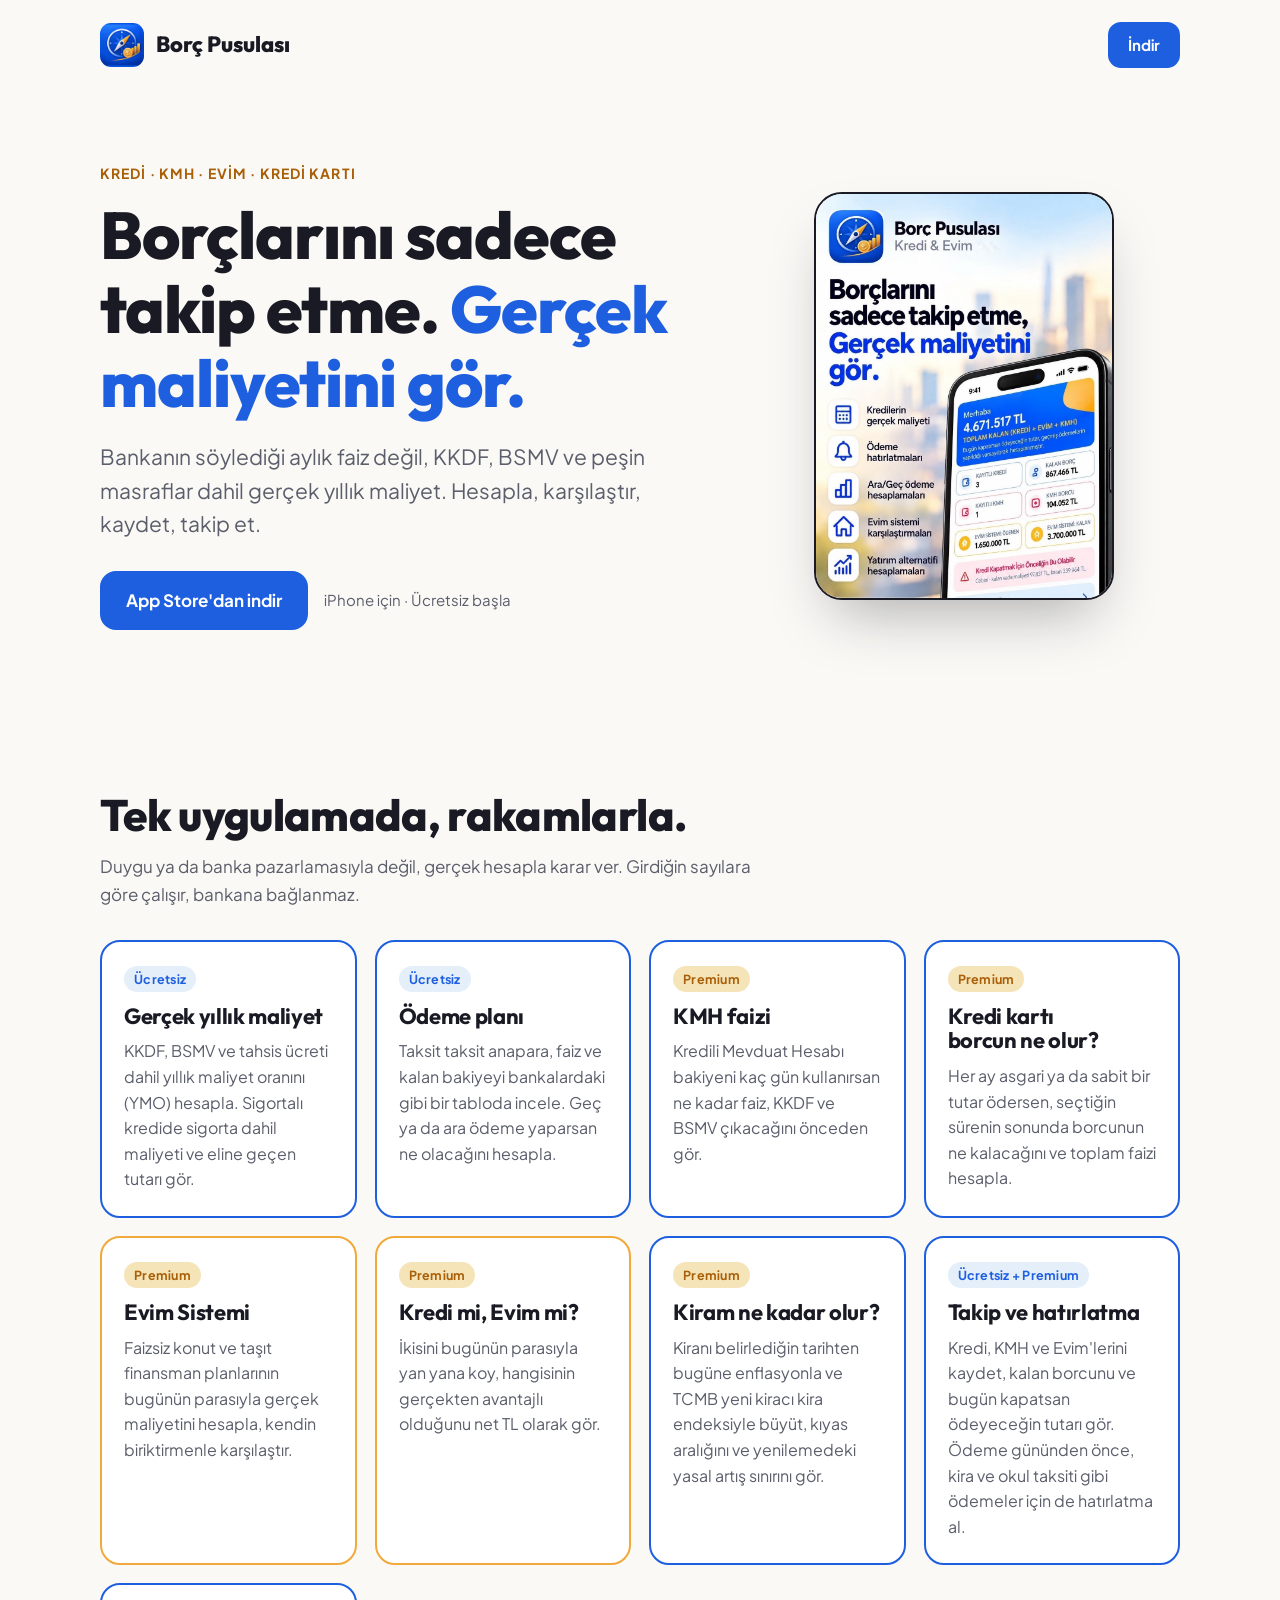
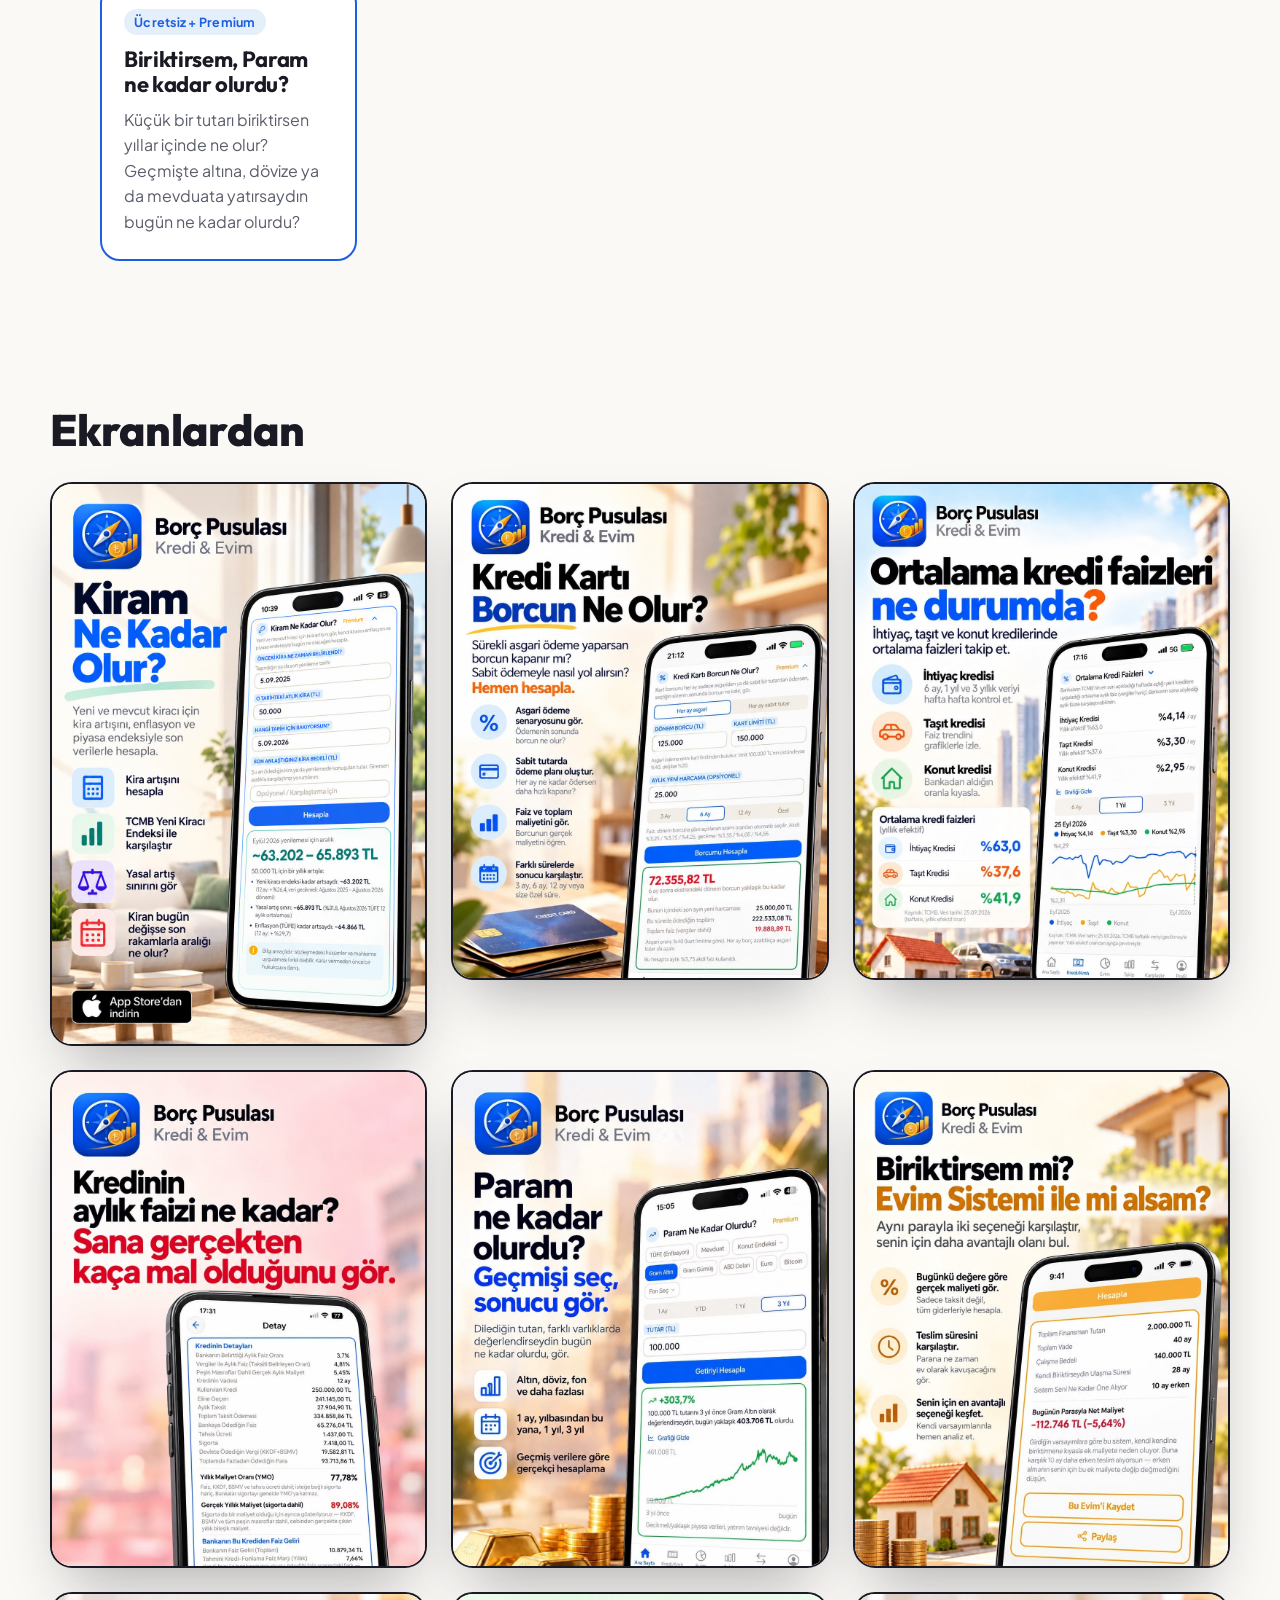
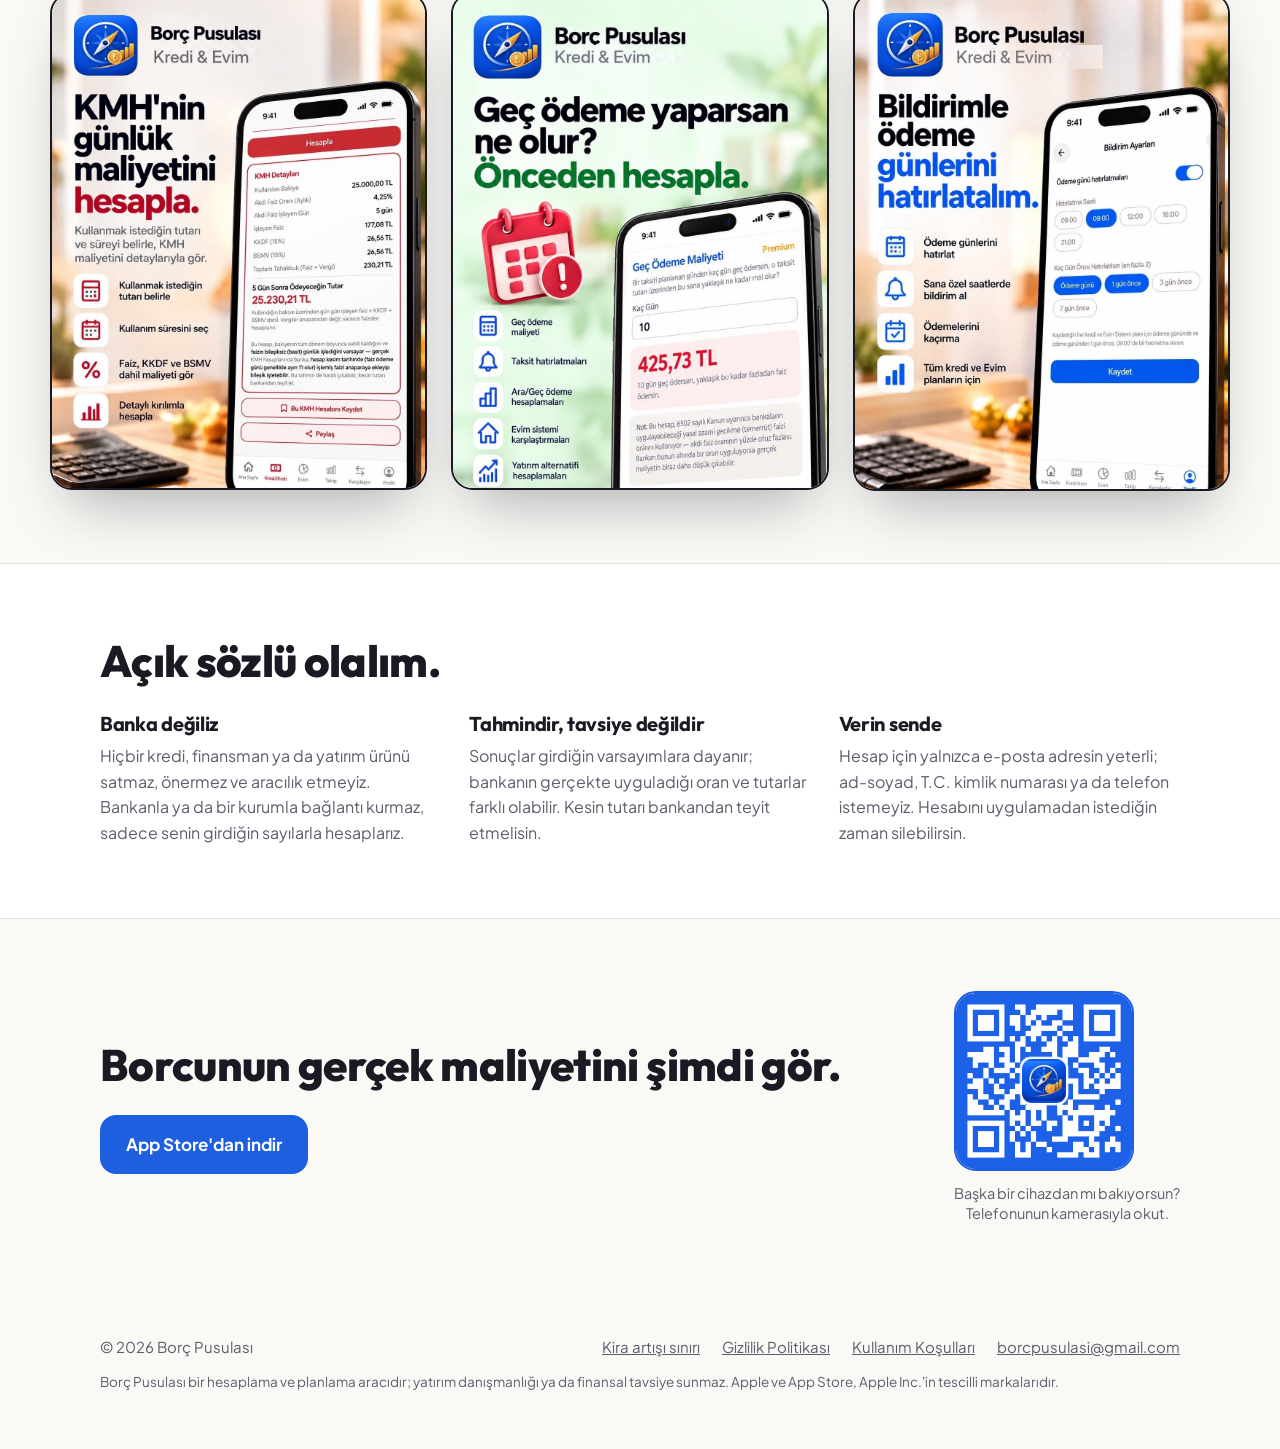
==== index.html @ 1426b672 "Use the Ana Sayfa poster as the hero image and add the Kiram Ne Kadar Olur? poster to the gallery Th" ====
<!doctype html>
<html lang="tr">
<head>
<meta charset="utf-8">
<meta name="viewport" content="width=device-width, initial-scale=1">
<title>Borç Pusulası: Kredi &amp; Evim | Borcunun gerçek maliyetini gör</title>
<meta name="description" content="Kredi, KMH, Evim Sistemi ve kredi kartı borcunun gerçek maliyetini hesapla, takip et ve karşılaştır. KKDF, BSMV ve peşin masraflar dahil.">
<link rel="canonical" href="https://borcpusulasi.com/">
<meta name="apple-itunes-app" content="app-id=6811901426">
<meta property="og:type" content="website">
<meta property="og:title" content="Borç Pusulası: Kredi &amp; Evim">
<meta property="og:description" content="Borcunun gerçek maliyetini gör. Kredi, KMH, Evim Sistemi ve kredi kartı hesaplayıcıları tek uygulamada.">
<meta property="og:image" content="https://borcpusulasi.com/img/share.jpg">
<meta property="og:image:width" content="1080">
<meta property="og:image:height" content="1080">
<meta property="og:url" content="https://borcpusulasi.com/">
<meta property="og:locale" content="tr_TR">
<meta name="twitter:card" content="summary">
<link rel="icon" type="image/png" href="/favicon.png">
<link rel="apple-touch-icon" href="/img/apple-touch-icon.png">
<meta name="theme-color" content="#1E5FE0">
<style>
  @font-face { font-family: 'Outfit'; src: url(fonts/Outfit_700Bold.ttf) format('truetype'); font-weight: 700; font-display: swap; }
  @font-face { font-family: 'Outfit'; src: url(fonts/Outfit_800ExtraBold.ttf) format('truetype'); font-weight: 800; font-display: swap; }
  @font-face { font-family: 'Jakarta'; src: url(fonts/PlusJakartaSans_400Regular.ttf) format('truetype'); font-weight: 400; font-display: swap; }
  @font-face { font-family: 'Jakarta'; src: url(fonts/PlusJakartaSans_600SemiBold.ttf) format('truetype'); font-weight: 600; font-display: swap; }
  @font-face { font-family: 'Jakarta'; src: url(fonts/PlusJakartaSans_700Bold.ttf) format('truetype'); font-weight: 700; font-display: swap; }

  :root {
    --bg: #FAF9F6;
    --surface: #FFFFFF;
    --ink: #191A23;
    --ink-soft: #5B5E6B;
    --blue: #1E5FE0;
    --blue-soft: #E4EFF9;
    --gold: #F2A93B;
    --gold-ink: #A95F08;
    --gold-soft: #F6E4B9;
    --line: #E3E1DA;
    --radius: 20px;
    --hero-text: #FFFFFF;
  }
  @media (prefers-color-scheme: dark) {
    :root:not([data-theme="light"]) {
      --bg: #121212;
      --surface: #1A1A1A;
      --ink: #FFFFFF;
      --ink-soft: #A8A8A8;
      --blue: #3F7CE8;
      --blue-soft: #1F2C45;
      --gold-ink: #F2A93B;
      --gold-soft: #3A2F18;
      --line: #2B2B2B;
    }
  }
  * { box-sizing: border-box; }
  html { scroll-behavior: smooth; }
  body {
    margin: 0;
    background: var(--bg);
    color: var(--ink);
    font-family: 'Jakarta', -apple-system, 'Segoe UI', Roboto, sans-serif;
    font-size: 17px;
    line-height: 1.6;
    -webkit-font-smoothing: antialiased;
  }
  a { color: var(--blue); }
  img { max-width: 100%; height: auto; display: block; }
  .wrap { width: min(1080px, 100% - 40px); margin-inline: auto; }
  .wrap.wide { width: min(1180px, 100% - 40px); }
  h1, h2, h3 { font-family: 'Outfit', 'Jakarta', sans-serif; line-height: 1.12; letter-spacing: -0.015em; margin: 0; text-wrap: balance; }

  header.top { padding-block: 22px; }
  header.top .wrap { display: flex; align-items: center; justify-content: space-between; gap: 16px; }
  .brand { display: flex; align-items: center; gap: 12px; text-decoration: none; color: var(--ink); font-family: 'Outfit', sans-serif; font-weight: 800; font-size: 22px; }
  .brand img { width: 44px; height: 44px; border-radius: 11px; }
  .btn {
    display: inline-flex; align-items: center; justify-content: center; gap: 10px;
    background: var(--blue); color: #fff; text-decoration: none;
    font-weight: 700; font-size: 17px; padding: 14px 24px; border-radius: 16px;
    border: 2.5px solid var(--blue);
    transition: transform .15s ease, box-shadow .15s ease;
  }
  .btn:hover { transform: translateY(-1px); box-shadow: 0 10px 24px rgba(30, 95, 224, 0.28); }
  .btn:focus-visible, a:focus-visible { outline: 3px solid var(--gold); outline-offset: 3px; }
  .btn.small { padding: 9px 18px; font-size: 15px; border-radius: 13px; }

  .hero { padding-block: clamp(28px, 6vw, 72px) clamp(40px, 7vw, 88px); }
  .hero .wrap { display: grid; grid-template-columns: 1.15fr 0.85fr; gap: clamp(28px, 5vw, 64px); align-items: center; }
  .eyebrow { font-weight: 700; font-size: 14px; letter-spacing: .08em; text-transform: uppercase; color: var(--gold-ink); margin: 0 0 14px; }
  .hero h1 { font-size: clamp(38px, 6.4vw, 66px); font-weight: 800; }
  .hero h1 em { font-style: normal; color: var(--blue); }
  .lead { font-size: clamp(18px, 2.2vw, 21px); color: var(--ink-soft); margin: 20px 0 30px; max-width: 34em; }
  .cta-row { display: flex; flex-wrap: wrap; align-items: center; gap: 16px; }
  .cta-note { color: var(--ink-soft); font-size: 15px; }
  .hero-shot { justify-self: center; width: min(100%, 300px); }
  .hero-shot .shot { aspect-ratio: 560 / 760; }
  .hero-shot .shot img { width: 100%; height: 100%; object-fit: cover; object-position: top; }
  .shots .shot img { width: 100%; height: auto; }
  .shot {
    border-radius: 28px; overflow: hidden; border: 2.5px solid var(--ink);
    box-shadow: 0 30px 60px -20px rgba(25, 26, 35, .35); background: var(--surface);
  }

  section.block { padding-block: clamp(36px, 6vw, 72px); }
  .block h2 { font-size: clamp(30px, 4.6vw, 44px); font-weight: 800; }
  .block .sub { color: var(--ink-soft); margin: 14px 0 0; max-width: 40em; }

  .grid { display: grid; grid-template-columns: repeat(auto-fill, minmax(min(100%, 235px), 1fr)); gap: 18px; margin-top: 32px; }
  .card { background: var(--surface); border: 2.5px solid var(--blue); border-radius: var(--radius); padding: 22px 22px 24px; }
  .card.gold { border-color: var(--gold); }
  .card h3 { font-size: 22px; font-weight: 700; }
  .card p { margin: 10px 0 0; color: var(--ink-soft); font-size: 16px; }
  .chip { display: inline-block; font-size: 12.5px; font-weight: 700; padding: 3px 10px; border-radius: 999px; margin-bottom: 12px; letter-spacing: .02em; }
  .chip.free { background: var(--blue-soft); color: var(--blue); }
  .chip.premium { background: var(--gold-soft); color: var(--gold-ink); }

  .shots { display: grid; grid-template-columns: repeat(3, 1fr); gap: 24px; margin-top: 28px; }
  .shots figure { margin: 0; }
  .shots .shot { display: block; border-radius: 22px; border-width: 2px; }
  @media (max-width: 900px) { .shots { grid-template-columns: repeat(2, 1fr); } }
  @media (max-width: 560px) {
    .shots { display: flex; overflow-x: auto; scroll-snap-type: x mandatory; gap: 16px; padding: 6px 2px 18px; -webkit-overflow-scrolling: touch; }
    .shots figure { flex: 0 0 76vw; scroll-snap-align: start; }
  }

  .trust { background: var(--surface); border-block: 1px solid var(--line); }
  .trust .cols { display: grid; grid-template-columns: repeat(auto-fit, minmax(min(100%, 280px), 1fr)); gap: 28px; margin-top: 28px; }
  .trust h3 { font-size: 20px; font-weight: 700; }
  .trust p { margin: 8px 0 0; color: var(--ink-soft); font-size: 16px; }

  .final { text-align: center; }
  .final .btn { margin-top: 26px; }
  .final-grid { display: grid; grid-template-columns: 1fr auto; gap: 40px; align-items: center; text-align: left; }
  .qr { margin: 0; text-align: center; }
  .qr img { width: 180px; height: 180px; border-radius: 22px; border: 2.5px solid var(--blue); }
  .qr figcaption { margin-top: 12px; font-size: 14.5px; color: var(--ink-soft); line-height: 1.4; }
  @media (max-width: 700px) {
    .final-grid { grid-template-columns: 1fr; text-align: center; gap: 28px; }
    .qr img { margin-inline: auto; }
  }

  footer { padding-block: 40px 56px; color: var(--ink-soft); font-size: 15px; }
  footer .wrap { display: flex; flex-wrap: wrap; gap: 12px 28px; align-items: center; justify-content: space-between; }
  footer nav { display: flex; flex-wrap: wrap; gap: 8px 22px; }
  footer a { color: var(--ink-soft); }
  footer a:hover { color: var(--blue); }
  .legal { width: 100%; font-size: 13.5px; margin: 0; }

  @media (max-width: 820px) {
    .hero .wrap { grid-template-columns: 1fr; }
    .hero-shot { order: -1; width: min(70%, 260px); }
  }
  @media (prefers-reduced-motion: reduce) { html { scroll-behavior: auto; } .btn { transition: none; } }
</style>
<script data-goatcounter="https://borcpusulasi.goatcounter.com/count" async src="//gc.zgo.at/count.js"></script>
</head>
<body>

<header class="top">
  <div class="wrap">
    <a class="brand" href="/" aria-label="Borç Pusulası ana sayfa"><img src="img/icon-112.png" alt="" width="44" height="44">Borç Pusulası</a>
    <a class="btn small" href="https://apps.apple.com/tr/app/bor%C3%A7-pusulas%C4%B1-kredi-evim/id6811901426?l=tr">İndir</a>
  </div>
</header>

<main>
  <section class="hero">
    <div class="wrap">
      <div>
        <p class="eyebrow">Kredi · KMH · Evim · Kredi kartı</p>
        <h1>Borçlarını sadece takip etme. <em>Gerçek maliyetini gör.</em></h1>
        <p class="lead">Bankanın söylediği aylık faiz değil, KKDF, BSMV ve peşin masraflar dahil gerçek yıllık maliyet. Hesapla, karşılaştır, kaydet, takip et.</p>
        <div class="cta-row">
          <a class="btn" href="https://apps.apple.com/tr/app/bor%C3%A7-pusulas%C4%B1-kredi-evim/id6811901426?l=tr">App Store'dan indir</a>
          <span class="cta-note">iPhone için · Ücretsiz başla</span>
        </div>
      </div>
      <div class="hero-shot">
        <div class="shot"><img src="img/ana-sayfa-poster.jpg" alt="Borç Pusulası ana sayfa: borçlarını sadece takip etme, gerçek maliyetini gör" width="1024" height="1356"></div>
      </div>
    </div>
  </section>

  <section class="block" id="ozellikler">
    <div class="wrap">
      <h2>Tek uygulamada, rakamlarla.</h2>
      <p class="sub">Duygu ya da banka pazarlamasıyla değil, gerçek hesapla karar ver. Girdiğin sayılara göre çalışır, bankana bağlanmaz.</p>
      <div class="grid">
        <article class="card">
          <span class="chip free">Ücretsiz</span>
          <h3>Gerçek yıllık maliyet</h3>
          <p>KKDF, BSMV ve tahsis ücreti dahil yıllık maliyet oranını (YMO) hesapla. Sigortalı kredide sigorta dahil maliyeti ve eline geçen tutarı gör.</p>
        </article>
        <article class="card">
          <span class="chip free">Ücretsiz</span>
          <h3>Ödeme planı</h3>
          <p>Taksit taksit anapara, faiz ve kalan bakiyeyi bankalardaki gibi bir tabloda incele. Geç ya da ara ödeme yaparsan ne olacağını hesapla.</p>
        </article>
        <article class="card">
          <span class="chip premium">Premium</span>
          <h3>KMH faizi</h3>
          <p>Kredili Mevduat Hesabı bakiyeni kaç gün kullanırsan ne kadar faiz, KKDF ve BSMV çıkacağını önceden gör.</p>
        </article>
        <article class="card">
          <span class="chip premium">Premium</span>
          <h3>Kredi kartı borcun ne olur?</h3>
          <p>Her ay asgari ya da sabit bir tutar ödersen, seçtiğin sürenin sonunda borcunun ne kalacağını ve toplam faizi hesapla.</p>
        </article>
        <article class="card gold">
          <span class="chip premium">Premium</span>
          <h3>Evim Sistemi</h3>
          <p>Faizsiz konut ve taşıt finansman planlarının bugünün parasıyla gerçek maliyetini hesapla, kendin biriktirmenle karşılaştır.</p>
        </article>
        <article class="card gold">
          <span class="chip premium">Premium</span>
          <h3>Kredi mi, Evim mi?</h3>
          <p>İkisini bugünün parasıyla yan yana koy, hangisinin gerçekten avantajlı olduğunu net TL olarak gör.</p>
        </article>
        <article class="card">
          <span class="chip premium">Premium</span>
          <h3>Kiram ne kadar olur?</h3>
          <p>Kiranı belirlediğin tarihten bugüne enflasyonla ve TCMB yeni kiracı kira endeksiyle büyüt, kıyas aralığını ve yenilemedeki yasal artış sınırını gör.</p>
        </article>
        <article class="card">
          <span class="chip free">Ücretsiz + Premium</span>
          <h3>Takip ve hatırlatma</h3>
          <p>Kredi, KMH ve Evim'lerini kaydet, kalan borcunu ve bugün kapatsan ödeyeceğin tutarı gör. Ödeme gününden önce, kira ve okul taksiti gibi ödemeler için de hatırlatma al.</p>
        </article>
        <article class="card">
          <span class="chip free">Ücretsiz + Premium</span>
          <h3>Biriktirsem, Param ne kadar olurdu?</h3>
          <p>Küçük bir tutarı biriktirsen yıllar içinde ne olur? Geçmişte altına, dövize ya da mevduata yatırsaydın bugün ne kadar olurdu?</p>
        </article>
      </div>
    </div>
  </section>

  <section class="block" aria-labelledby="ekranlar">
    <div class="wrap wide">
      <h2 id="ekranlar">Ekranlardan</h2>
      <div class="shots">
        <figure><a class="shot" href="img/kiram-ne-kadar-olur.jpg" target="_blank" rel="noopener"><img src="img/kiram-ne-kadar-olur.jpg" alt="Kiram Ne Kadar Olur?: kira artışını enflasyon, yeni kiracı endeksi ve yasal sınırla kıyasla" loading="lazy" width="1024" height="1536"></a></figure>
        <figure><a class="shot" href="img/kredi-karti.jpg" target="_blank" rel="noopener"><img src="img/kredi-karti.jpg" alt="Kredi Kartı Borcun Ne Olur? hesaplayıcısı" loading="lazy" width="1024" height="1356"></a></figure>
        <figure><a class="shot" href="img/ortalama-faiz.jpg" target="_blank" rel="noopener"><img src="img/ortalama-faiz.jpg" alt="Ortalama kredi faizleri: ihtiyaç, taşıt ve konut" loading="lazy" width="1024" height="1356"></a></figure>
        <figure><a class="shot" href="img/gercek-maliyet.jpg" target="_blank" rel="noopener"><img src="img/gercek-maliyet.jpg" alt="Kredinin gerçek yıllık maliyeti ekranı" loading="lazy" width="1024" height="1356"></a></figure>
        <figure><a class="shot" href="img/param.jpg" target="_blank" rel="noopener"><img src="img/param.jpg" alt="Param ne kadar olurdu: geçmiş getiri hesabı" loading="lazy" width="1024" height="1356"></a></figure>
        <figure><a class="shot" href="img/evim.jpg" target="_blank" rel="noopener"><img src="img/evim.jpg" alt="Biriktirsem mi, Evim Sistemi ile mi alsam: karşılaştırma" loading="lazy" width="1024" height="1356"></a></figure>
        <figure><a class="shot" href="img/kmh.jpg" target="_blank" rel="noopener"><img src="img/kmh.jpg" alt="KMH günlük maliyet hesabı" loading="lazy" width="1024" height="1356"></a></figure>
        <figure><a class="shot" href="img/gec-odeme.jpg" target="_blank" rel="noopener"><img src="img/gec-odeme.jpg" alt="Geç ödeme yaparsan ne olur: önceden hesapla" loading="lazy" width="1024" height="1356"></a></figure>
        <figure><a class="shot" href="img/bildirim.jpg" target="_blank" rel="noopener"><img src="img/bildirim.jpg" alt="Bildirimle ödeme günlerini hatırlat" loading="lazy" width="1024" height="1356"></a></figure>
      </div>
    </div>
  </section>

  <section class="block trust">
    <div class="wrap">
      <h2>Açık sözlü olalım.</h2>
      <div class="cols">
        <div>
          <h3>Banka değiliz</h3>
          <p>Hiçbir kredi, finansman ya da yatırım ürünü satmaz, önermez ve aracılık etmeyiz. Bankanla ya da bir kurumla bağlantı kurmaz, sadece senin girdiğin sayılarla hesaplarız.</p>
        </div>
        <div>
          <h3>Tahmindir, tavsiye değildir</h3>
          <p>Sonuçlar girdiğin varsayımlara dayanır; bankanın gerçekte uyguladığı oran ve tutarlar farklı olabilir. Kesin tutarı bankandan teyit etmelisin.</p>
        </div>
        <div>
          <h3>Verin sende</h3>
          <p>Hesap için yalnızca e-posta adresin yeterli; ad-soyad, T.C. kimlik numarası ya da telefon istemeyiz. Hesabını uygulamadan istediğin zaman silebilirsin.</p>
        </div>
      </div>
    </div>
  </section>

  <section class="block final">
    <div class="wrap final-grid">
      <div>
        <h2>Borcunun gerçek maliyetini şimdi gör.</h2>
        <a class="btn" href="https://apps.apple.com/tr/app/bor%C3%A7-pusulas%C4%B1-kredi-evim/id6811901426?l=tr">App Store'dan indir</a>
      </div>
      <figure class="qr">
        <img src="img/qr-app-store.jpg" alt="Borç Pusulası'nı App Store'da açan QR kodu" width="400" height="400" loading="lazy">
        <figcaption>Başka bir cihazdan mı bakıyorsun?<br>Telefonunun kamerasıyla okut.</figcaption>
      </figure>
    </div>
  </section>
</main>

<footer>
  <div class="wrap">
    <span>© 2026 Borç Pusulası</span>
    <nav aria-label="Alt menü">
      <a href="/kira-artis-siniri/">Kira artışı sınırı</a>
      <a href="/gizlilik/">Gizlilik Politikası</a>
      <a href="/kosullar/">Kullanım Koşulları</a>
      <a href="mailto:borcpusulasi@gmail.com">borcpusulasi@gmail.com</a>
    </nav>
    <p class="legal">Borç Pusulası bir hesaplama ve planlama aracıdır; yatırım danışmanlığı ya da finansal tavsiye sunmaz. Apple ve App Store, Apple Inc.'in tescilli markalarıdır.</p>
  </div>
</footer>

</body>
</html>
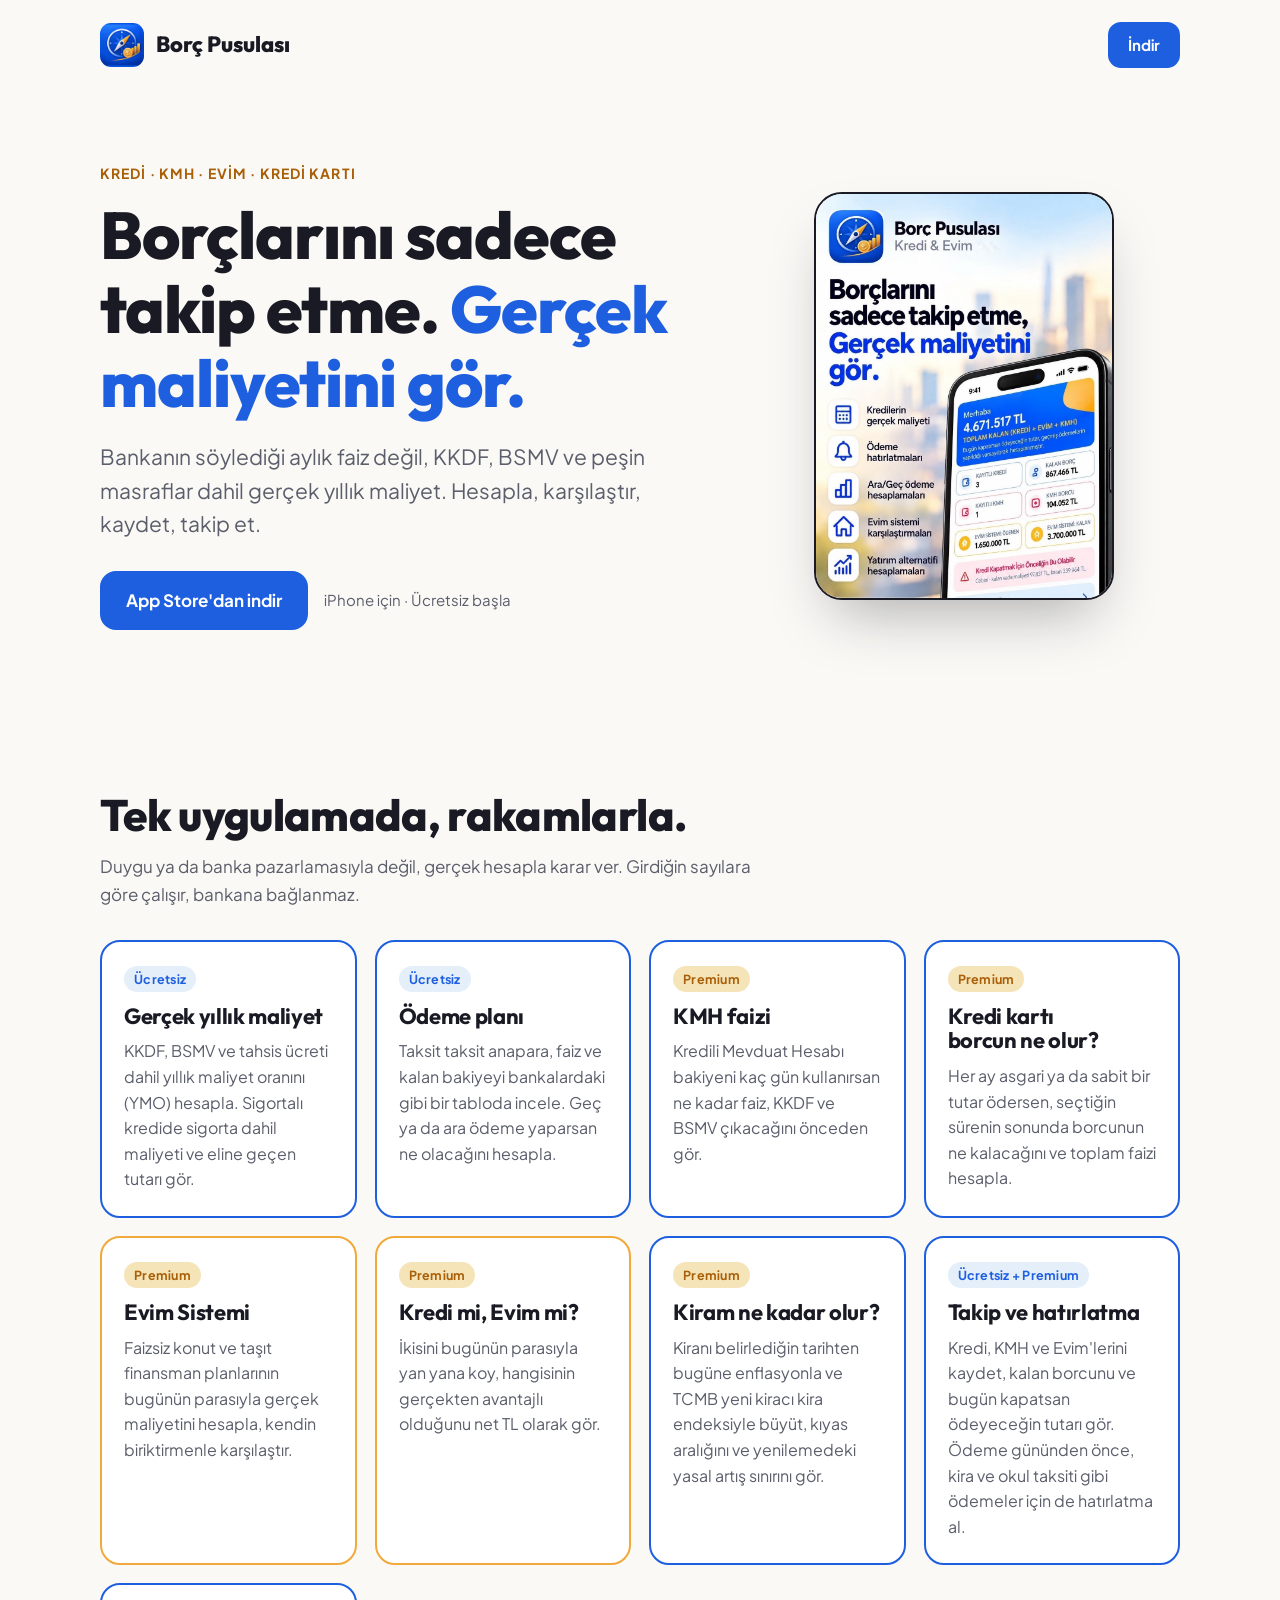
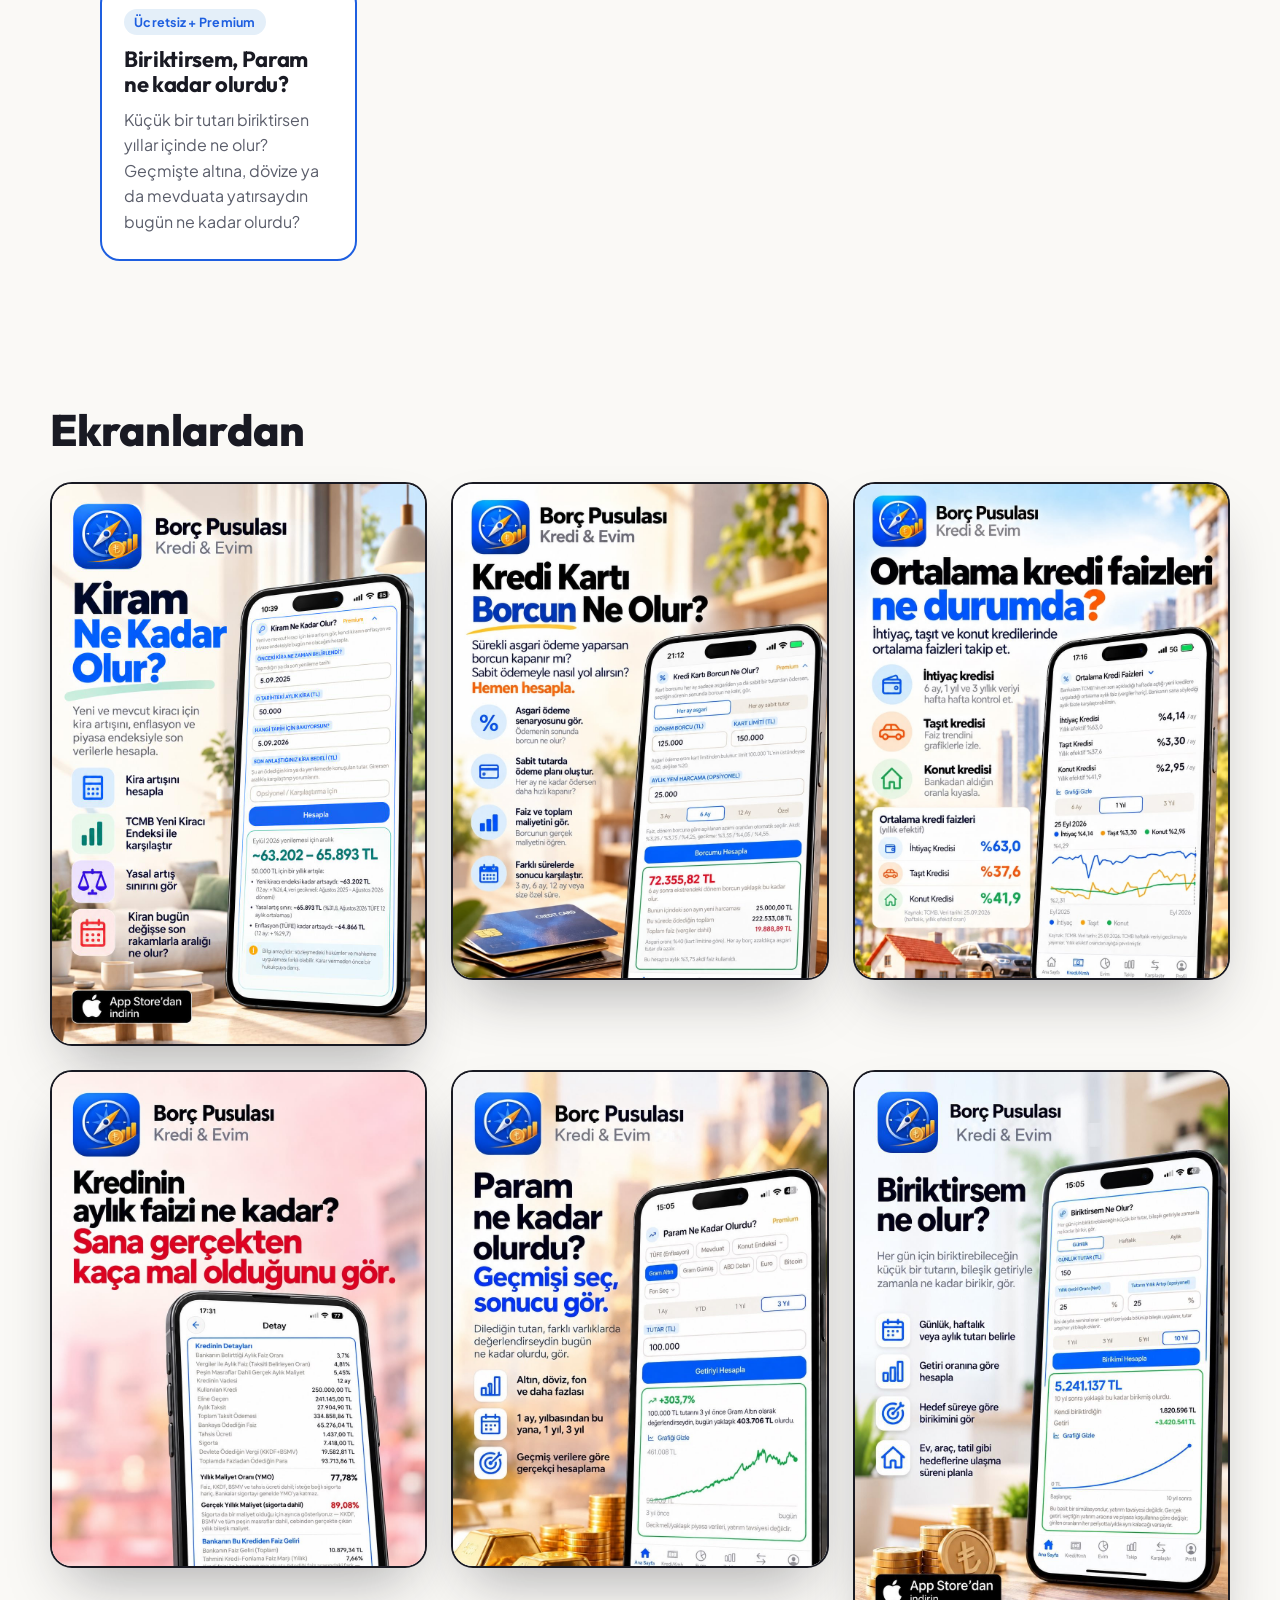
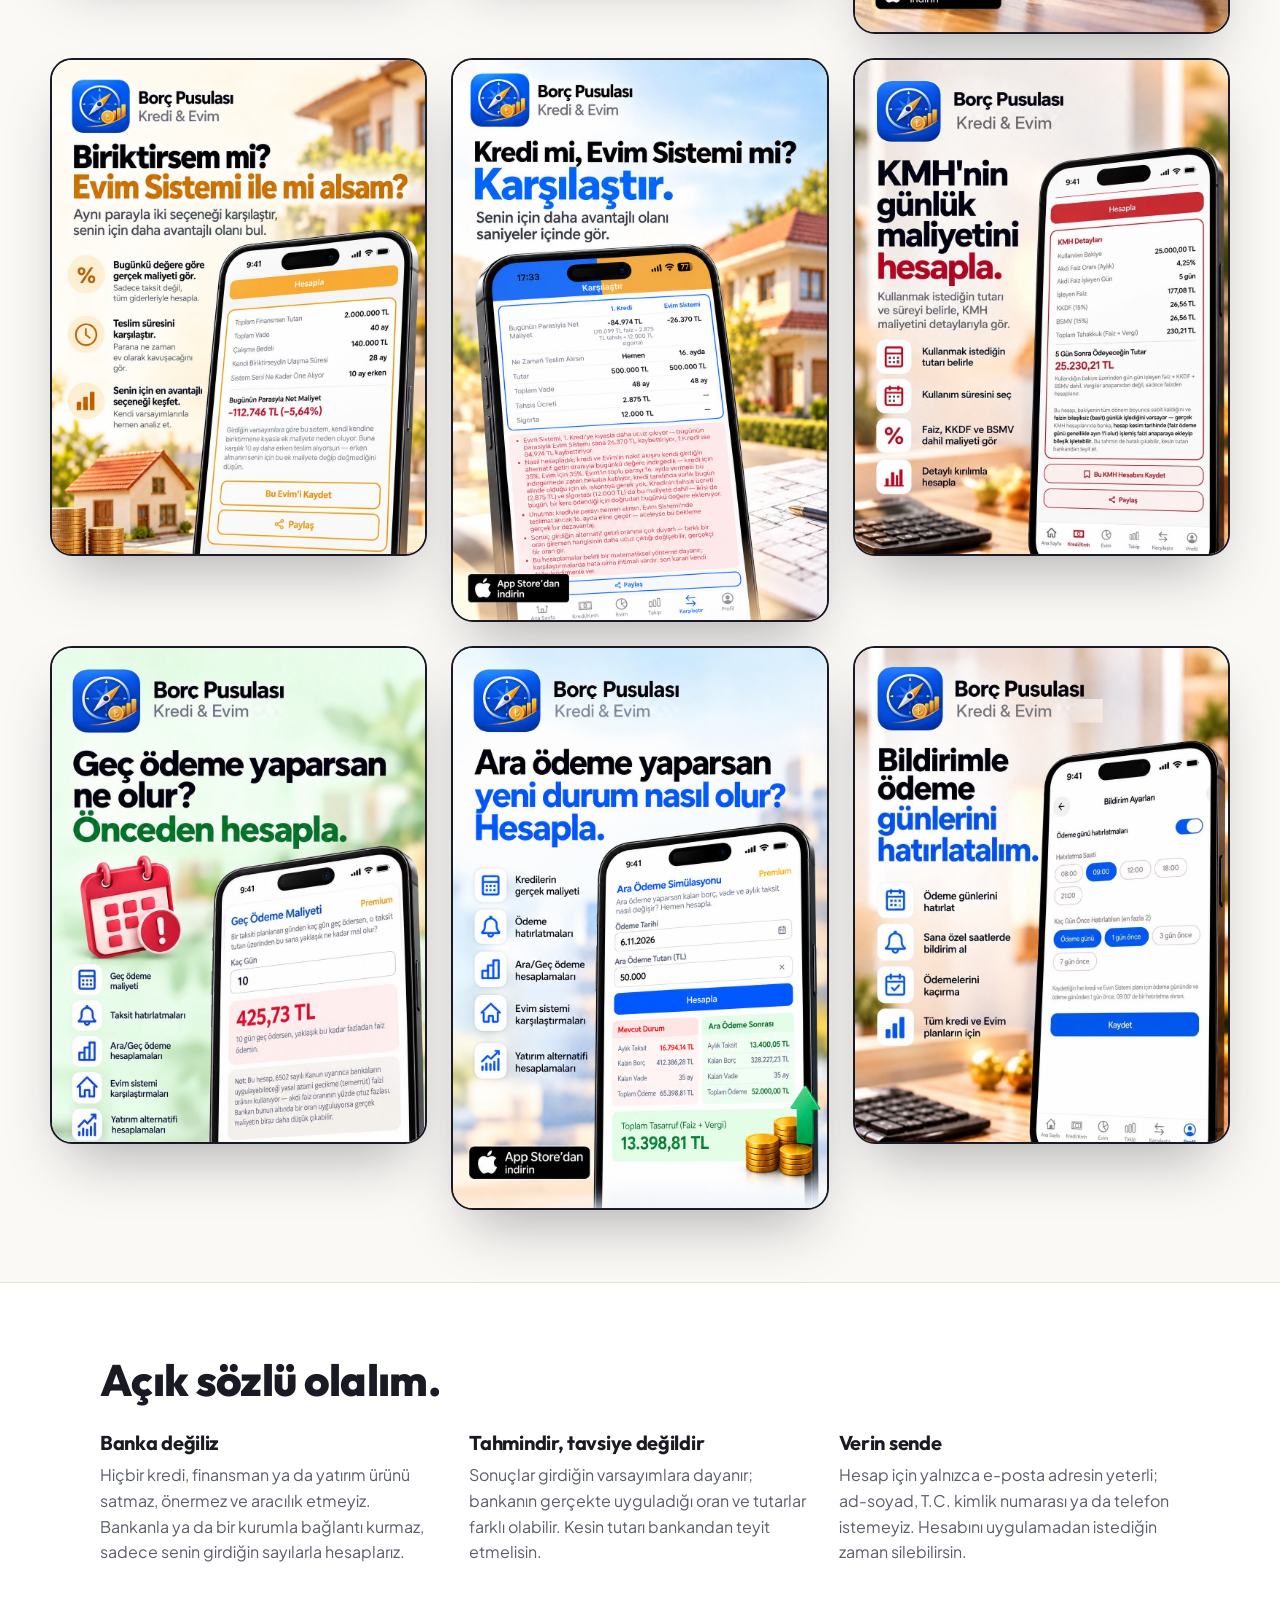
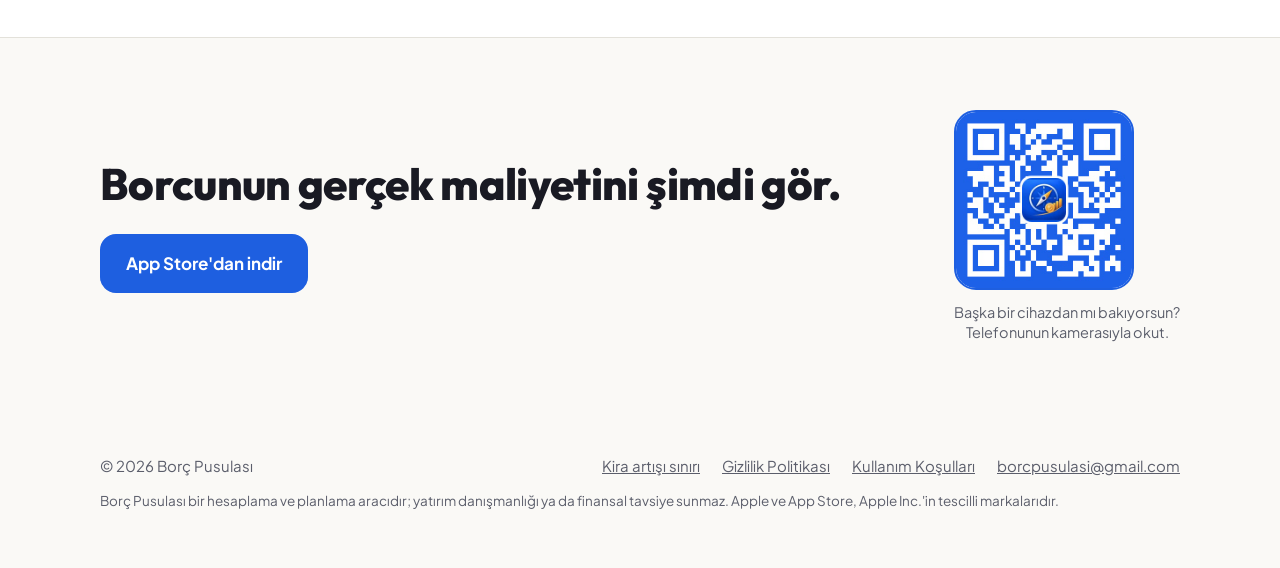
==== commit d7fb44e7: "Add the Biriktirsem, Karşılaştır and Ara ödeme posters to the gallery (12 posters) Biriktirsem ne ol" ====
--- a/index.html
+++ b/index.html
@@ -245,9 +245,12 @@
         <figure><a class="shot" href="img/ortalama-faiz.jpg" target="_blank" rel="noopener"><img src="img/ortalama-faiz.jpg" alt="Ortalama kredi faizleri: ihtiyaç, taşıt ve konut" loading="lazy" width="1024" height="1356"></a></figure>
         <figure><a class="shot" href="img/gercek-maliyet.jpg" target="_blank" rel="noopener"><img src="img/gercek-maliyet.jpg" alt="Kredinin gerçek yıllık maliyeti ekranı" loading="lazy" width="1024" height="1356"></a></figure>
         <figure><a class="shot" href="img/param.jpg" target="_blank" rel="noopener"><img src="img/param.jpg" alt="Param ne kadar olurdu: geçmiş getiri hesabı" loading="lazy" width="1024" height="1356"></a></figure>
+        <figure><a class="shot" href="img/biriktirsem.jpg" target="_blank" rel="noopener"><img src="img/biriktirsem.jpg" alt="Biriktirsem ne olur?: günlük, haftalık ya da aylık birikimin bileşik getiriyle ne kadar olur" loading="lazy" width="1024" height="1536"></a></figure>
         <figure><a class="shot" href="img/evim.jpg" target="_blank" rel="noopener"><img src="img/evim.jpg" alt="Biriktirsem mi, Evim Sistemi ile mi alsam: karşılaştırma" loading="lazy" width="1024" height="1356"></a></figure>
+        <figure><a class="shot" href="img/karsilastir.jpg" target="_blank" rel="noopener"><img src="img/karsilastir.jpg" alt="Kredi mi, Evim Sistemi mi? Karşılaştır: bugünün parasıyla net maliyet" loading="lazy" width="1024" height="1536"></a></figure>
         <figure><a class="shot" href="img/kmh.jpg" target="_blank" rel="noopener"><img src="img/kmh.jpg" alt="KMH günlük maliyet hesabı" loading="lazy" width="1024" height="1356"></a></figure>
         <figure><a class="shot" href="img/gec-odeme.jpg" target="_blank" rel="noopener"><img src="img/gec-odeme.jpg" alt="Geç ödeme yaparsan ne olur: önceden hesapla" loading="lazy" width="1024" height="1356"></a></figure>
+        <figure><a class="shot" href="img/ara-odeme.jpg" target="_blank" rel="noopener"><img src="img/ara-odeme.jpg" alt="Ara ödeme yaparsan yeni durum nasıl olur? Hesapla" loading="lazy" width="1024" height="1536"></a></figure>
         <figure><a class="shot" href="img/bildirim.jpg" target="_blank" rel="noopener"><img src="img/bildirim.jpg" alt="Bildirimle ödeme günlerini hatırlat" loading="lazy" width="1024" height="1356"></a></figure>
       </div>
     </div>
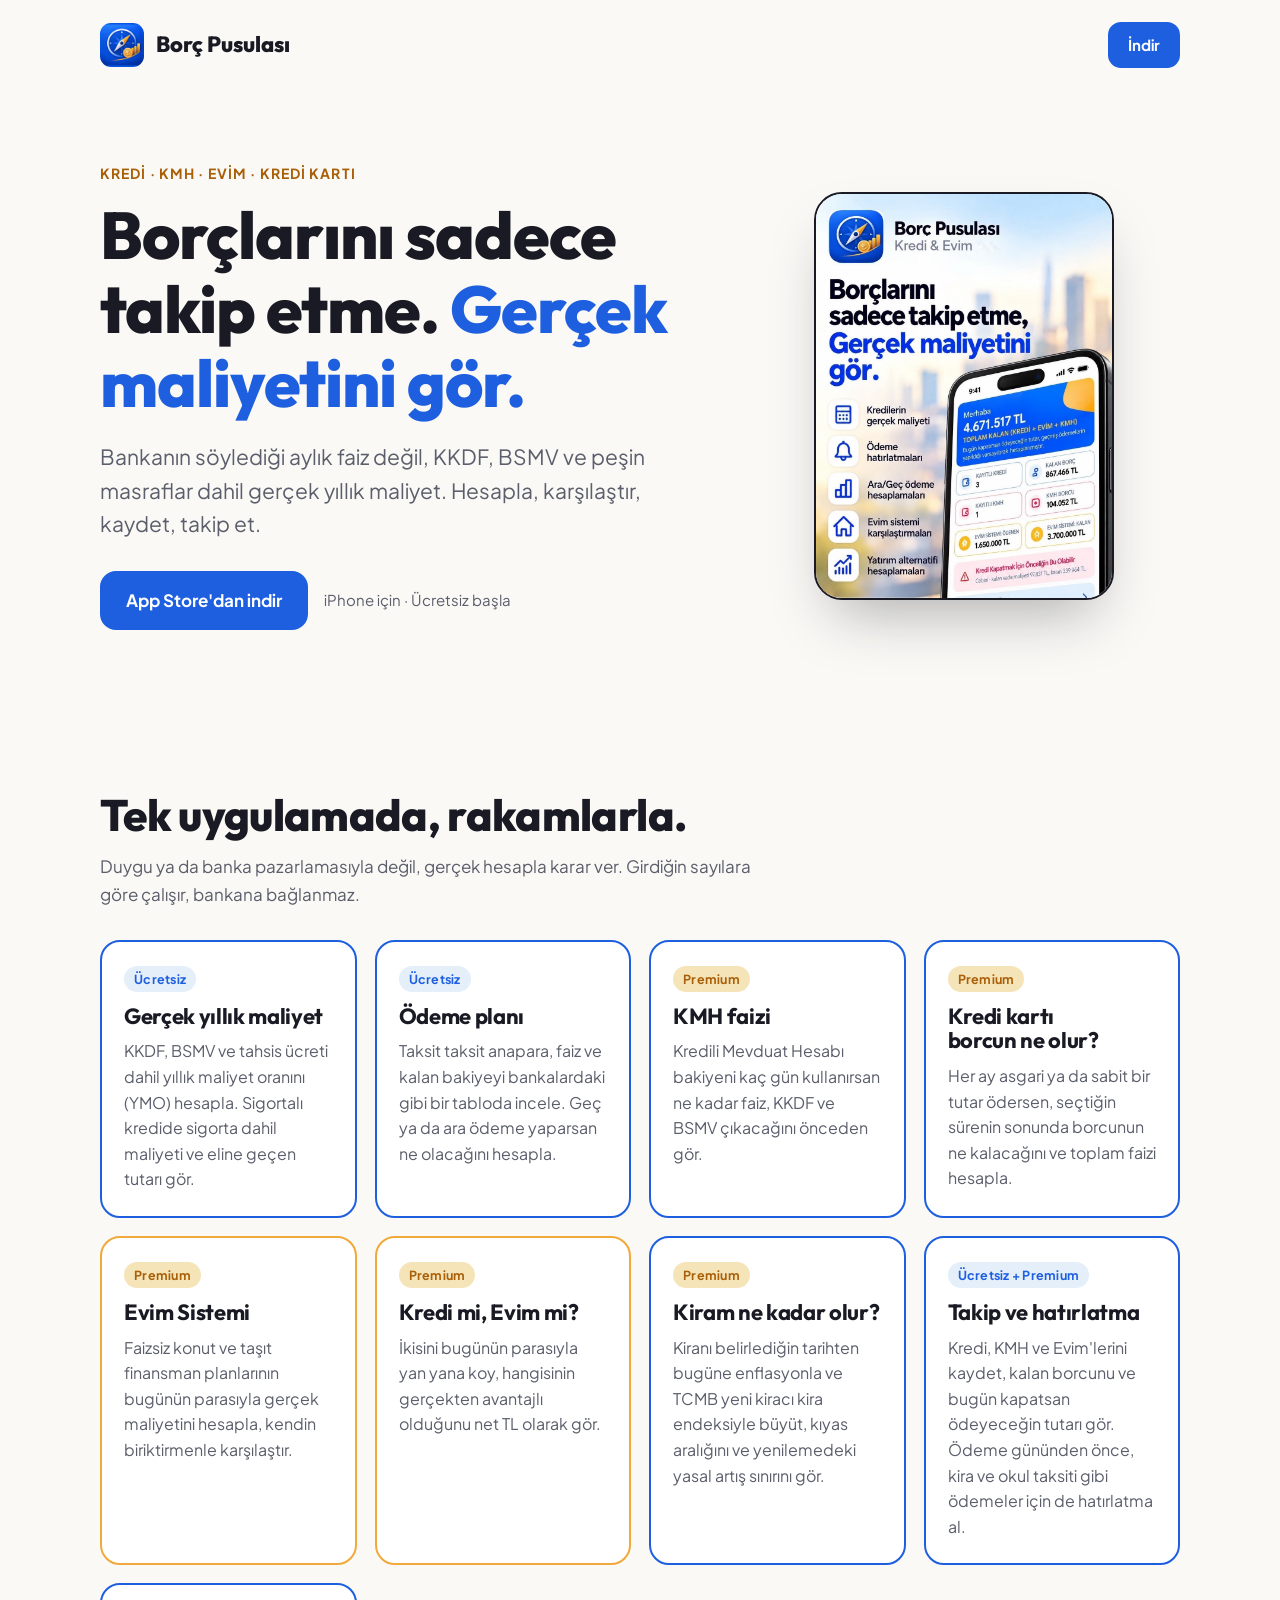
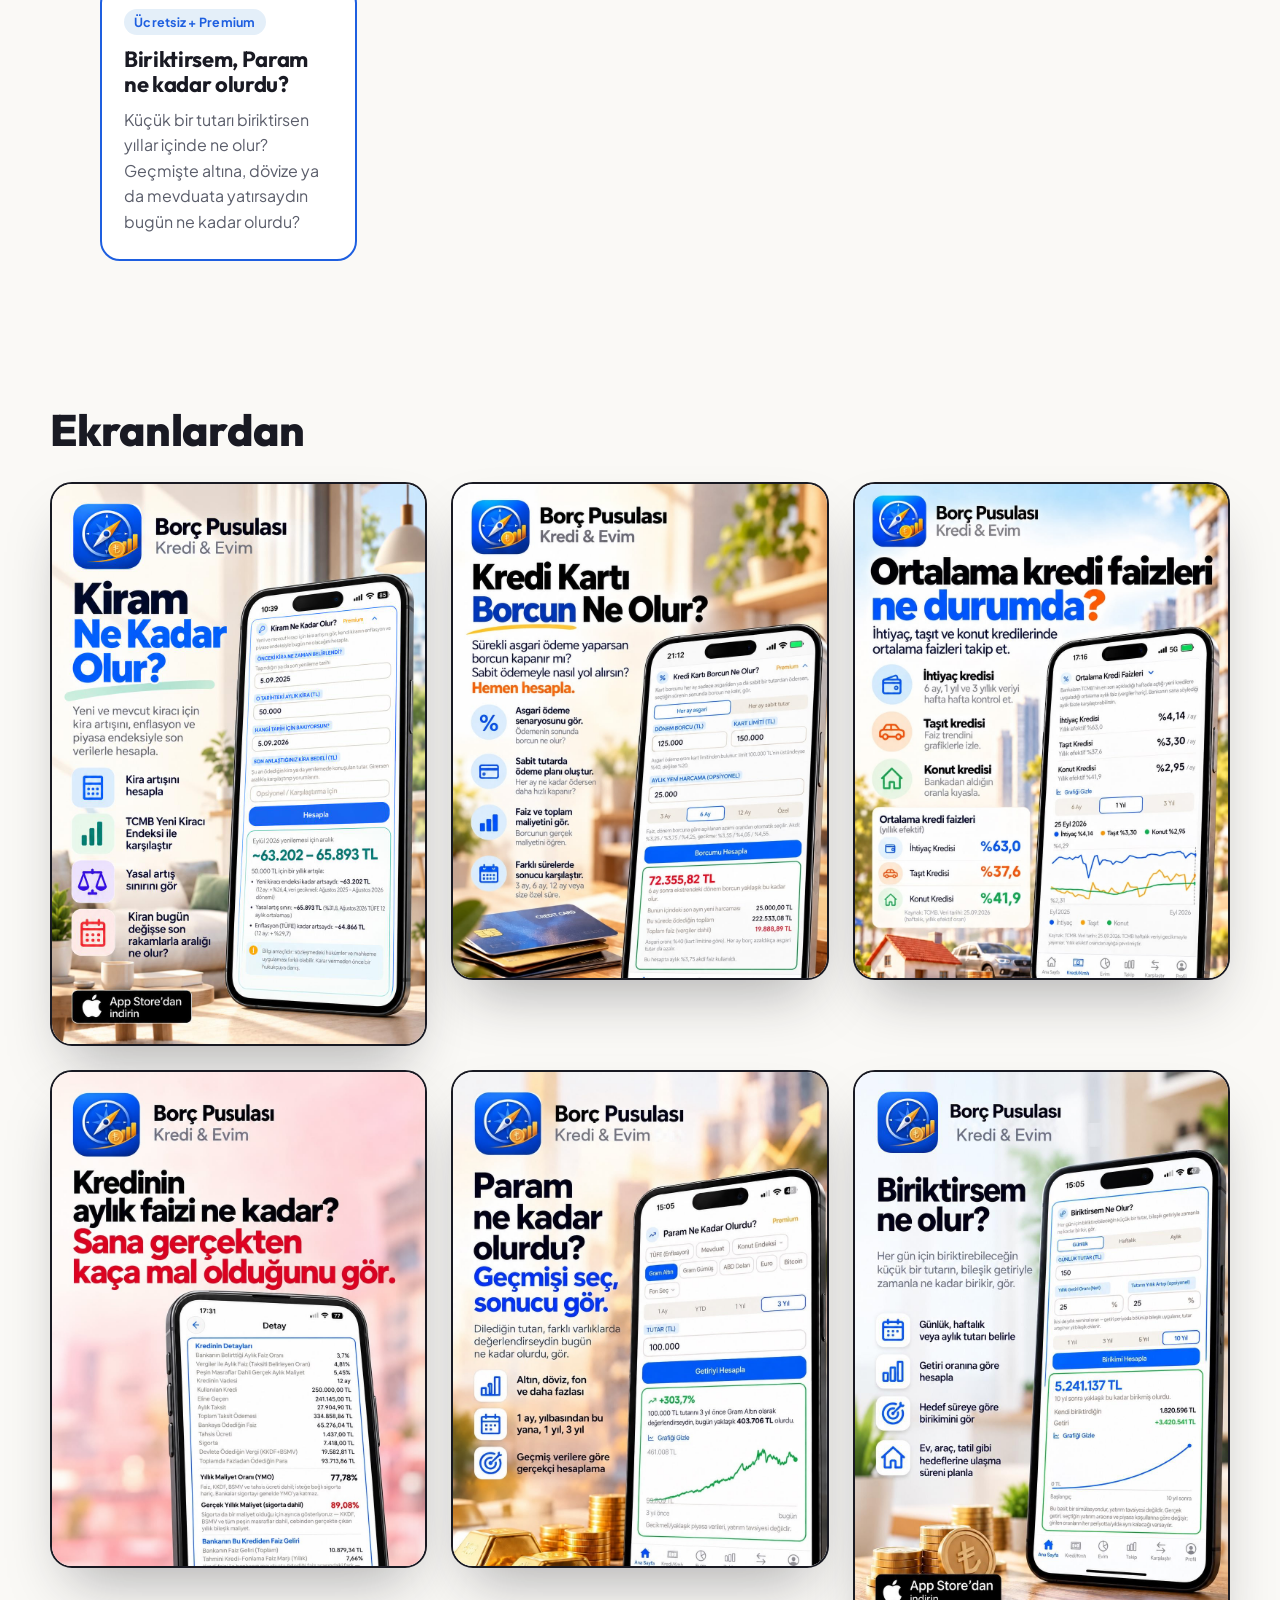
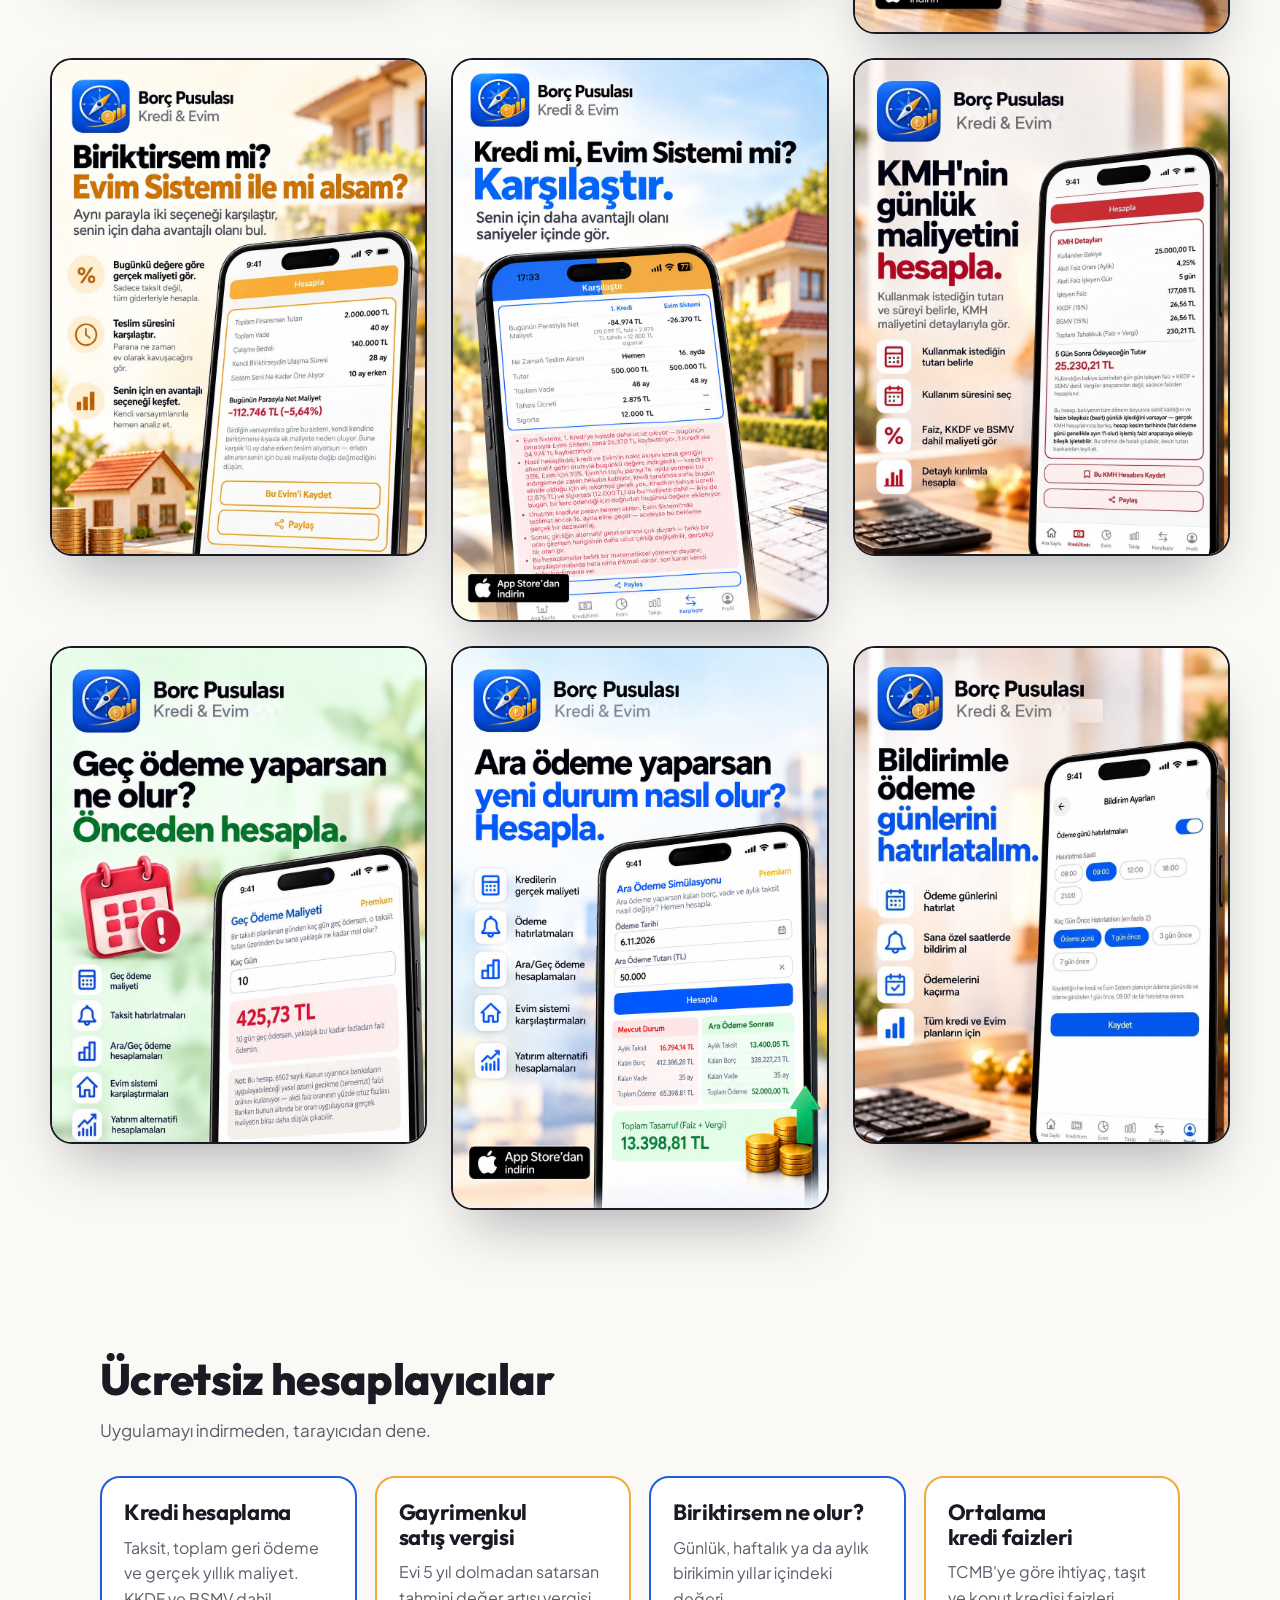
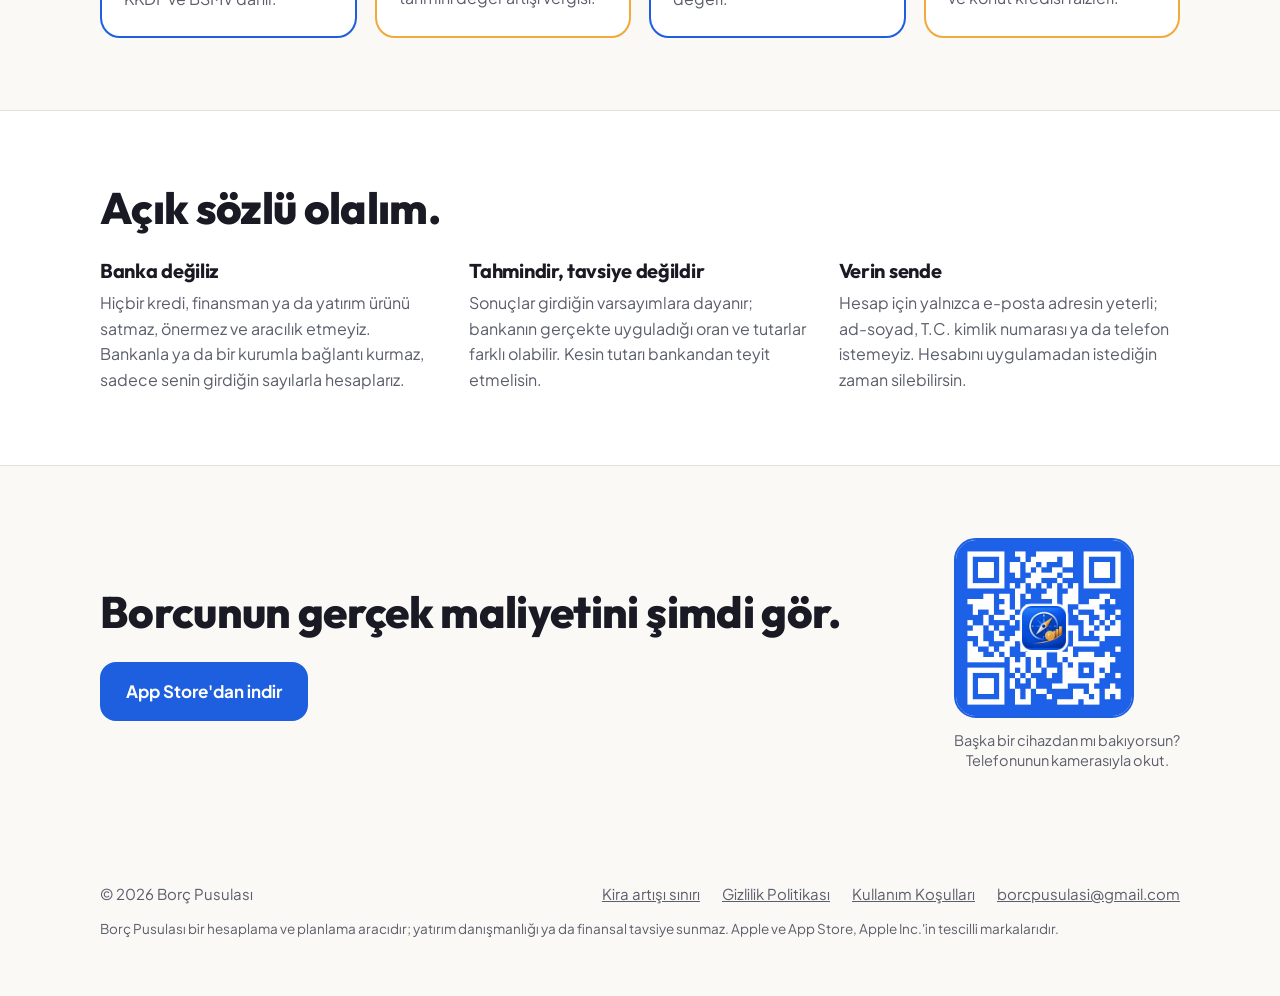
==== commit 0c84ce23: "Add free calculator pages: loan, property sale tax, savings, average credit rates Co-Authored-By: Cl" ====
--- a/index.html
+++ b/index.html
@@ -256,6 +256,19 @@
     </div>
   </section>
 
+  <section class="block" id="hesaplayicilar">
+    <div class="wrap">
+      <h2>Ücretsiz hesaplayıcılar</h2>
+      <p class="sub">Uygulamayı indirmeden, tarayıcıdan dene.</p>
+      <div class="grid">
+        <div class="card"><h3><a href="/kredi-hesaplama/" style="color:inherit;text-decoration:none">Kredi hesaplama</a></h3><p>Taksit, toplam geri ödeme ve gerçek yıllık maliyet. KKDF ve BSMV dahil.</p></div>
+        <div class="card gold"><h3><a href="/gayrimenkul-satis-vergisi/" style="color:inherit;text-decoration:none">Gayrimenkul satış vergisi</a></h3><p>Evi 5 yıl dolmadan satarsan tahmini değer artışı vergisi.</p></div>
+        <div class="card"><h3><a href="/biriktirsem-ne-olur/" style="color:inherit;text-decoration:none">Biriktirsem ne olur?</a></h3><p>Günlük, haftalık ya da aylık birikimin yıllar içindeki değeri.</p></div>
+        <div class="card gold"><h3><a href="/ortalama-kredi-faizleri/" style="color:inherit;text-decoration:none">Ortalama kredi faizleri</a></h3><p>TCMB'ye göre ihtiyaç, taşıt ve konut kredisi faizleri.</p></div>
+      </div>
+    </div>
+  </section>
+
   <section class="block trust">
     <div class="wrap">
       <h2>Açık sözlü olalım.</h2>
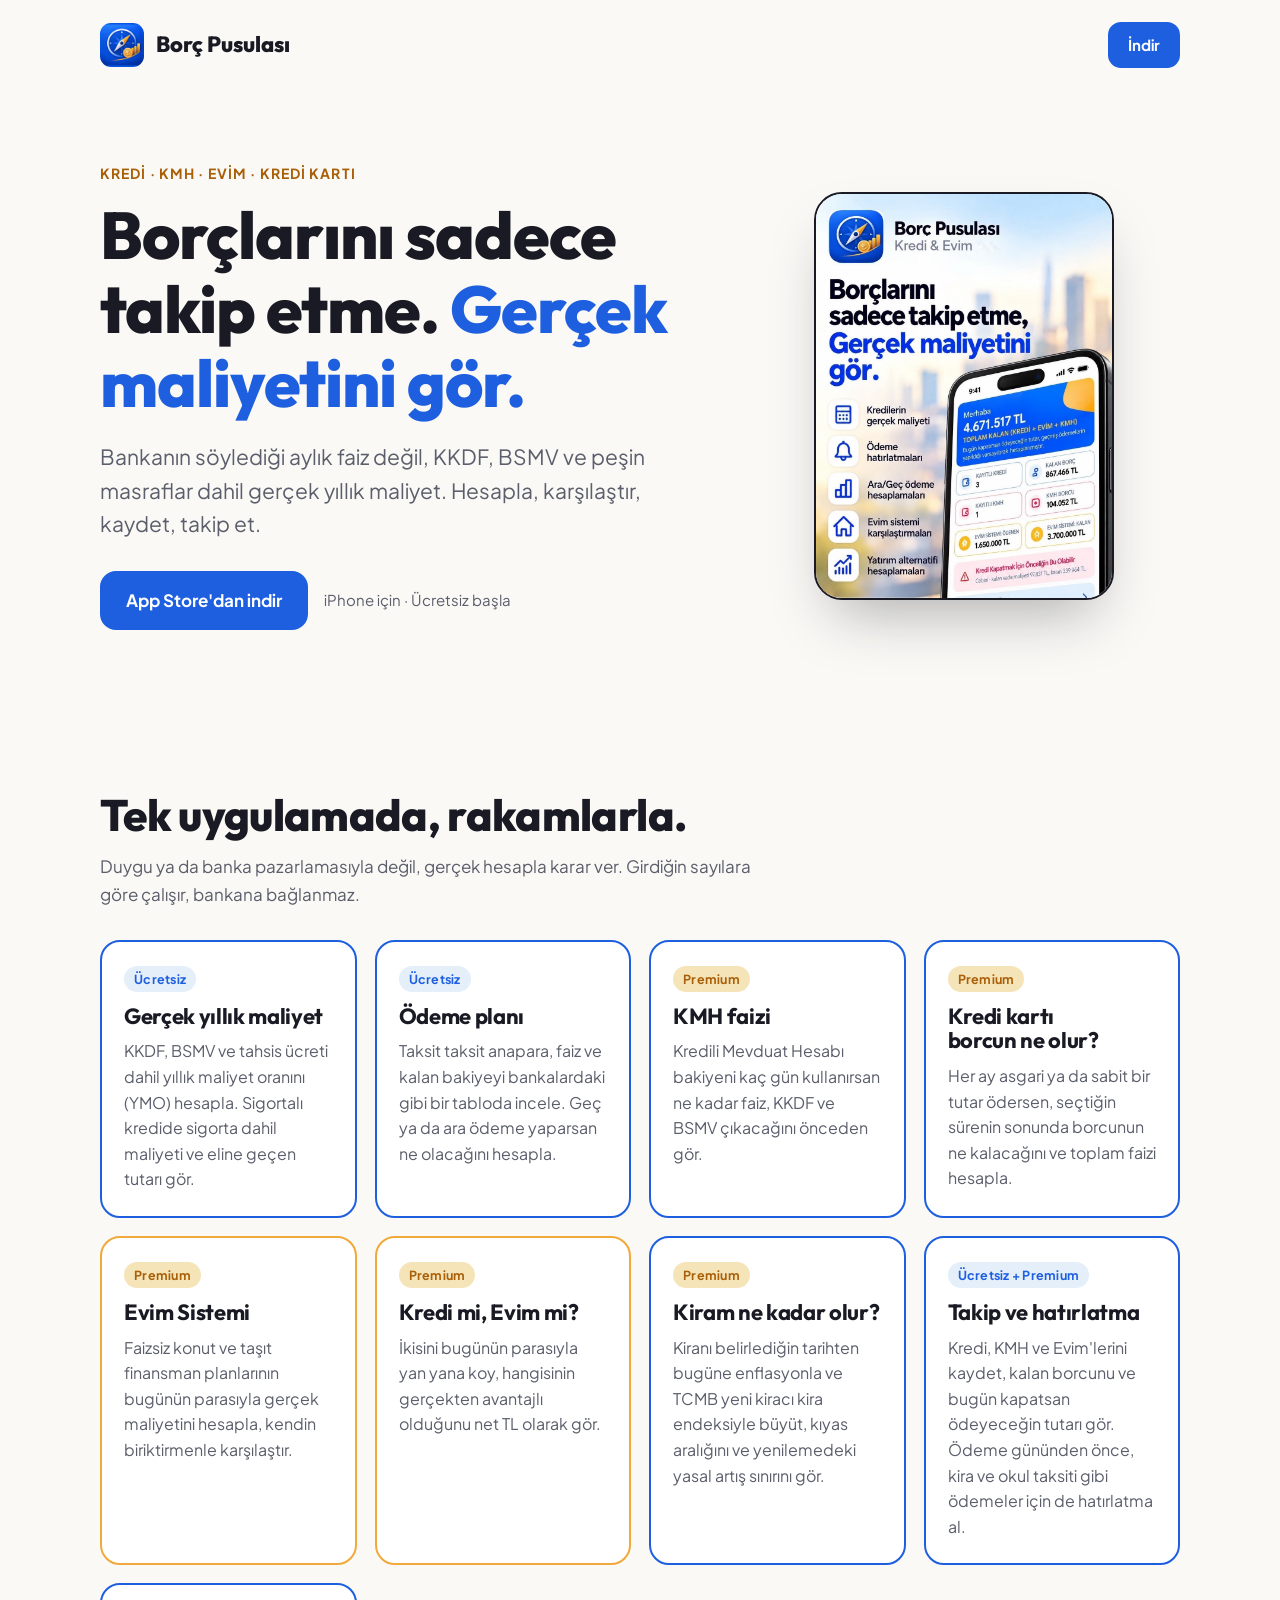
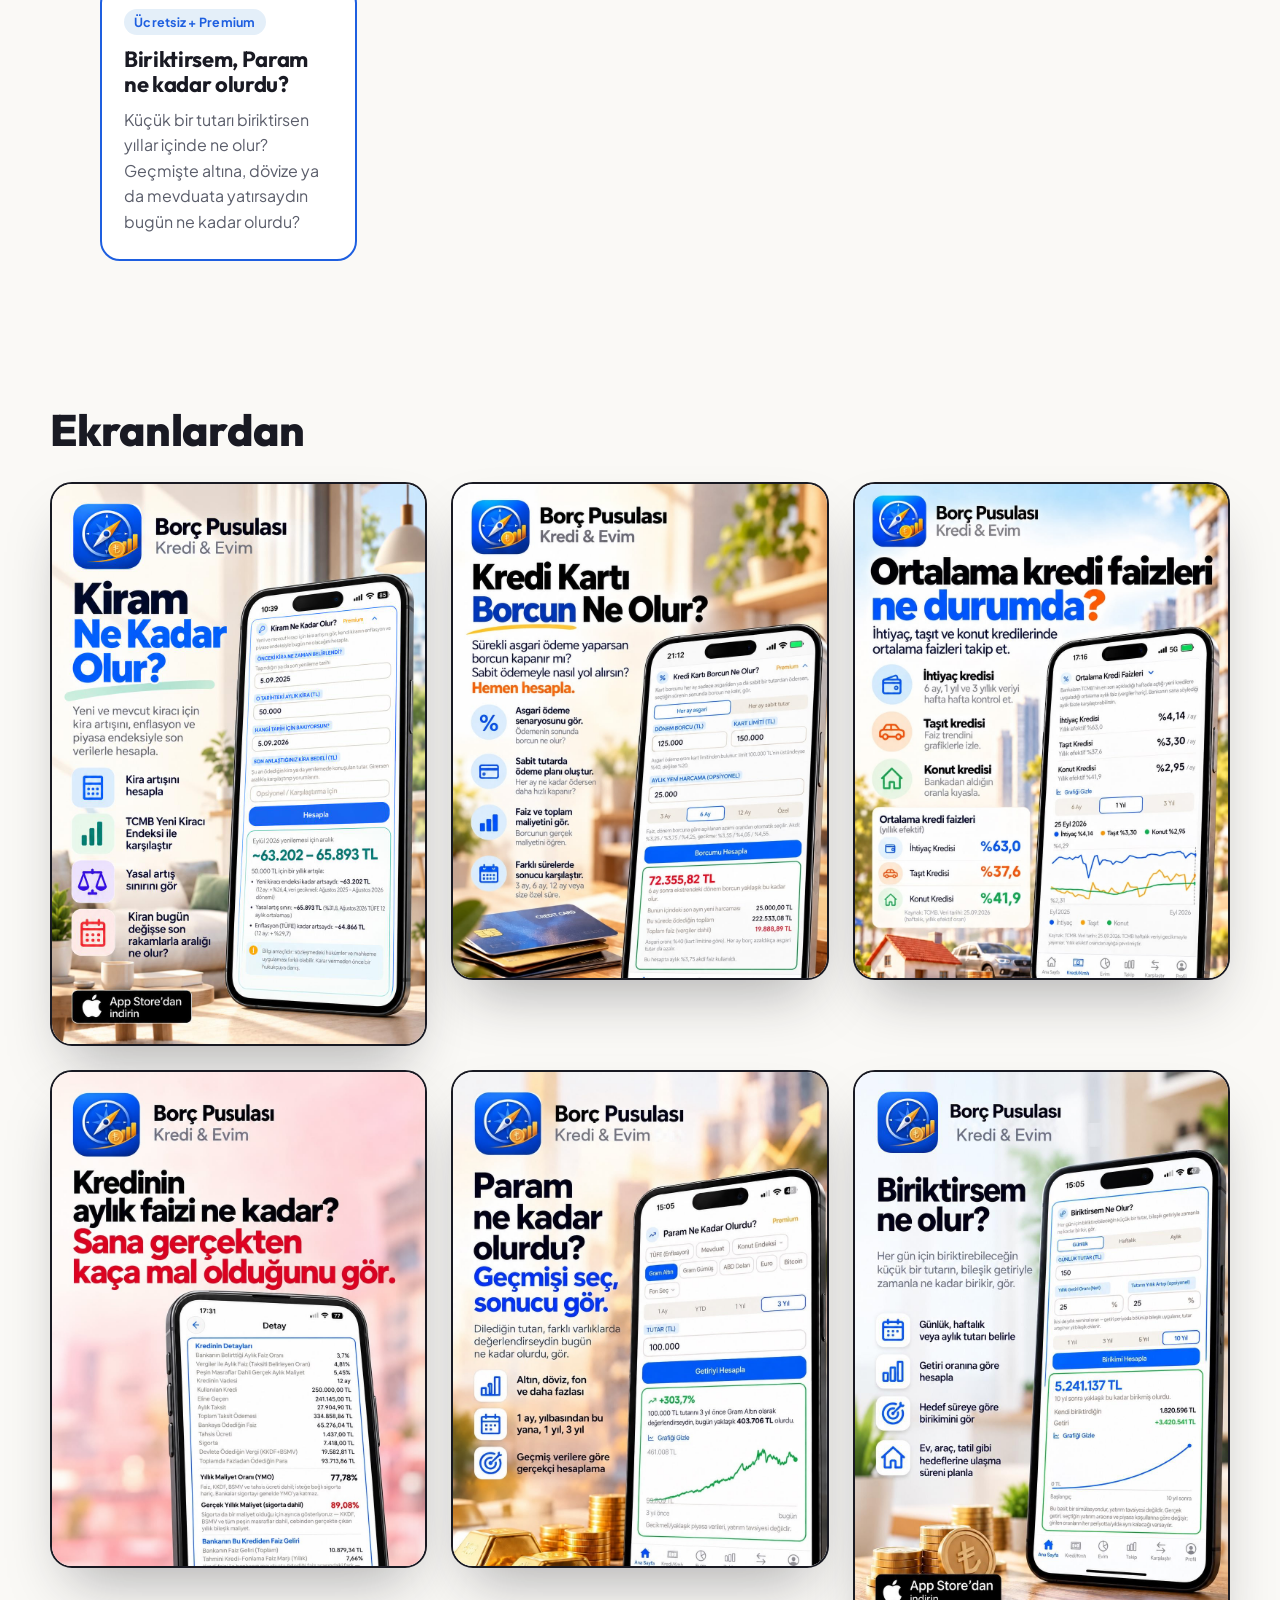
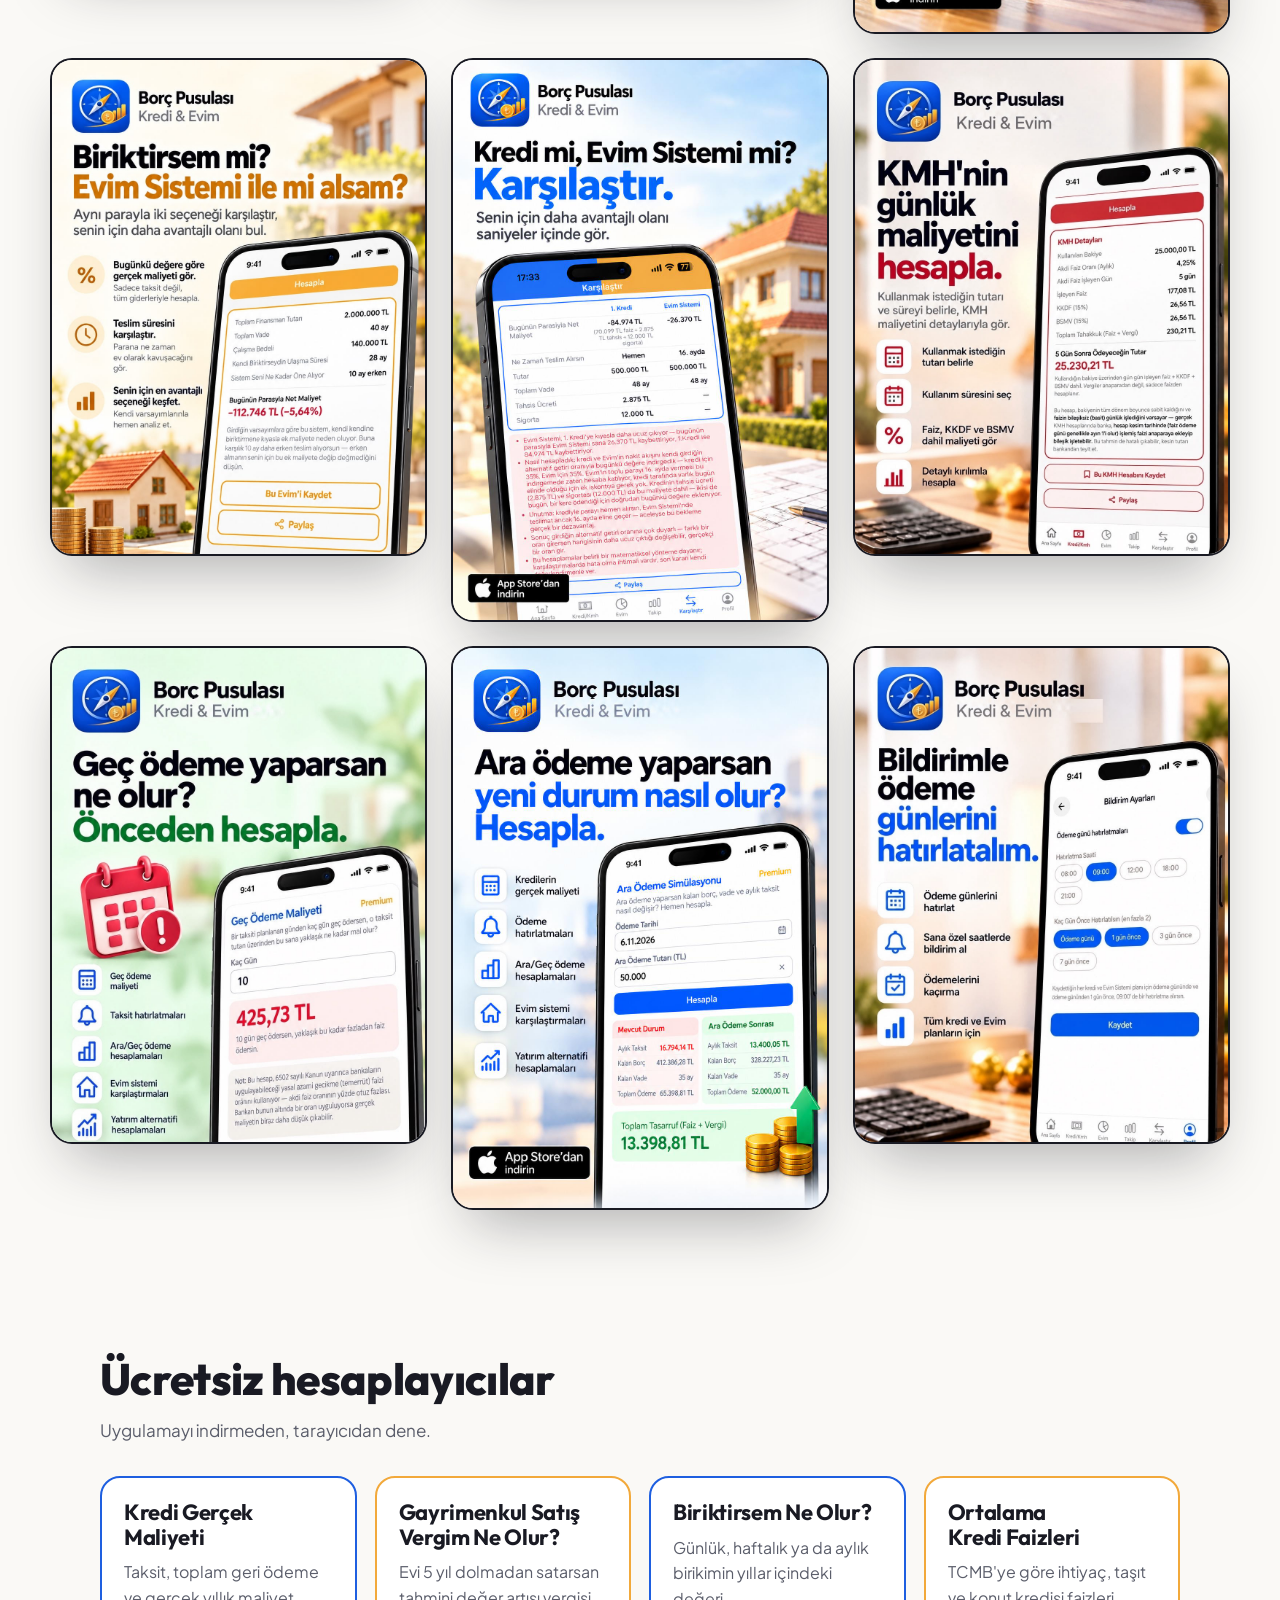
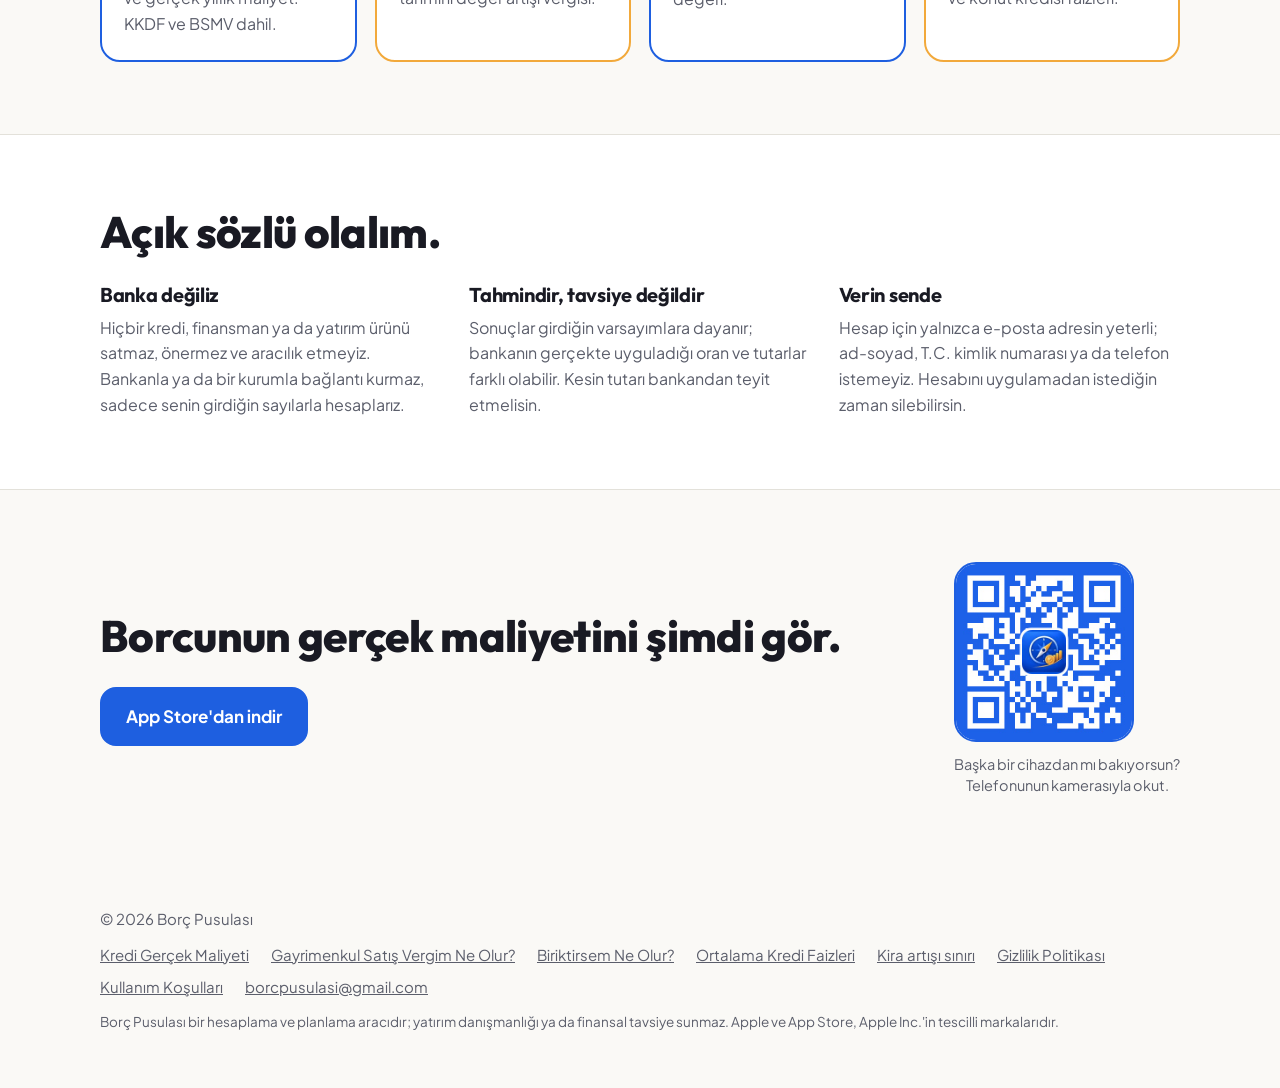
==== commit fbb725c9: "Use the app's titles for the calculator pages and add them to the home footer Co-Authored-By: Claude" ====
--- a/index.html
+++ b/index.html
@@ -261,10 +261,10 @@
       <h2>Ücretsiz hesaplayıcılar</h2>
       <p class="sub">Uygulamayı indirmeden, tarayıcıdan dene.</p>
       <div class="grid">
-        <div class="card"><h3><a href="/kredi-hesaplama/" style="color:inherit;text-decoration:none">Kredi hesaplama</a></h3><p>Taksit, toplam geri ödeme ve gerçek yıllık maliyet. KKDF ve BSMV dahil.</p></div>
-        <div class="card gold"><h3><a href="/gayrimenkul-satis-vergisi/" style="color:inherit;text-decoration:none">Gayrimenkul satış vergisi</a></h3><p>Evi 5 yıl dolmadan satarsan tahmini değer artışı vergisi.</p></div>
-        <div class="card"><h3><a href="/biriktirsem-ne-olur/" style="color:inherit;text-decoration:none">Biriktirsem ne olur?</a></h3><p>Günlük, haftalık ya da aylık birikimin yıllar içindeki değeri.</p></div>
-        <div class="card gold"><h3><a href="/ortalama-kredi-faizleri/" style="color:inherit;text-decoration:none">Ortalama kredi faizleri</a></h3><p>TCMB'ye göre ihtiyaç, taşıt ve konut kredisi faizleri.</p></div>
+        <div class="card"><h3><a href="/kredi-hesaplama/" style="color:inherit;text-decoration:none">Kredi Gerçek Maliyeti</a></h3><p>Taksit, toplam geri ödeme ve gerçek yıllık maliyet. KKDF ve BSMV dahil.</p></div>
+        <div class="card gold"><h3><a href="/gayrimenkul-satis-vergisi/" style="color:inherit;text-decoration:none">Gayrimenkul Satış Vergim Ne Olur?</a></h3><p>Evi 5 yıl dolmadan satarsan tahmini değer artışı vergisi.</p></div>
+        <div class="card"><h3><a href="/biriktirsem-ne-olur/" style="color:inherit;text-decoration:none">Biriktirsem Ne Olur?</a></h3><p>Günlük, haftalık ya da aylık birikimin yıllar içindeki değeri.</p></div>
+        <div class="card gold"><h3><a href="/ortalama-kredi-faizleri/" style="color:inherit;text-decoration:none">Ortalama Kredi Faizleri</a></h3><p>TCMB'ye göre ihtiyaç, taşıt ve konut kredisi faizleri.</p></div>
       </div>
     </div>
   </section>
@@ -307,6 +307,10 @@
   <div class="wrap">
     <span>© 2026 Borç Pusulası</span>
     <nav aria-label="Alt menü">
+      <a href="/kredi-hesaplama/">Kredi Gerçek Maliyeti</a>
+      <a href="/gayrimenkul-satis-vergisi/">Gayrimenkul Satış Vergim Ne Olur?</a>
+      <a href="/biriktirsem-ne-olur/">Biriktirsem Ne Olur?</a>
+      <a href="/ortalama-kredi-faizleri/">Ortalama Kredi Faizleri</a>
       <a href="/kira-artis-siniri/">Kira artışı sınırı</a>
       <a href="/gizlilik/">Gizlilik Politikası</a>
       <a href="/kosullar/">Kullanım Koşulları</a>
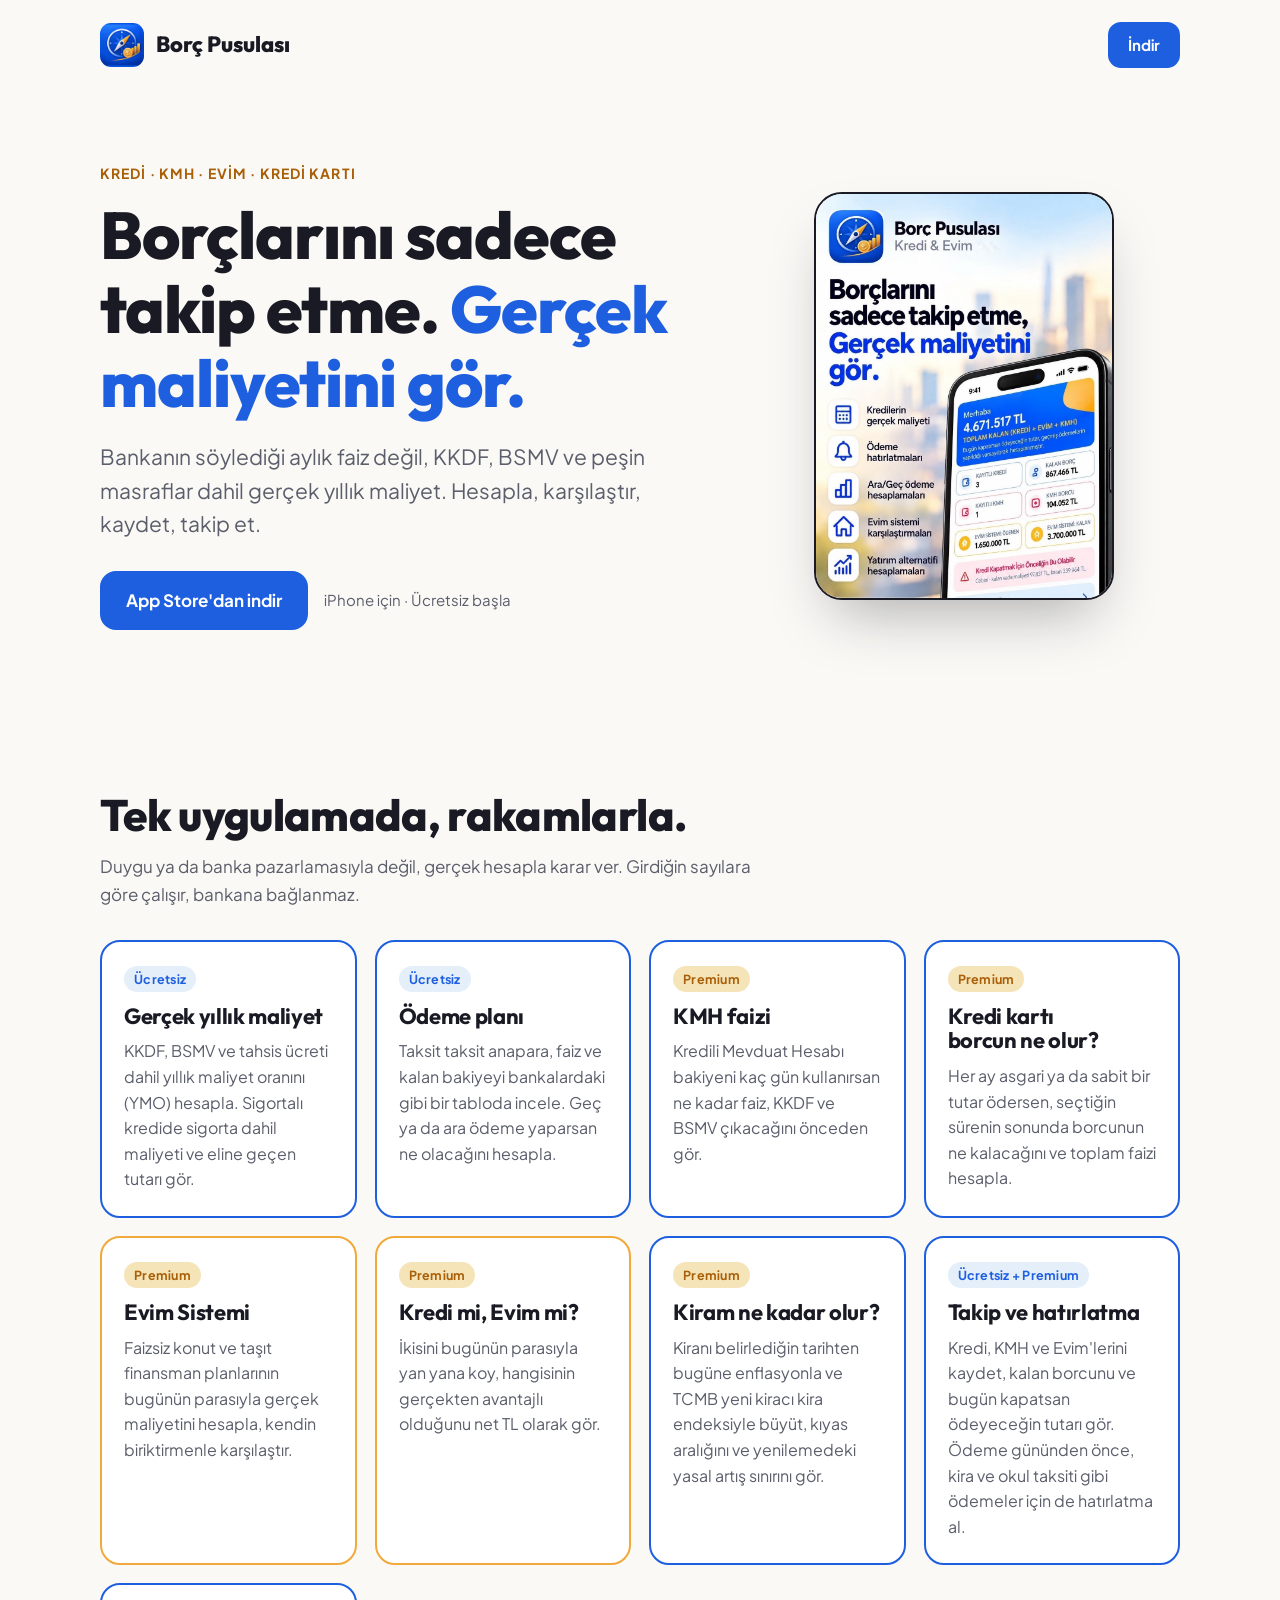
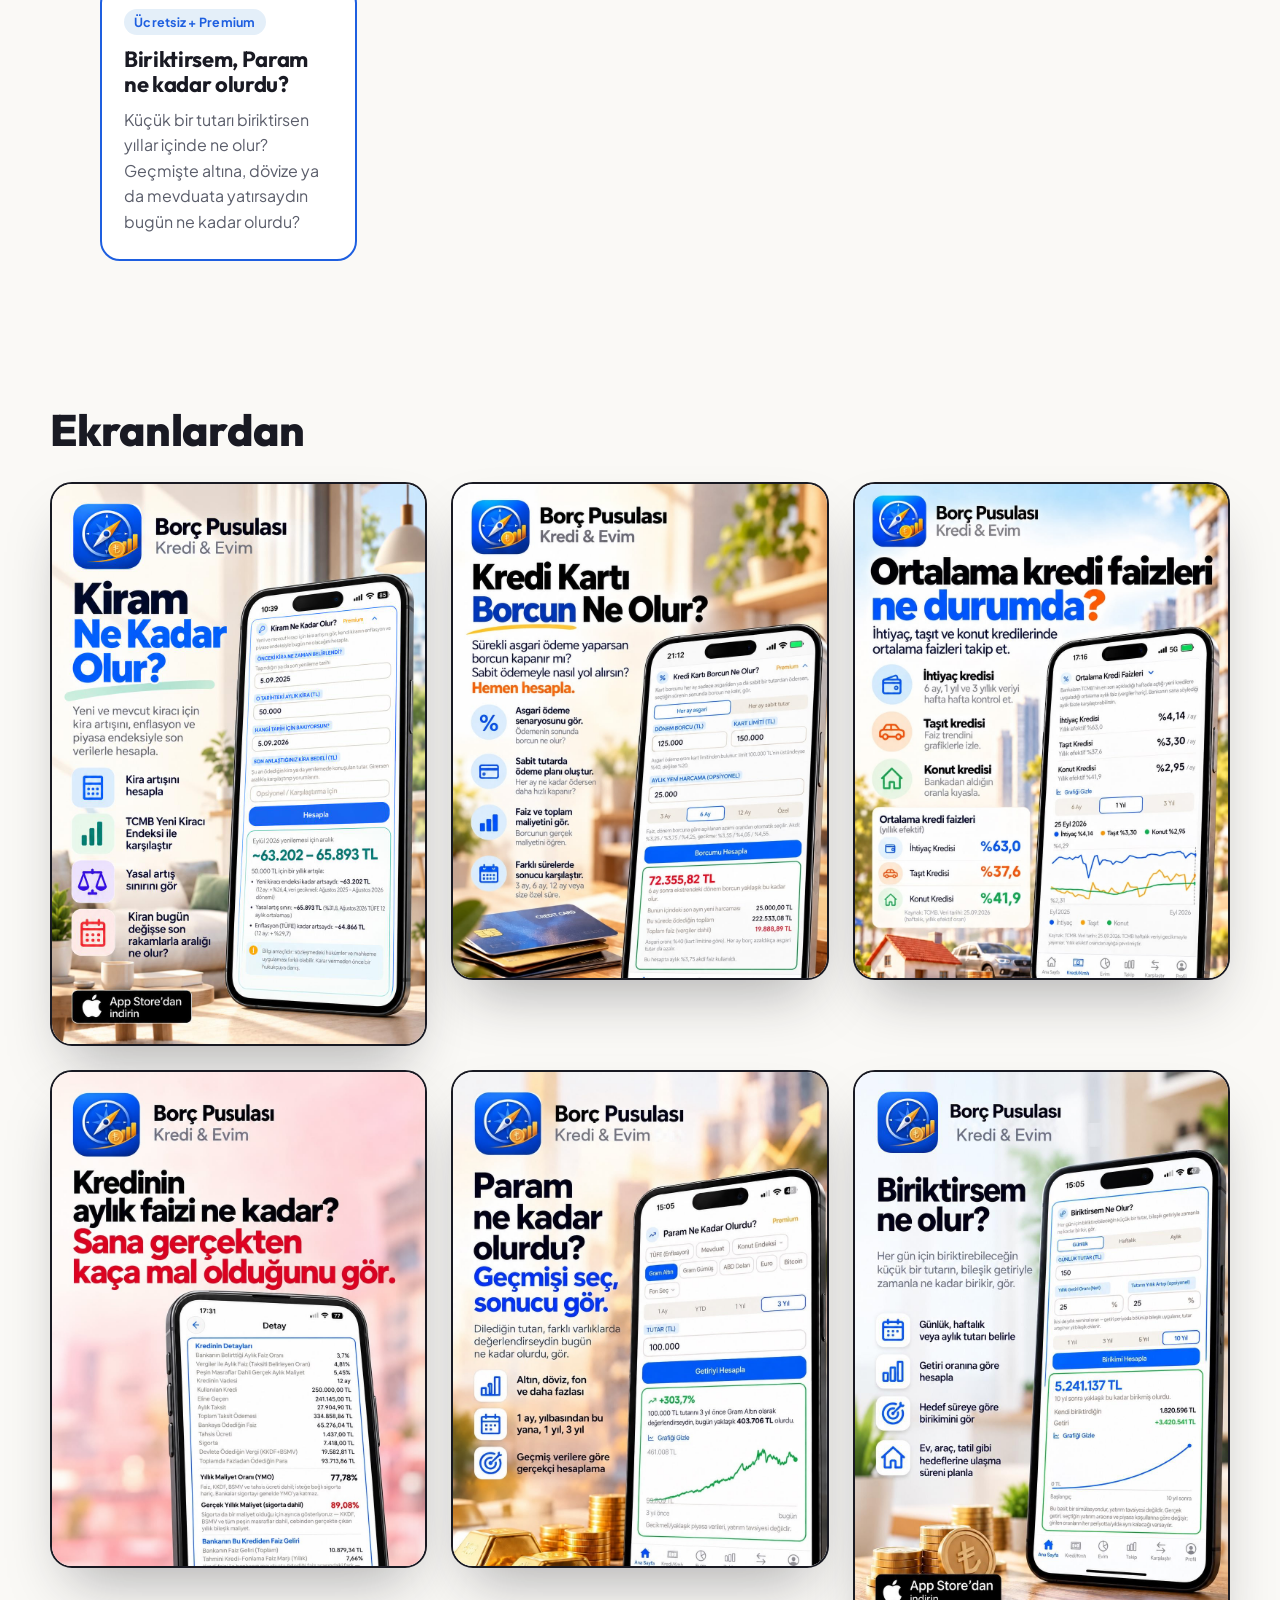
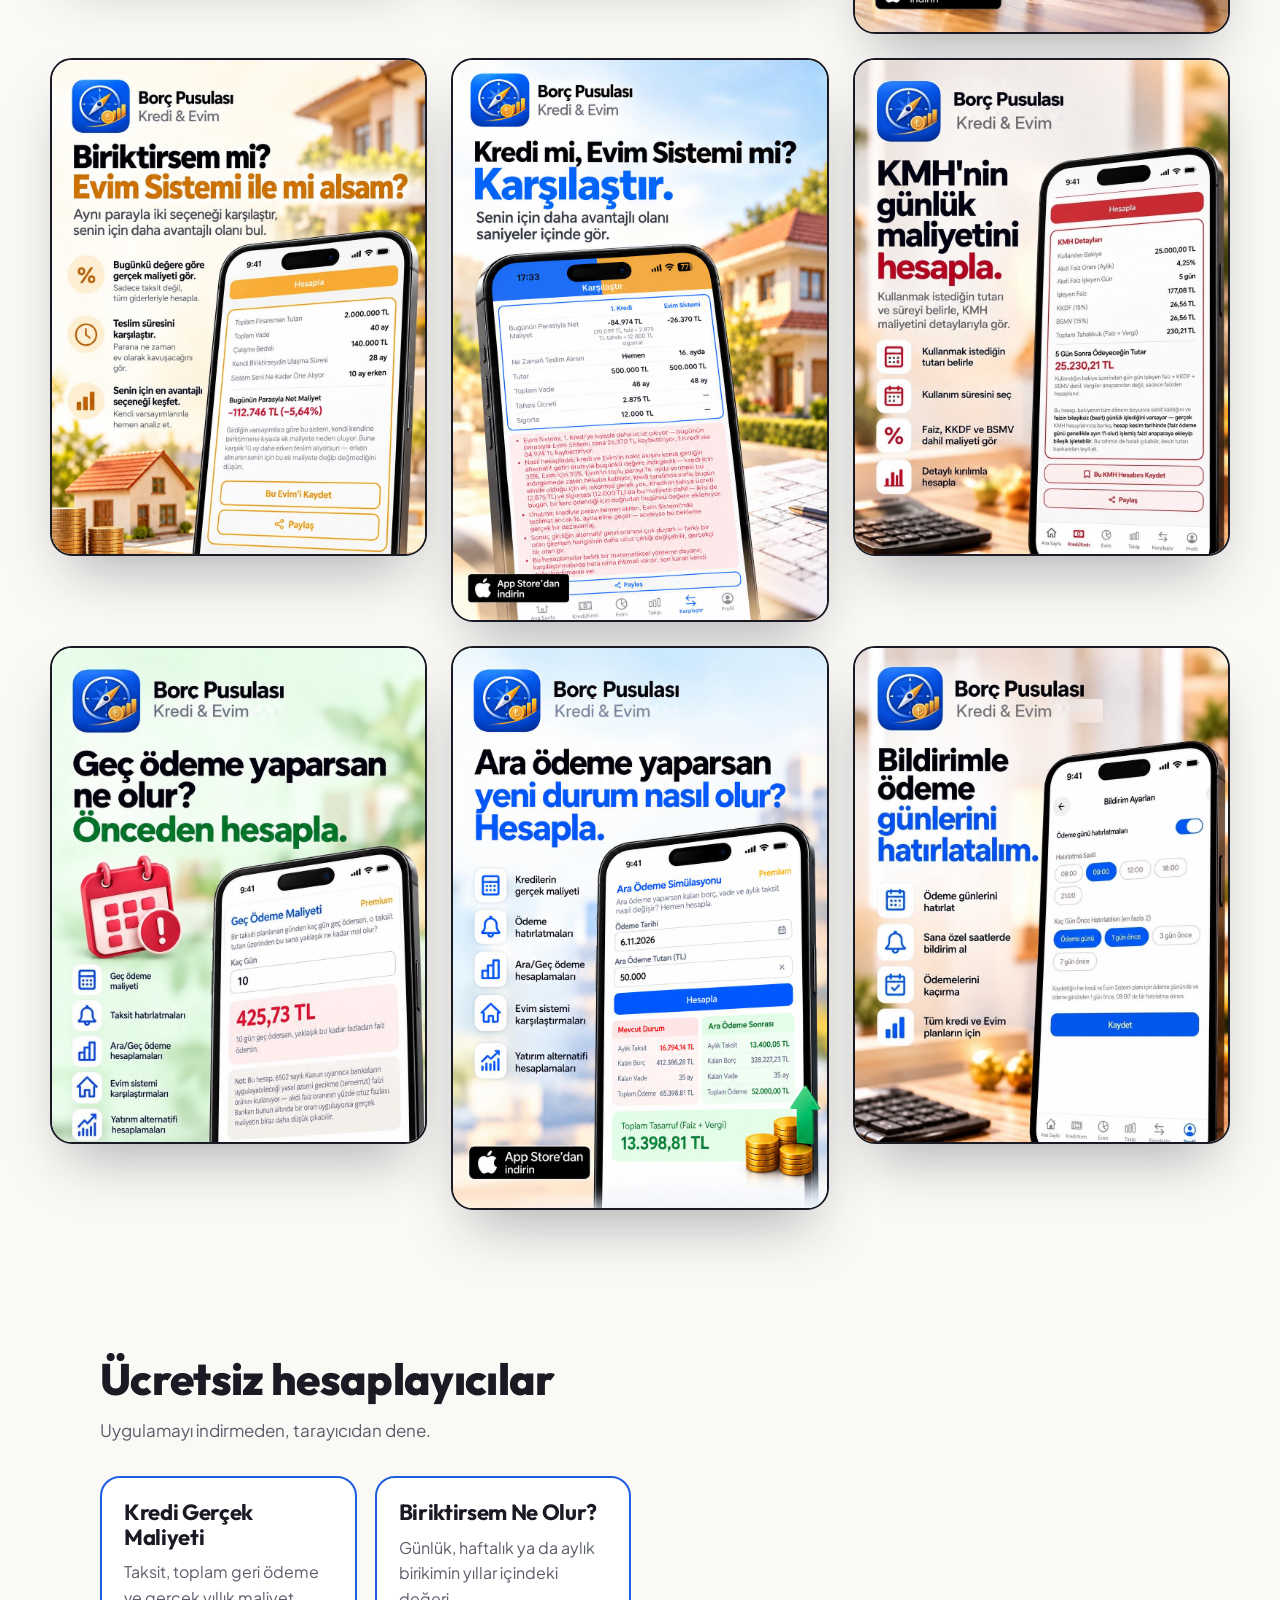
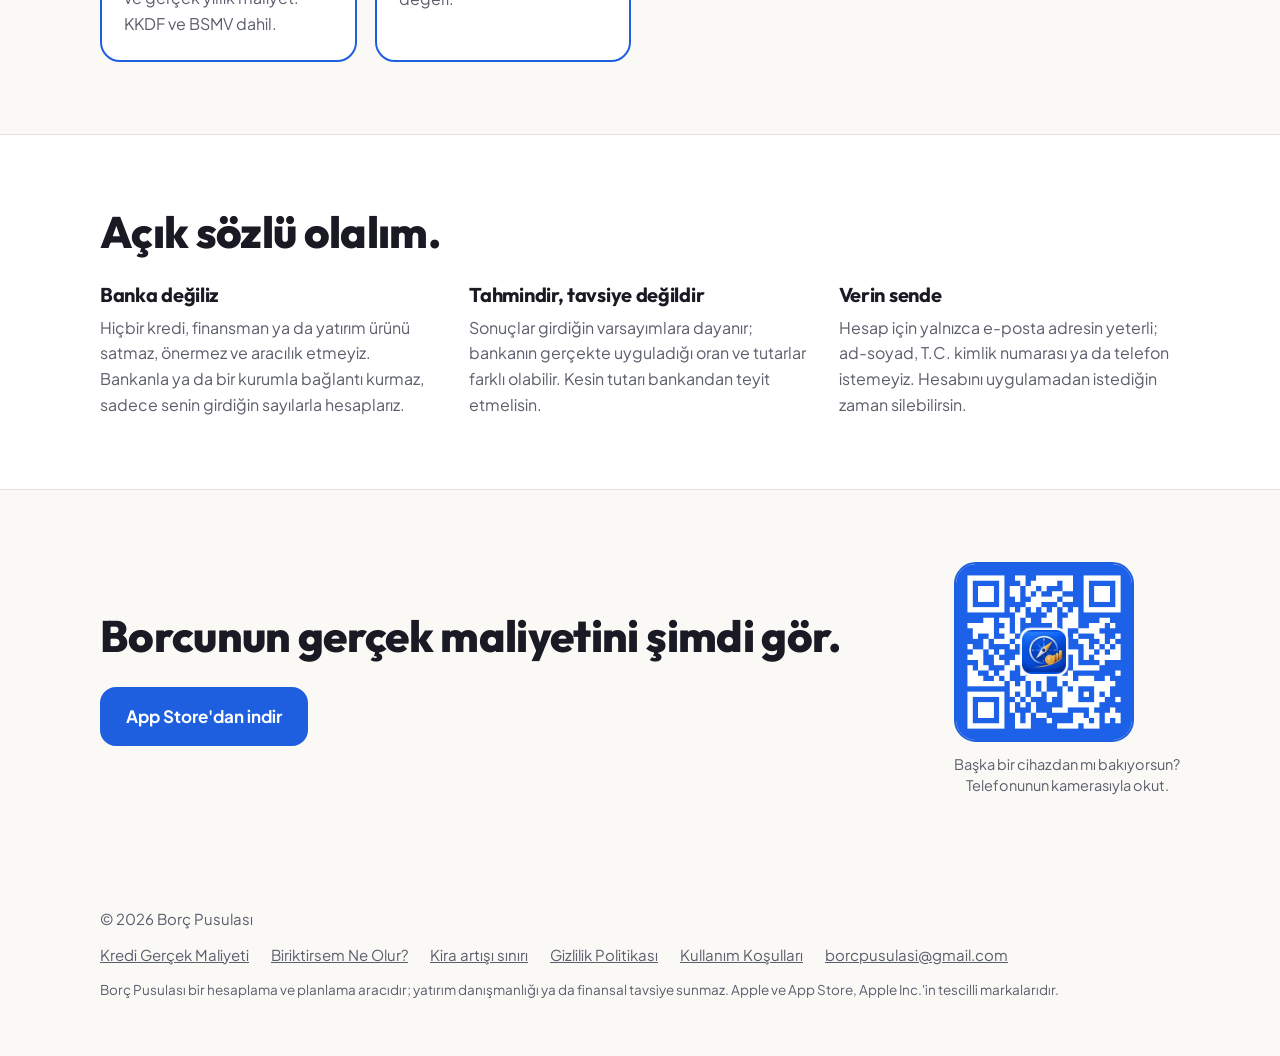
==== commit cd5c8ab3: "Remove the pages that need regularly refreshed data; keep loan and savings calculators Co-Authored-B" ====
--- a/index.html
+++ b/index.html
@@ -262,9 +262,7 @@
       <p class="sub">Uygulamayı indirmeden, tarayıcıdan dene.</p>
       <div class="grid">
         <div class="card"><h3><a href="/kredi-hesaplama/" style="color:inherit;text-decoration:none">Kredi Gerçek Maliyeti</a></h3><p>Taksit, toplam geri ödeme ve gerçek yıllık maliyet. KKDF ve BSMV dahil.</p></div>
-        <div class="card gold"><h3><a href="/gayrimenkul-satis-vergisi/" style="color:inherit;text-decoration:none">Gayrimenkul Satış Vergim Ne Olur?</a></h3><p>Evi 5 yıl dolmadan satarsan tahmini değer artışı vergisi.</p></div>
         <div class="card"><h3><a href="/biriktirsem-ne-olur/" style="color:inherit;text-decoration:none">Biriktirsem Ne Olur?</a></h3><p>Günlük, haftalık ya da aylık birikimin yıllar içindeki değeri.</p></div>
-        <div class="card gold"><h3><a href="/ortalama-kredi-faizleri/" style="color:inherit;text-decoration:none">Ortalama Kredi Faizleri</a></h3><p>TCMB'ye göre ihtiyaç, taşıt ve konut kredisi faizleri.</p></div>
       </div>
     </div>
   </section>
@@ -308,9 +306,7 @@
     <span>© 2026 Borç Pusulası</span>
     <nav aria-label="Alt menü">
       <a href="/kredi-hesaplama/">Kredi Gerçek Maliyeti</a>
-      <a href="/gayrimenkul-satis-vergisi/">Gayrimenkul Satış Vergim Ne Olur?</a>
       <a href="/biriktirsem-ne-olur/">Biriktirsem Ne Olur?</a>
-      <a href="/ortalama-kredi-faizleri/">Ortalama Kredi Faizleri</a>
       <a href="/kira-artis-siniri/">Kira artışı sınırı</a>
       <a href="/gizlilik/">Gizlilik Politikası</a>
       <a href="/kosullar/">Kullanım Koşulları</a>
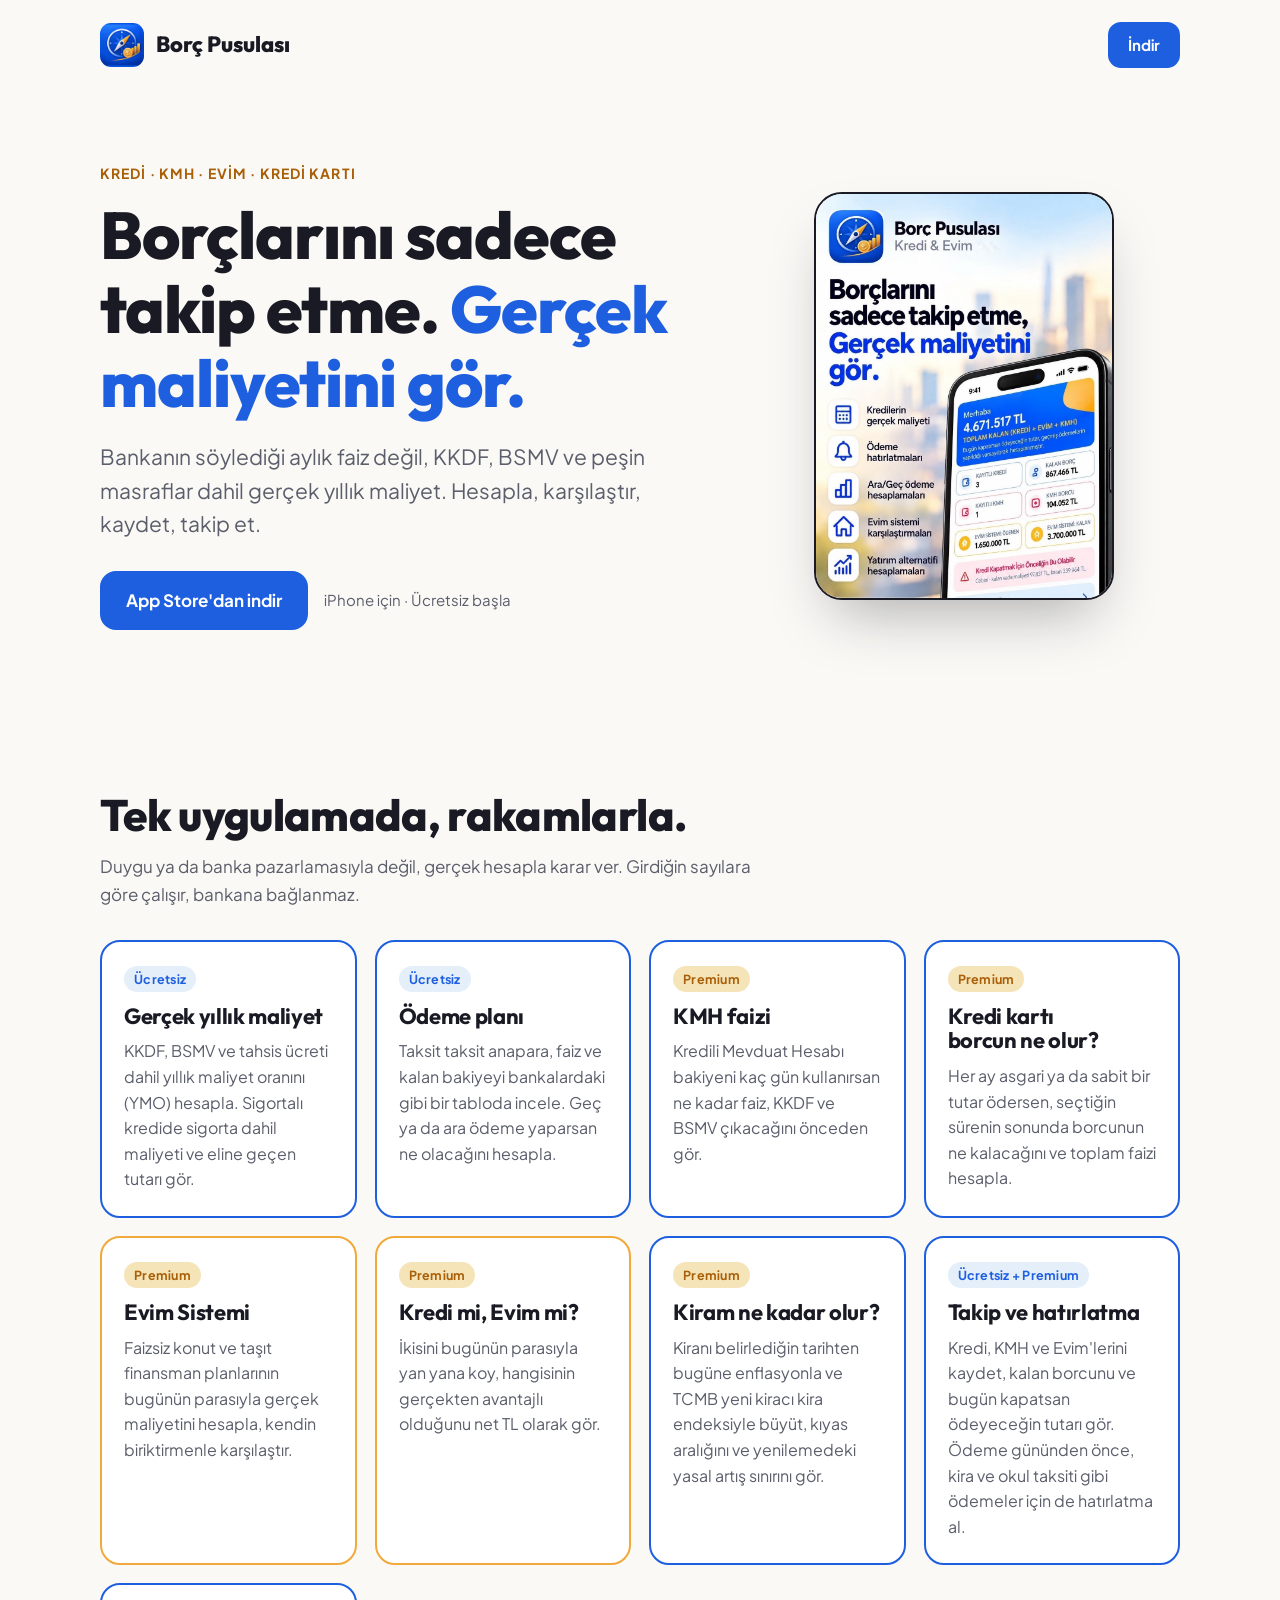
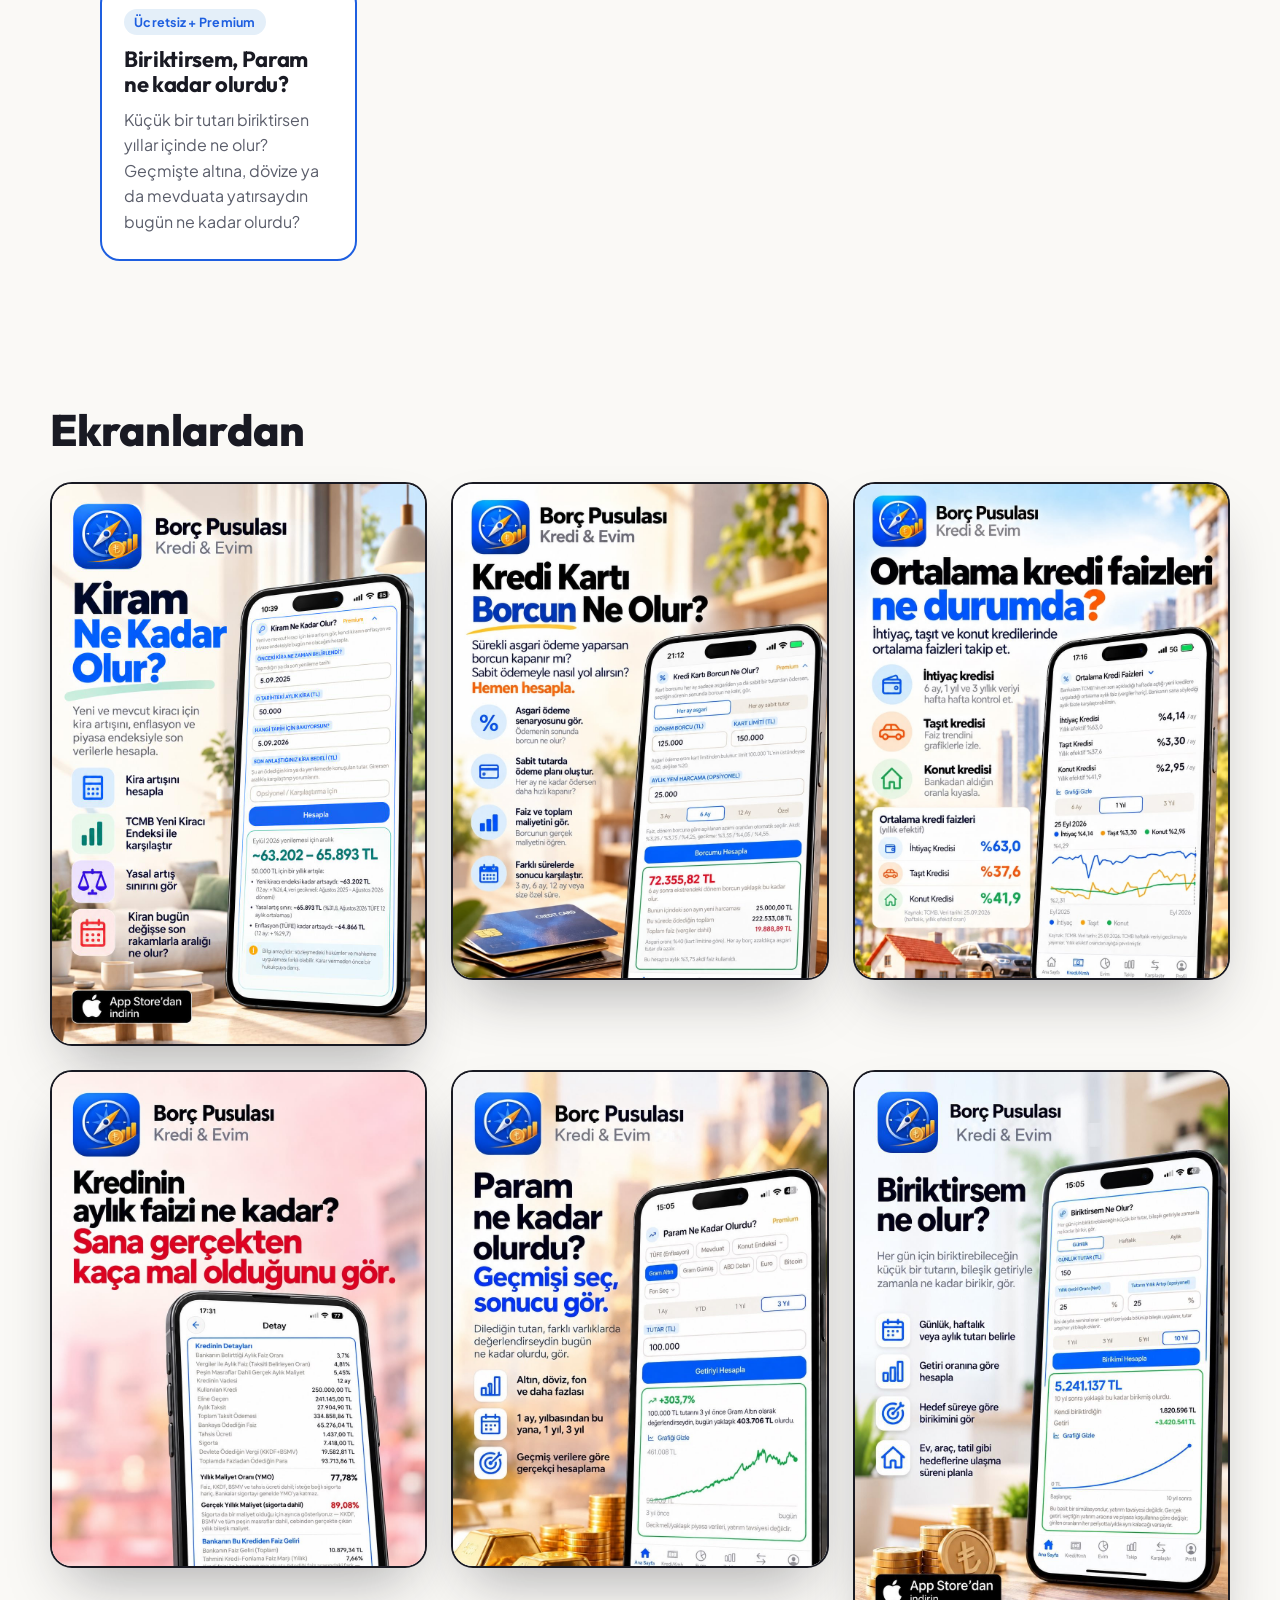
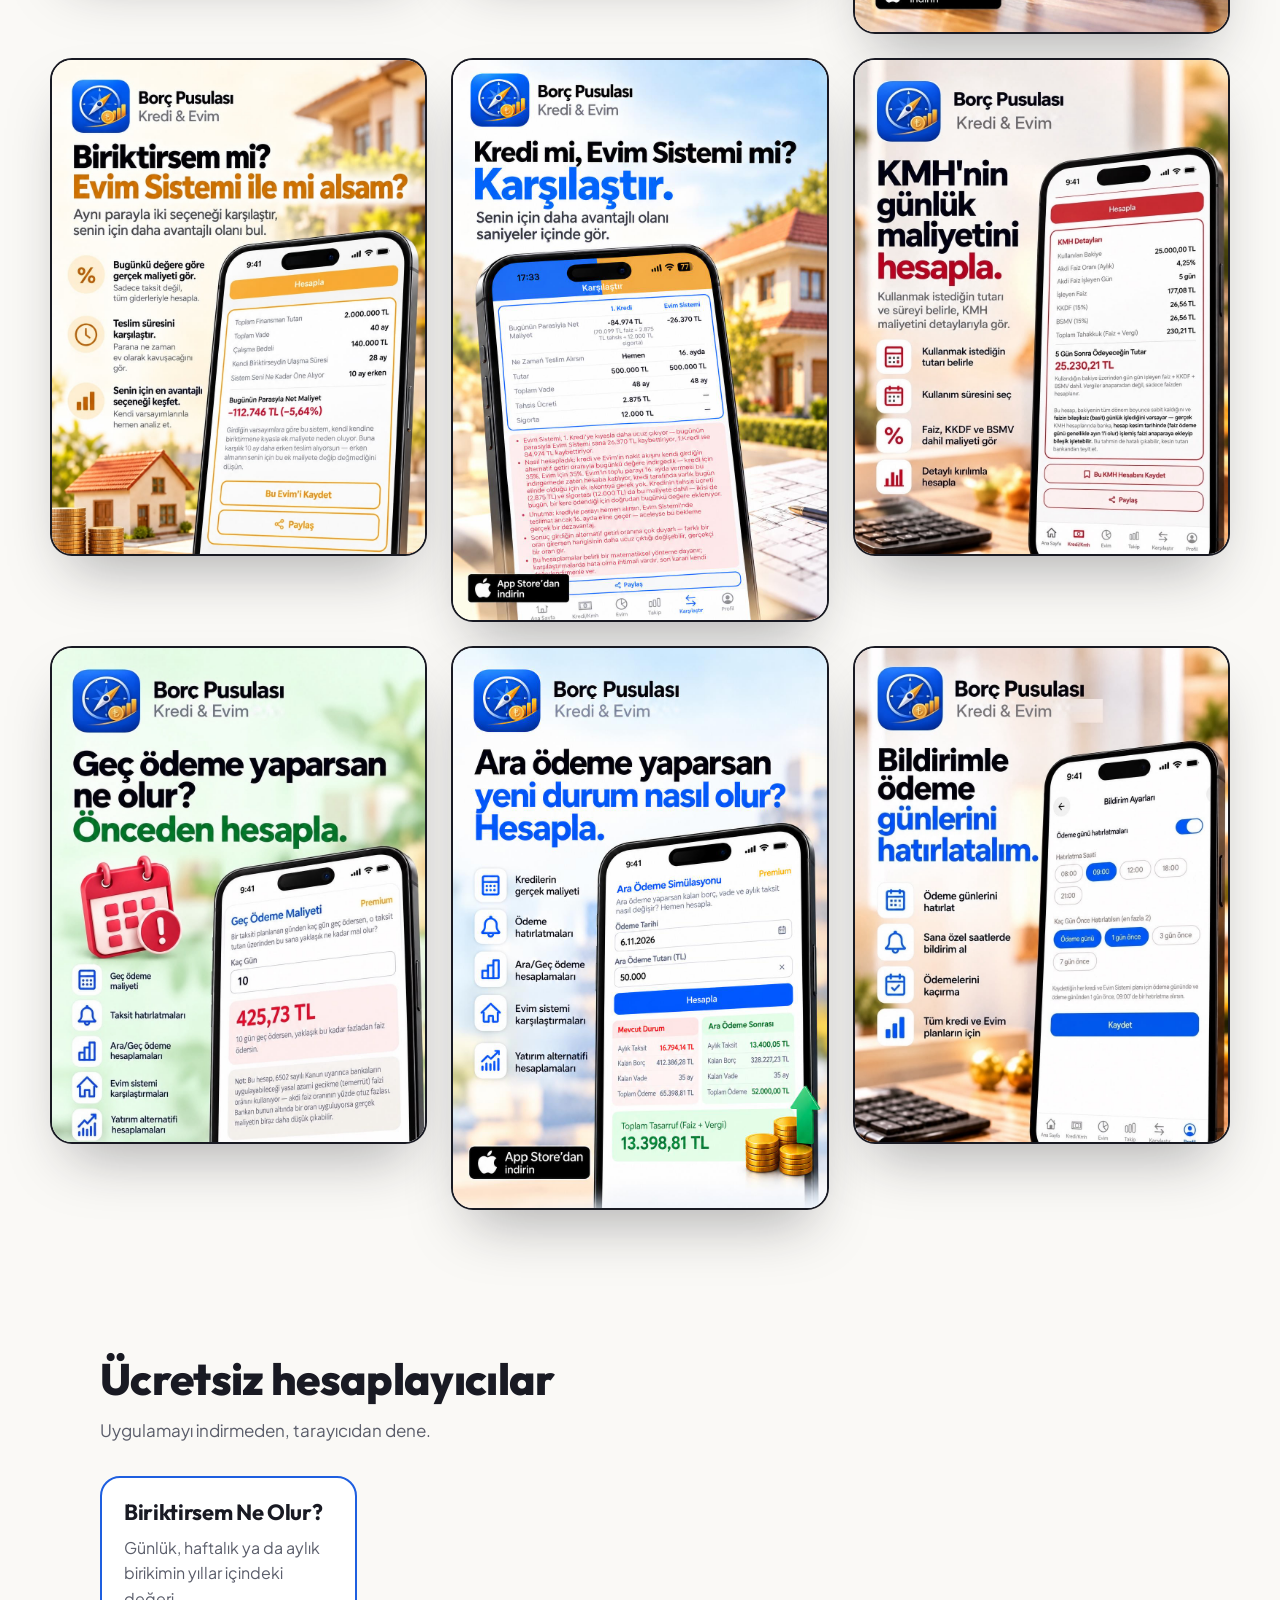
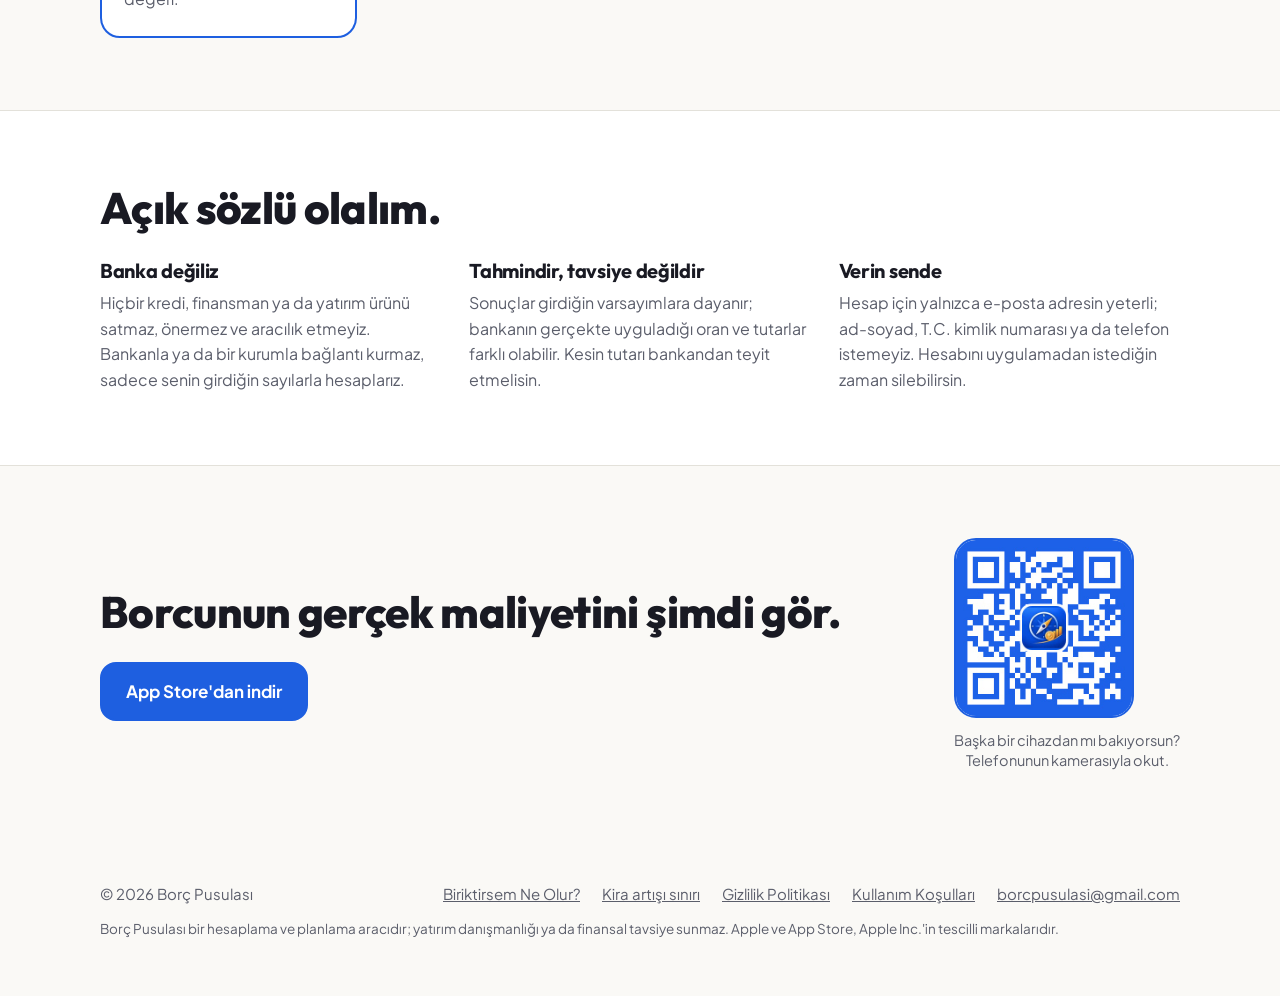
==== commit df3e3764: "Remove the loan calculator page from the site Co-Authored-By: Claude Sonnet 5.5 <noreply@anthropic.c" ====
--- a/index.html
+++ b/index.html
@@ -261,7 +261,6 @@
       <h2>Ücretsiz hesaplayıcılar</h2>
       <p class="sub">Uygulamayı indirmeden, tarayıcıdan dene.</p>
       <div class="grid">
-        <div class="card"><h3><a href="/kredi-hesaplama/" style="color:inherit;text-decoration:none">Kredi Gerçek Maliyeti</a></h3><p>Taksit, toplam geri ödeme ve gerçek yıllık maliyet. KKDF ve BSMV dahil.</p></div>
         <div class="card"><h3><a href="/biriktirsem-ne-olur/" style="color:inherit;text-decoration:none">Biriktirsem Ne Olur?</a></h3><p>Günlük, haftalık ya da aylık birikimin yıllar içindeki değeri.</p></div>
       </div>
     </div>
@@ -305,7 +304,6 @@
   <div class="wrap">
     <span>© 2026 Borç Pusulası</span>
     <nav aria-label="Alt menü">
-      <a href="/kredi-hesaplama/">Kredi Gerçek Maliyeti</a>
       <a href="/biriktirsem-ne-olur/">Biriktirsem Ne Olur?</a>
       <a href="/kira-artis-siniri/">Kira artışı sınırı</a>
       <a href="/gizlilik/">Gizlilik Politikası</a>
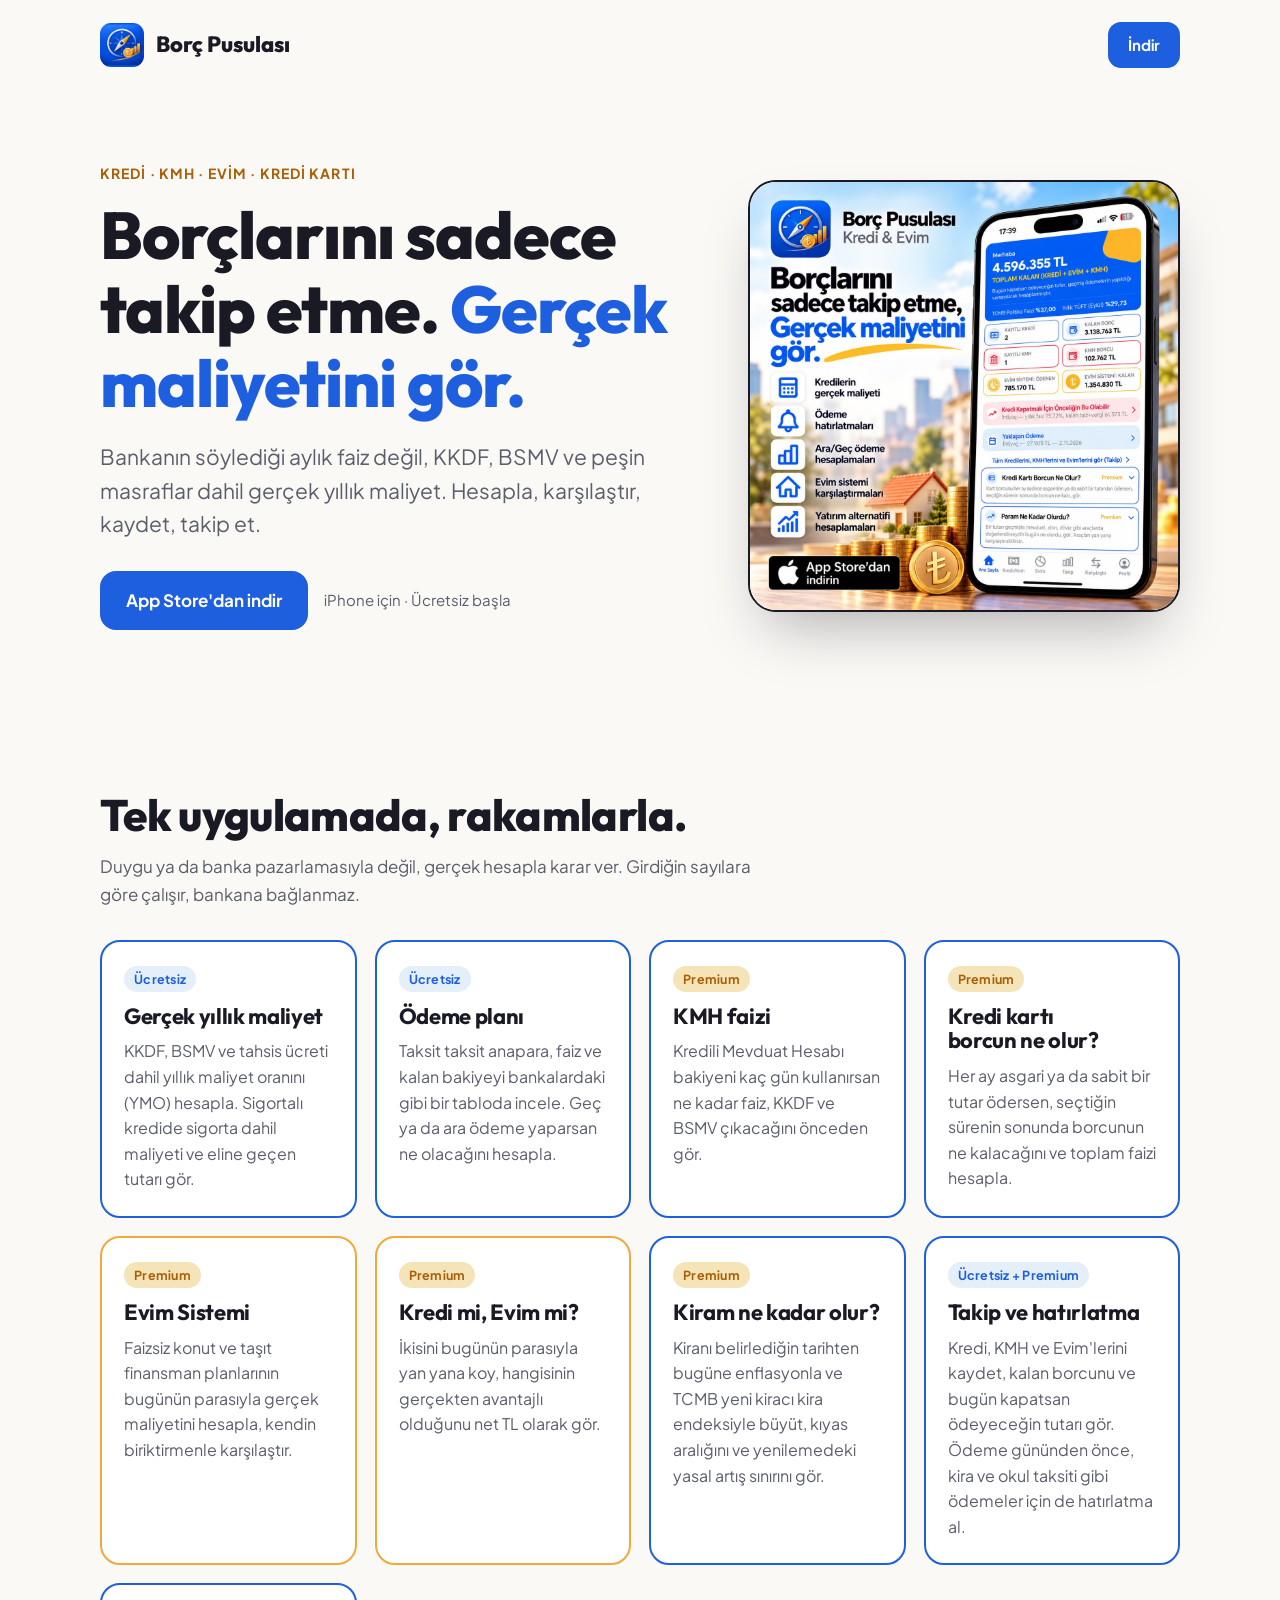
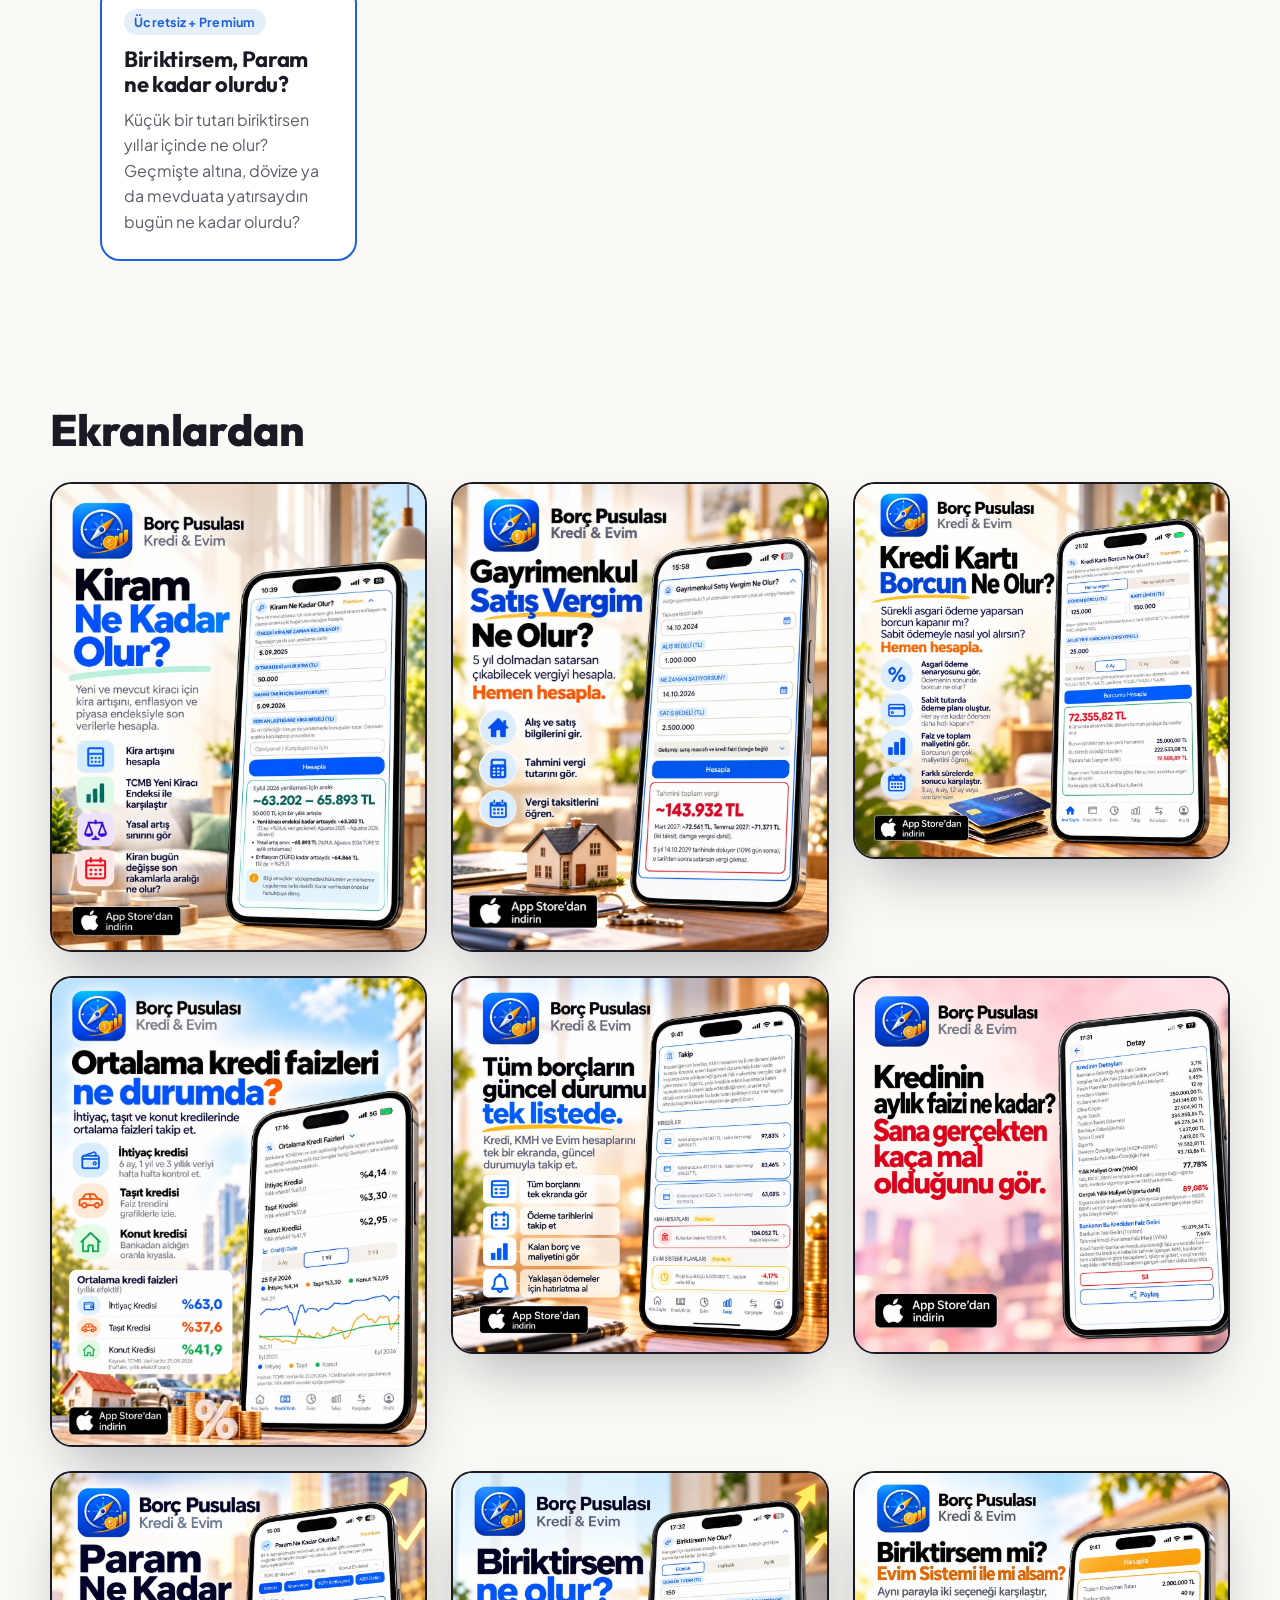
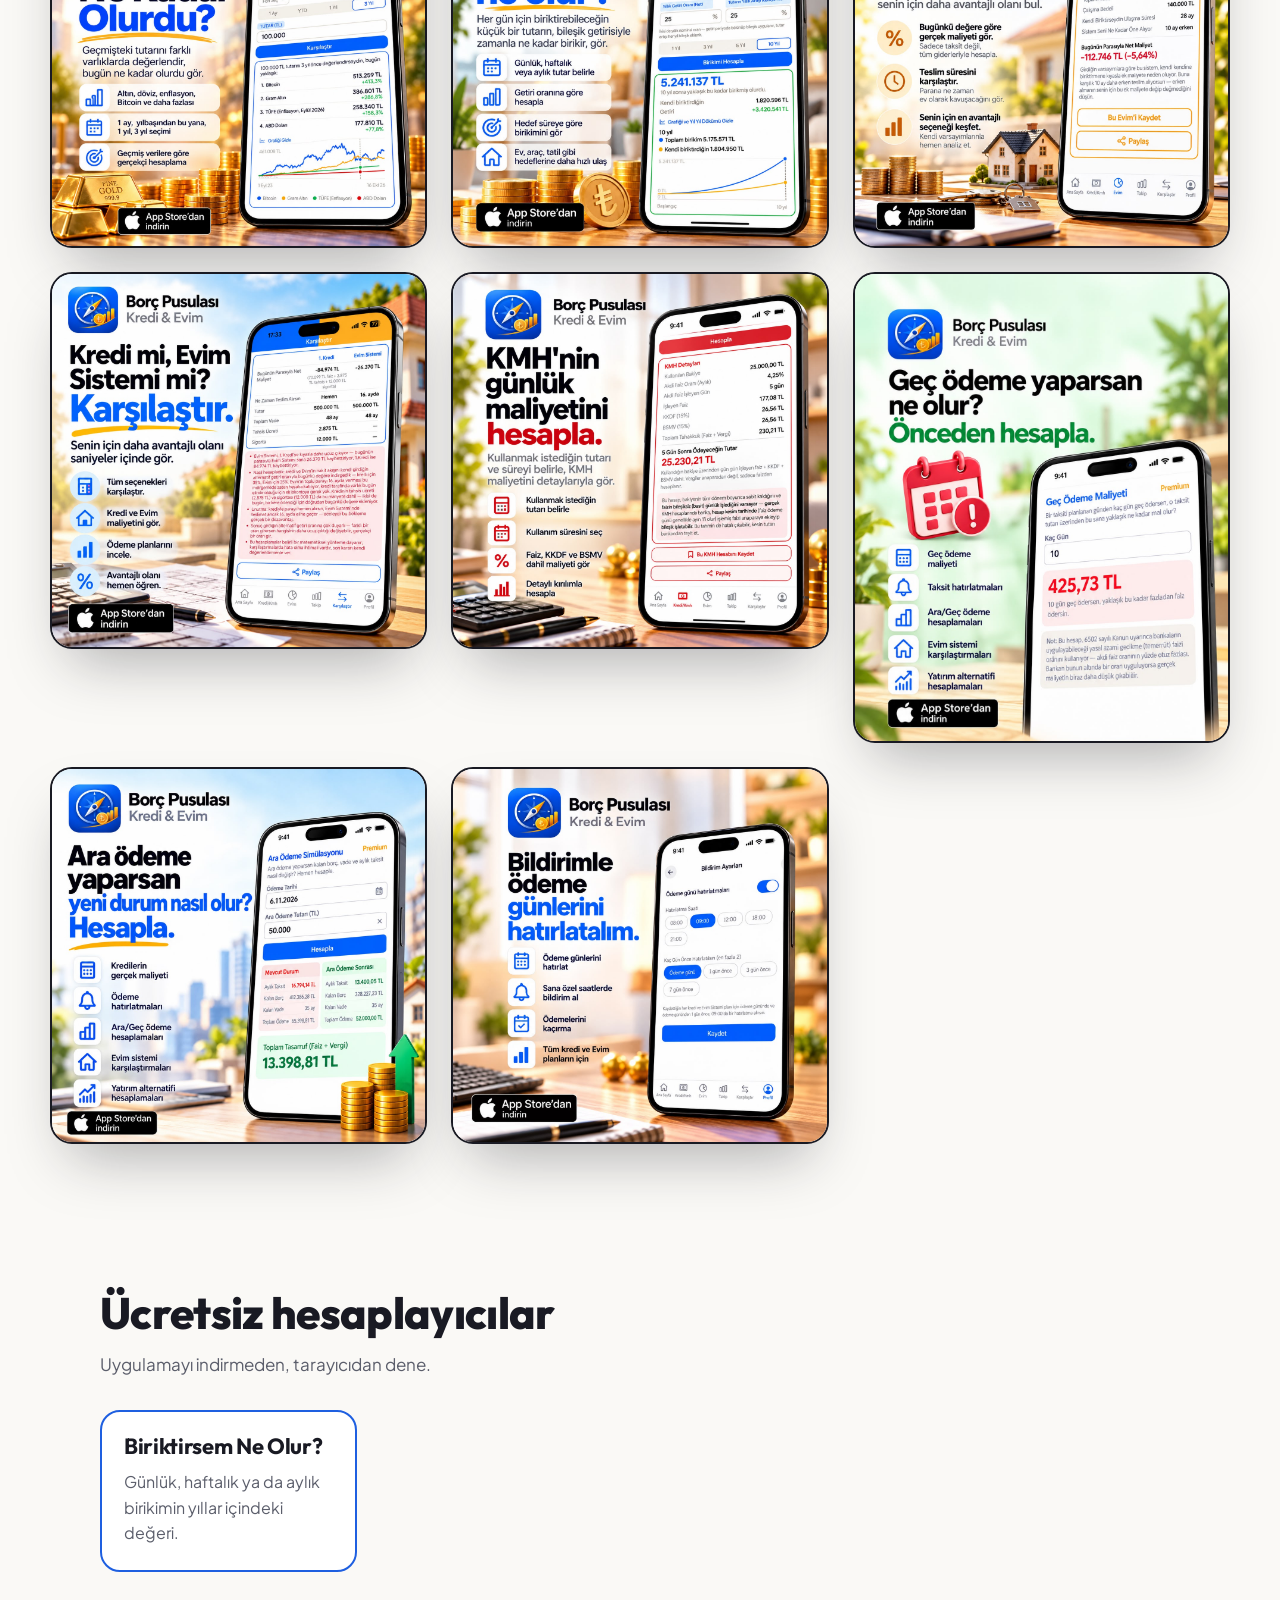
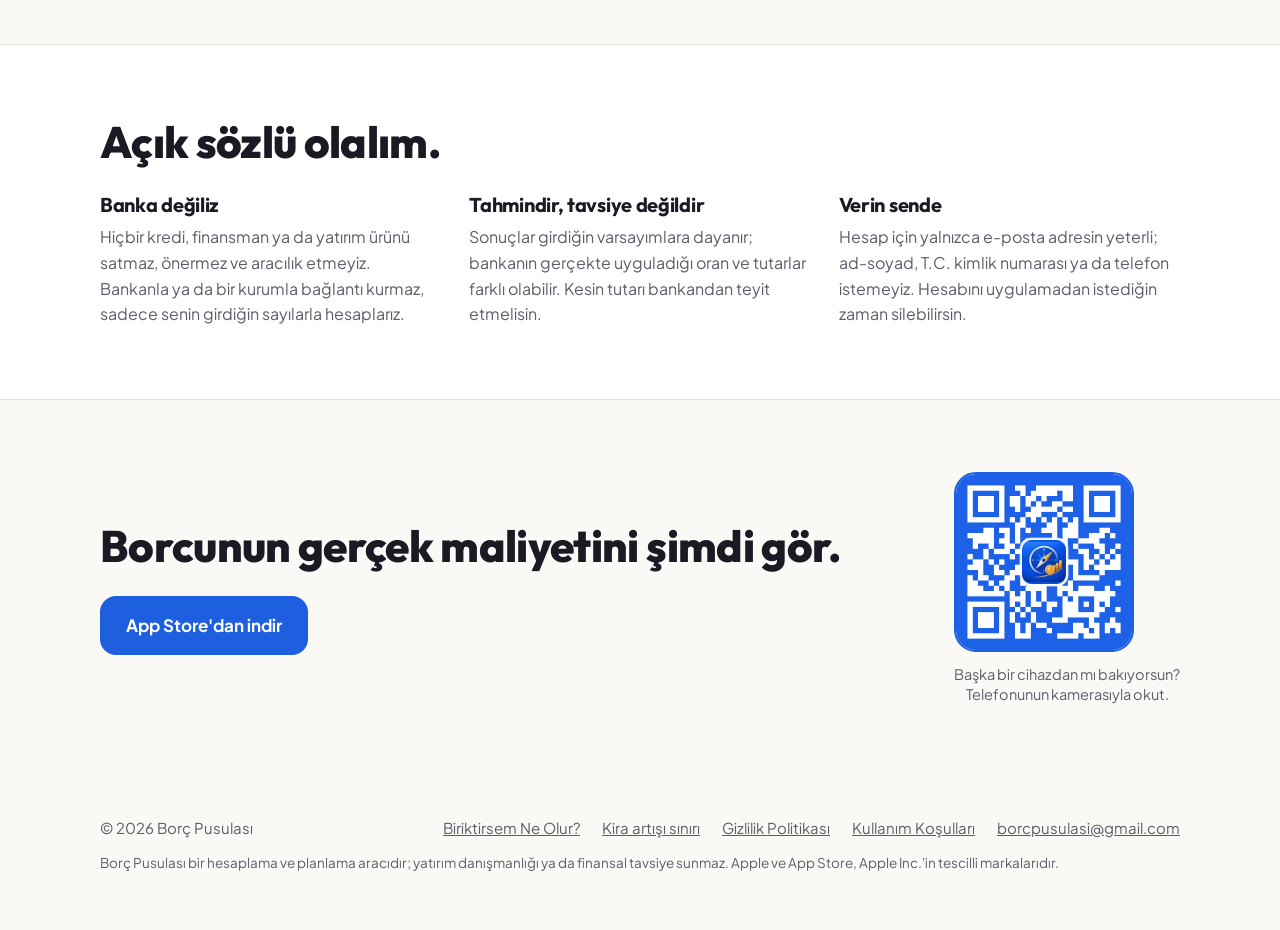
==== commit 70648144: "Refresh the poster images and add the Gayrimenkul Satış Vergim and Takip posters Co-Authored-By: Cla" ====
--- a/index.html
+++ b/index.html
@@ -93,8 +93,8 @@
   .lead { font-size: clamp(18px, 2.2vw, 21px); color: var(--ink-soft); margin: 20px 0 30px; max-width: 34em; }
   .cta-row { display: flex; flex-wrap: wrap; align-items: center; gap: 16px; }
   .cta-note { color: var(--ink-soft); font-size: 15px; }
-  .hero-shot { justify-self: center; width: min(100%, 300px); }
-  .hero-shot .shot { aspect-ratio: 560 / 760; }
+  .hero-shot { justify-self: center; width: min(100%, 440px); }
+  .hero-shot .shot { aspect-ratio: 1 / 1; }
   .hero-shot .shot img { width: 100%; height: 100%; object-fit: cover; object-position: top; }
   .shots .shot img { width: 100%; height: auto; }
   .shot {
@@ -149,7 +149,7 @@
 
   @media (max-width: 820px) {
     .hero .wrap { grid-template-columns: 1fr; }
-    .hero-shot { order: -1; width: min(70%, 260px); }
+    .hero-shot { order: -1; width: min(100%, 420px); }
   }
   @media (prefers-reduced-motion: reduce) { html { scroll-behavior: auto; } .btn { transition: none; } }
 </style>
@@ -177,7 +177,7 @@
         </div>
       </div>
       <div class="hero-shot">
-        <div class="shot"><img src="img/ana-sayfa-poster.jpg" alt="Borç Pusulası ana sayfa: borçlarını sadece takip etme, gerçek maliyetini gör" width="1024" height="1356"></div>
+        <div class="shot"><img src="img/ana-sayfa-poster.jpg" alt="Borç Pusulası ana sayfa: borçlarını sadece takip etme, gerçek maliyetini gör" width="1254" height="1254"></div>
       </div>
     </div>
   </section>
@@ -240,18 +240,20 @@
     <div class="wrap wide">
       <h2 id="ekranlar">Ekranlardan</h2>
       <div class="shots">
-        <figure><a class="shot" href="img/kiram-ne-kadar-olur.jpg" target="_blank" rel="noopener"><img src="img/kiram-ne-kadar-olur.jpg" alt="Kiram Ne Kadar Olur?: kira artışını enflasyon, yeni kiracı endeksi ve yasal sınırla kıyasla" loading="lazy" width="1024" height="1536"></a></figure>
-        <figure><a class="shot" href="img/kredi-karti.jpg" target="_blank" rel="noopener"><img src="img/kredi-karti.jpg" alt="Kredi Kartı Borcun Ne Olur? hesaplayıcısı" loading="lazy" width="1024" height="1356"></a></figure>
-        <figure><a class="shot" href="img/ortalama-faiz.jpg" target="_blank" rel="noopener"><img src="img/ortalama-faiz.jpg" alt="Ortalama kredi faizleri: ihtiyaç, taşıt ve konut" loading="lazy" width="1024" height="1356"></a></figure>
-        <figure><a class="shot" href="img/gercek-maliyet.jpg" target="_blank" rel="noopener"><img src="img/gercek-maliyet.jpg" alt="Kredinin gerçek yıllık maliyeti ekranı" loading="lazy" width="1024" height="1356"></a></figure>
-        <figure><a class="shot" href="img/param.jpg" target="_blank" rel="noopener"><img src="img/param.jpg" alt="Param ne kadar olurdu: geçmiş getiri hesabı" loading="lazy" width="1024" height="1356"></a></figure>
-        <figure><a class="shot" href="img/biriktirsem.jpg" target="_blank" rel="noopener"><img src="img/biriktirsem.jpg" alt="Biriktirsem ne olur?: günlük, haftalık ya da aylık birikimin bileşik getiriyle ne kadar olur" loading="lazy" width="1024" height="1536"></a></figure>
-        <figure><a class="shot" href="img/evim.jpg" target="_blank" rel="noopener"><img src="img/evim.jpg" alt="Biriktirsem mi, Evim Sistemi ile mi alsam: karşılaştırma" loading="lazy" width="1024" height="1356"></a></figure>
-        <figure><a class="shot" href="img/karsilastir.jpg" target="_blank" rel="noopener"><img src="img/karsilastir.jpg" alt="Kredi mi, Evim Sistemi mi? Karşılaştır: bugünün parasıyla net maliyet" loading="lazy" width="1024" height="1536"></a></figure>
-        <figure><a class="shot" href="img/kmh.jpg" target="_blank" rel="noopener"><img src="img/kmh.jpg" alt="KMH günlük maliyet hesabı" loading="lazy" width="1024" height="1356"></a></figure>
-        <figure><a class="shot" href="img/gec-odeme.jpg" target="_blank" rel="noopener"><img src="img/gec-odeme.jpg" alt="Geç ödeme yaparsan ne olur: önceden hesapla" loading="lazy" width="1024" height="1356"></a></figure>
-        <figure><a class="shot" href="img/ara-odeme.jpg" target="_blank" rel="noopener"><img src="img/ara-odeme.jpg" alt="Ara ödeme yaparsan yeni durum nasıl olur? Hesapla" loading="lazy" width="1024" height="1536"></a></figure>
-        <figure><a class="shot" href="img/bildirim.jpg" target="_blank" rel="noopener"><img src="img/bildirim.jpg" alt="Bildirimle ödeme günlerini hatırlat" loading="lazy" width="1024" height="1356"></a></figure>
+        <figure><a class="shot" href="img/kiram-ne-kadar-olur.jpg" target="_blank" rel="noopener"><img src="img/kiram-ne-kadar-olur.jpg" alt="Kiram Ne Kadar Olur?: kira artışını enflasyon, yeni kiracı endeksi ve yasal sınırla kıyasla" loading="lazy" width="1122" height="1402"></a></figure>
+        <figure><a class="shot" href="img/gayrimenkul-vergi.jpg" target="_blank" rel="noopener"><img src="img/gayrimenkul-vergi.jpg" alt="Gayrimenkul Satış Vergim Ne Olur?: 5 yıl dolmadan satarsan çıkabilecek vergiyi hesapla" loading="lazy" width="1122" height="1402"></a></figure>
+        <figure><a class="shot" href="img/kredi-karti.jpg" target="_blank" rel="noopener"><img src="img/kredi-karti.jpg" alt="Kredi Kartı Borcun Ne Olur? hesaplayıcısı" loading="lazy" width="1254" height="1254"></a></figure>
+        <figure><a class="shot" href="img/ortalama-faiz.jpg" target="_blank" rel="noopener"><img src="img/ortalama-faiz.jpg" alt="Ortalama kredi faizleri: ihtiyaç, taşıt ve konut" loading="lazy" width="1122" height="1402"></a></figure>
+        <figure><a class="shot" href="img/takip.jpg" target="_blank" rel="noopener"><img src="img/takip.jpg" alt="Takip: tüm kredi, KMH ve Evim Sistemi hesaplarının güncel durumu tek listede" loading="lazy" width="1254" height="1254"></a></figure>
+        <figure><a class="shot" href="img/gercek-maliyet.jpg" target="_blank" rel="noopener"><img src="img/gercek-maliyet.jpg" alt="Kredinin gerçek yıllık maliyeti ekranı" loading="lazy" width="1254" height="1254"></a></figure>
+        <figure><a class="shot" href="img/param.jpg" target="_blank" rel="noopener"><img src="img/param.jpg" alt="Param ne kadar olurdu: geçmiş getiri hesabı" loading="lazy" width="1254" height="1254"></a></figure>
+        <figure><a class="shot" href="img/biriktirsem.jpg" target="_blank" rel="noopener"><img src="img/biriktirsem.jpg" alt="Biriktirsem ne olur?: günlük, haftalık ya da aylık birikimin bileşik getiriyle ne kadar olur" loading="lazy" width="1254" height="1254"></a></figure>
+        <figure><a class="shot" href="img/evim.jpg" target="_blank" rel="noopener"><img src="img/evim.jpg" alt="Biriktirsem mi, Evim Sistemi ile mi alsam: karşılaştırma" loading="lazy" width="1254" height="1254"></a></figure>
+        <figure><a class="shot" href="img/karsilastir.jpg" target="_blank" rel="noopener"><img src="img/karsilastir.jpg" alt="Kredi mi, Evim Sistemi mi? Karşılaştır: bugünün parasıyla net maliyet" loading="lazy" width="1254" height="1254"></a></figure>
+        <figure><a class="shot" href="img/kmh.jpg" target="_blank" rel="noopener"><img src="img/kmh.jpg" alt="KMH günlük maliyet hesabı" loading="lazy" width="1254" height="1254"></a></figure>
+        <figure><a class="shot" href="img/gec-odeme.jpg" target="_blank" rel="noopener"><img src="img/gec-odeme.jpg" alt="Geç ödeme yaparsan ne olur: önceden hesapla" loading="lazy" width="1122" height="1402"></a></figure>
+        <figure><a class="shot" href="img/ara-odeme.jpg" target="_blank" rel="noopener"><img src="img/ara-odeme.jpg" alt="Ara ödeme yaparsan yeni durum nasıl olur? Hesapla" loading="lazy" width="1254" height="1254"></a></figure>
+        <figure><a class="shot" href="img/bildirim.jpg" target="_blank" rel="noopener"><img src="img/bildirim.jpg" alt="Bildirimle ödeme günlerini hatırlat" loading="lazy" width="1254" height="1254"></a></figure>
       </div>
     </div>
   </section>
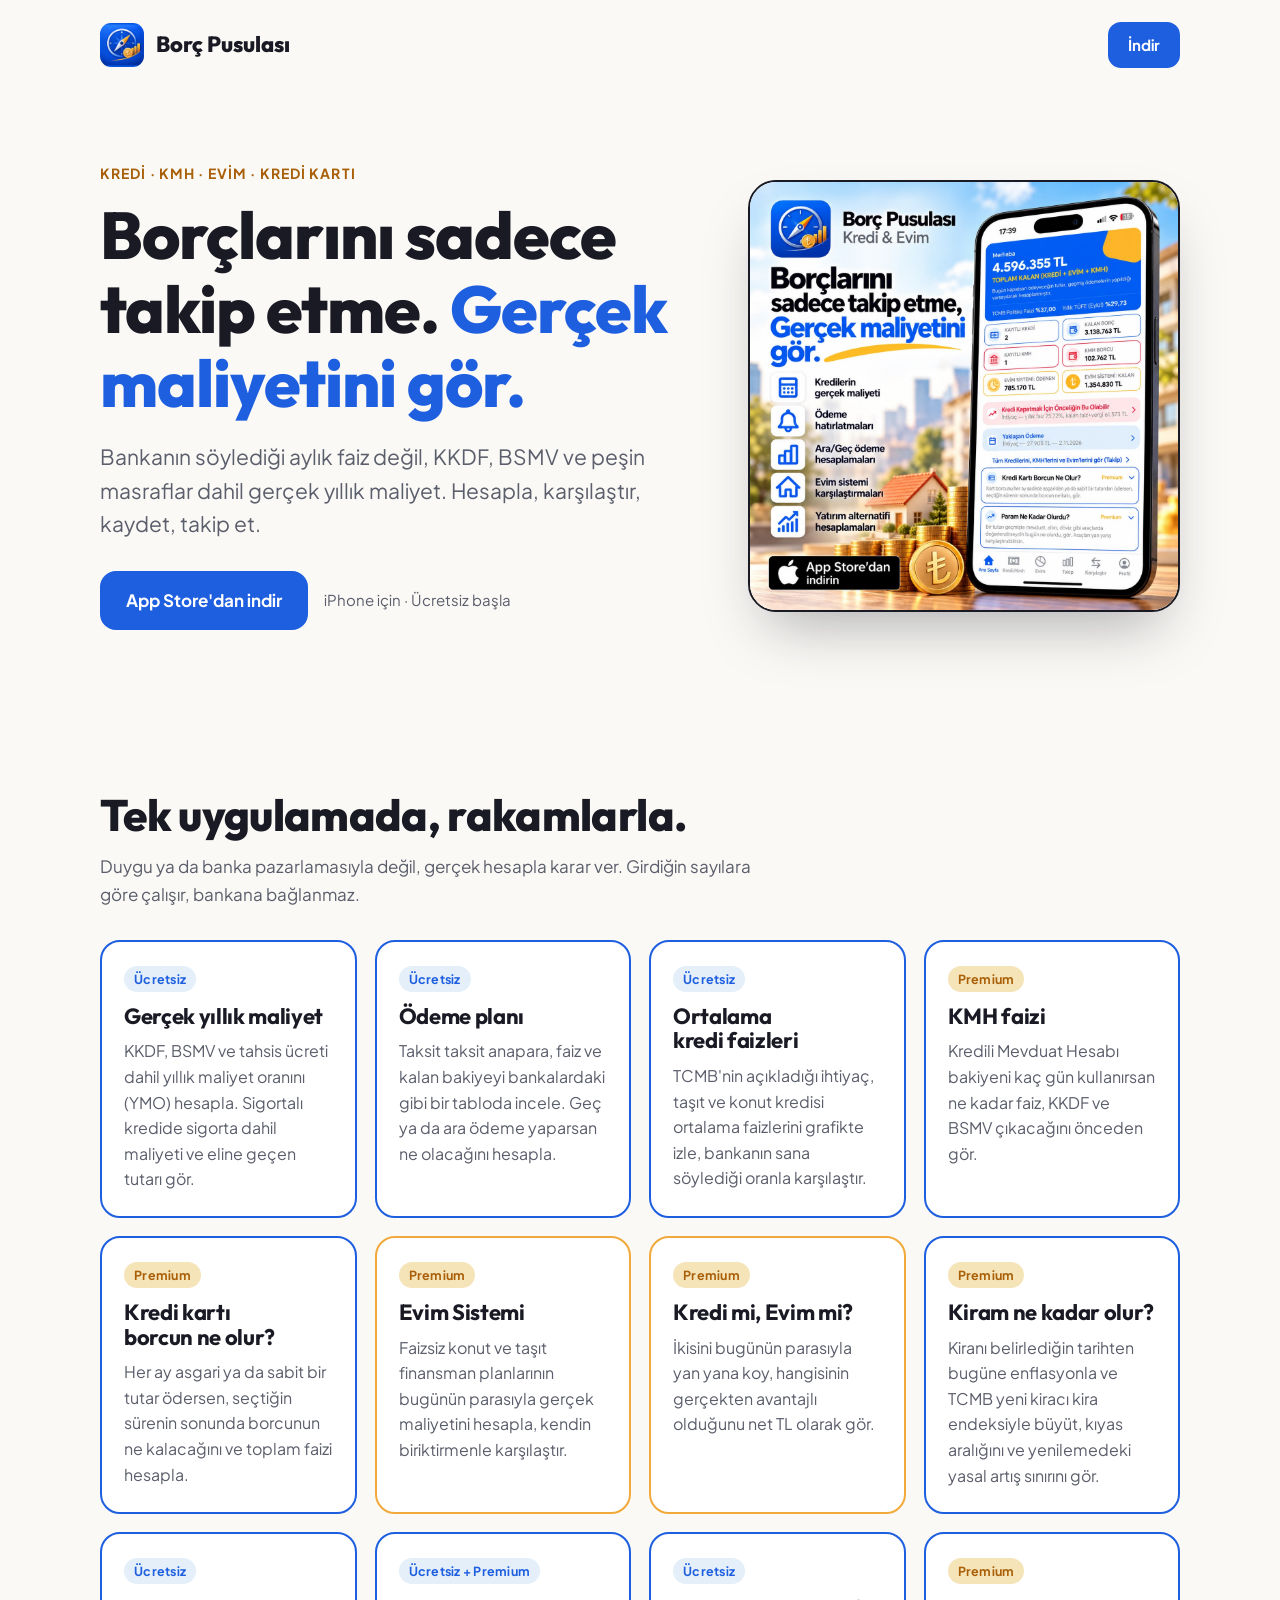
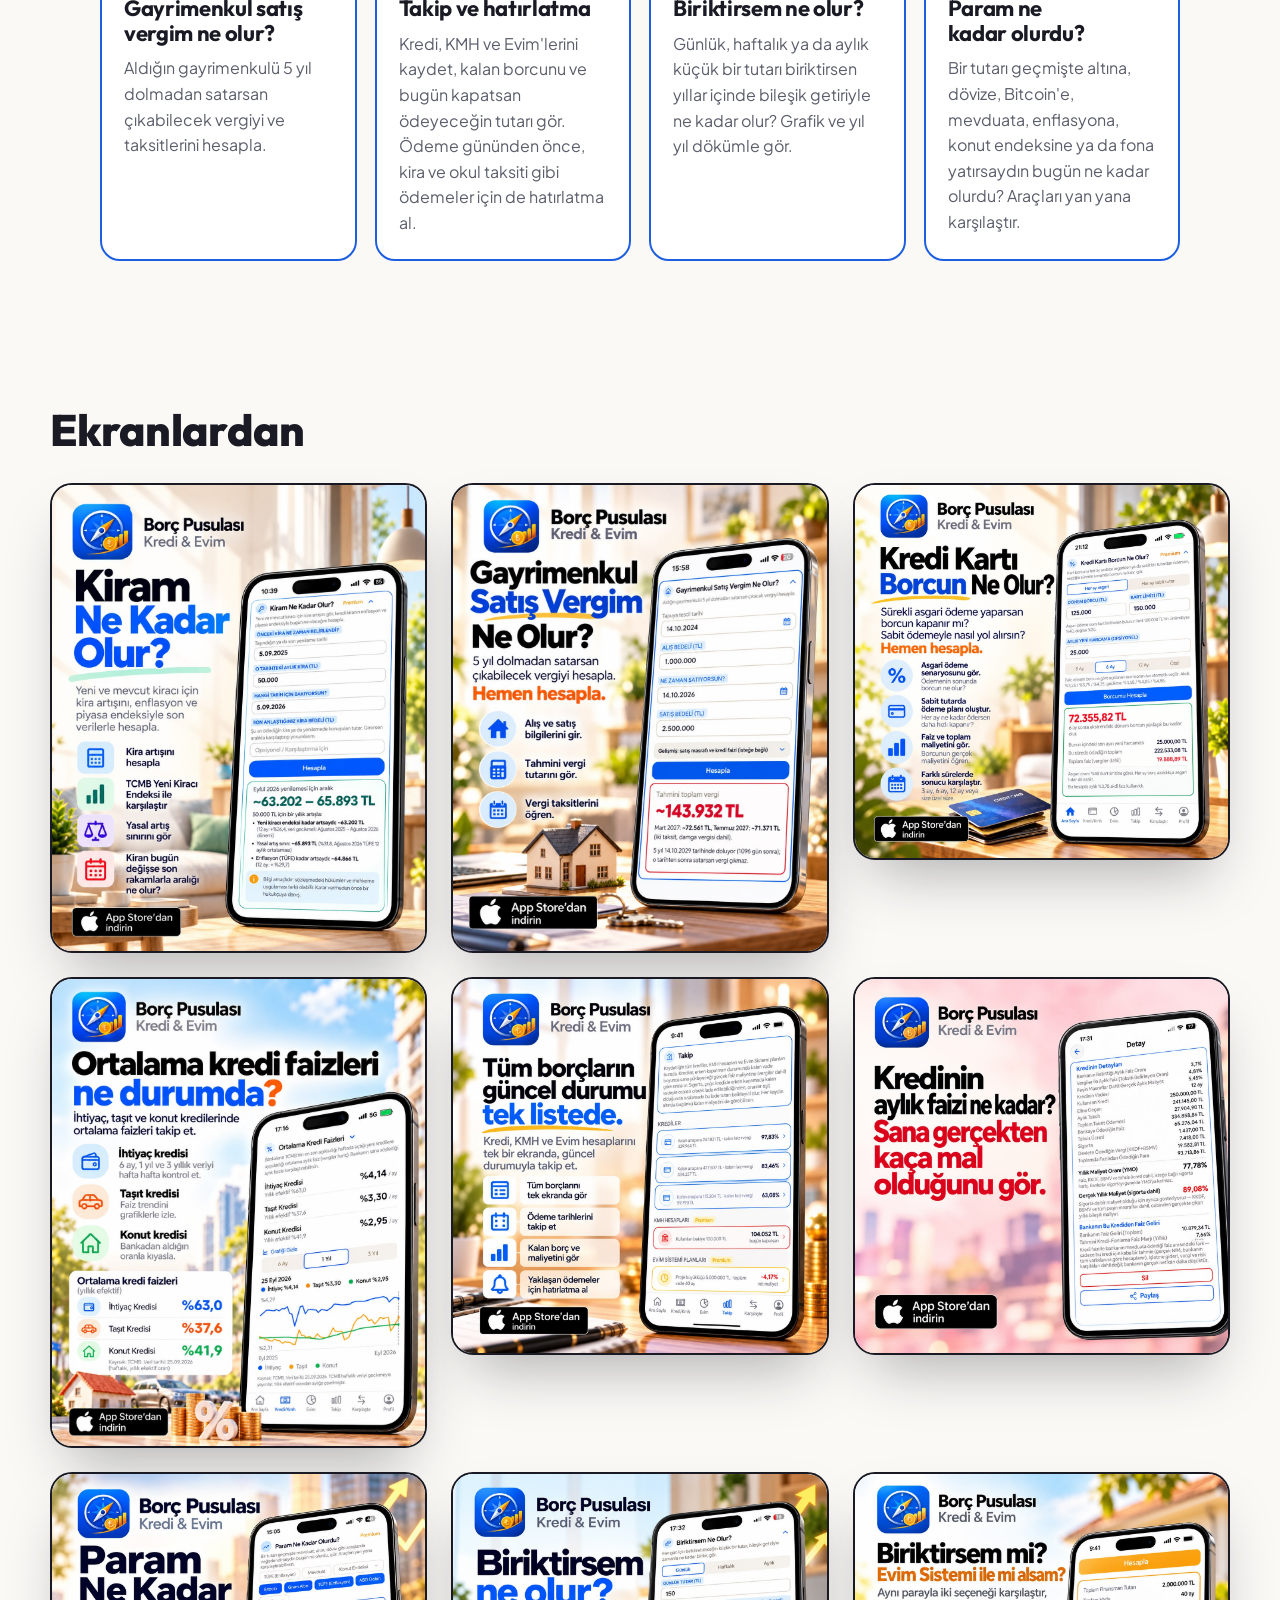
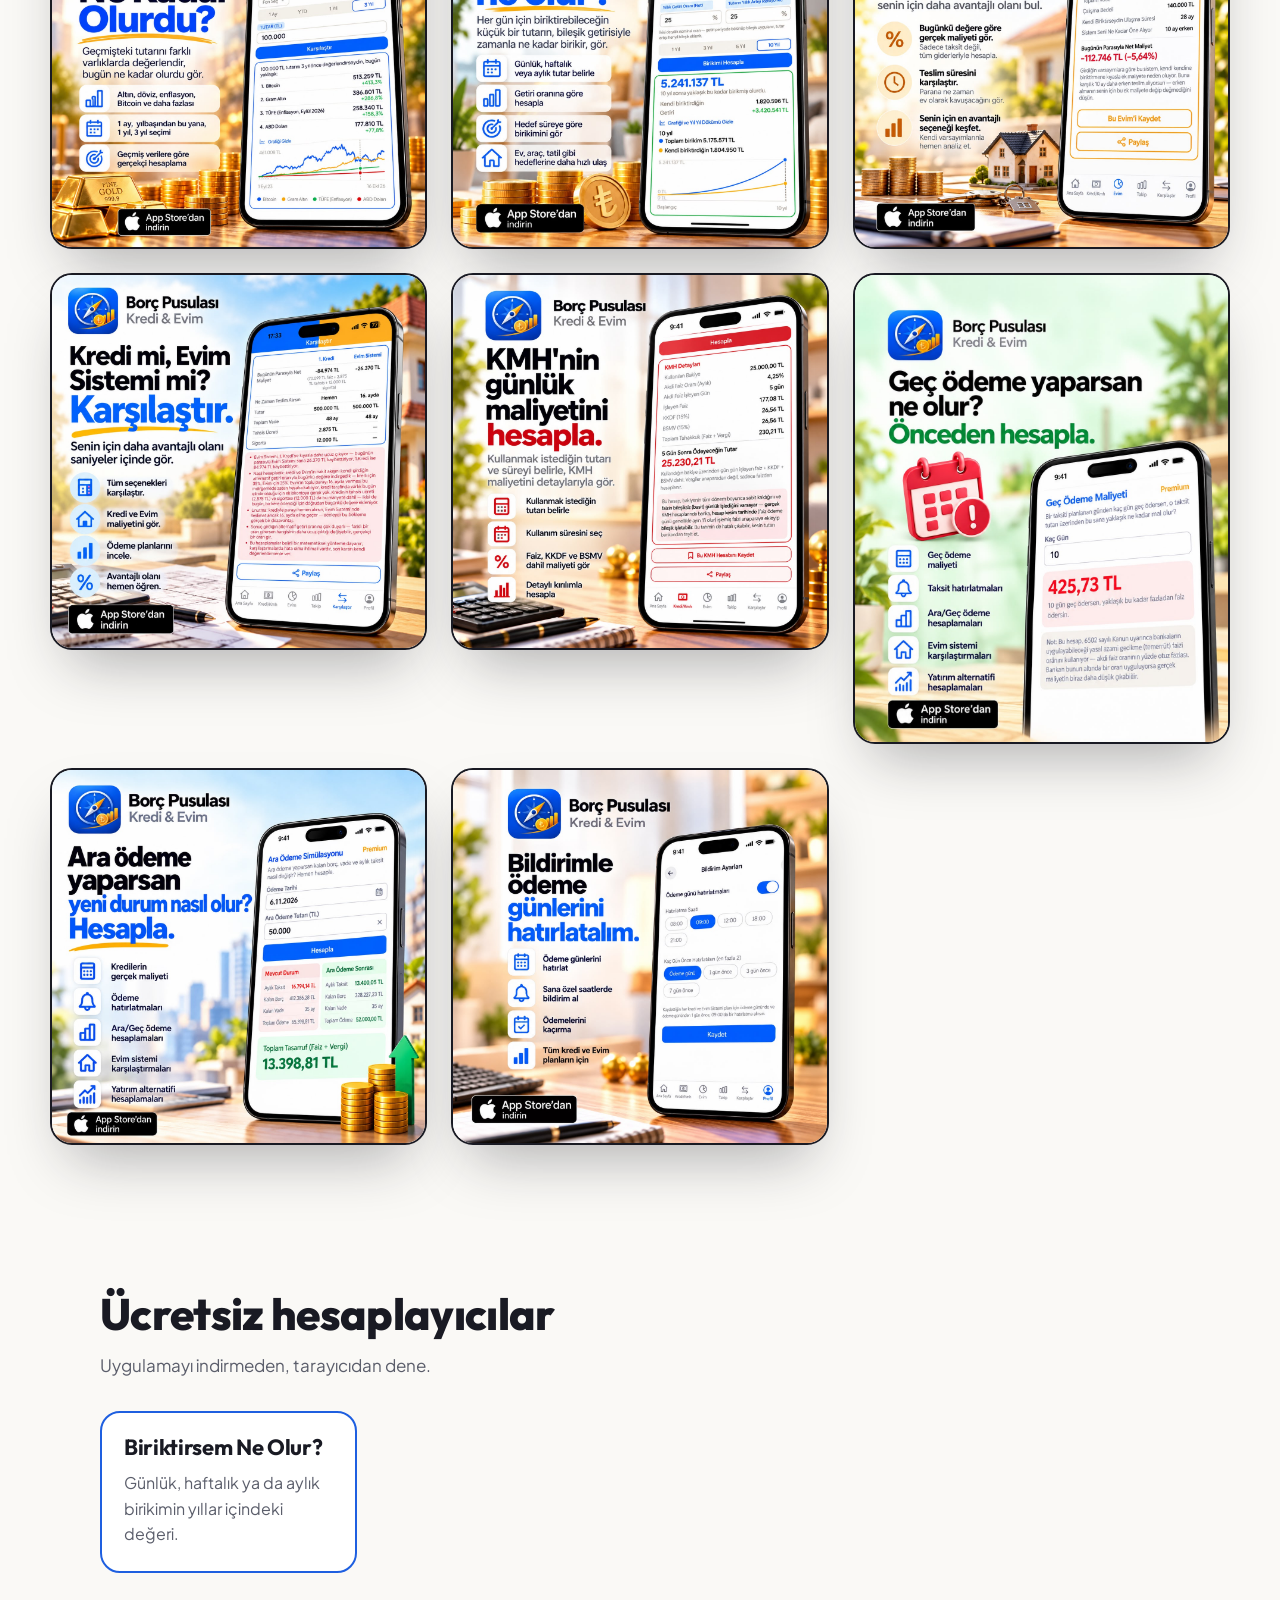
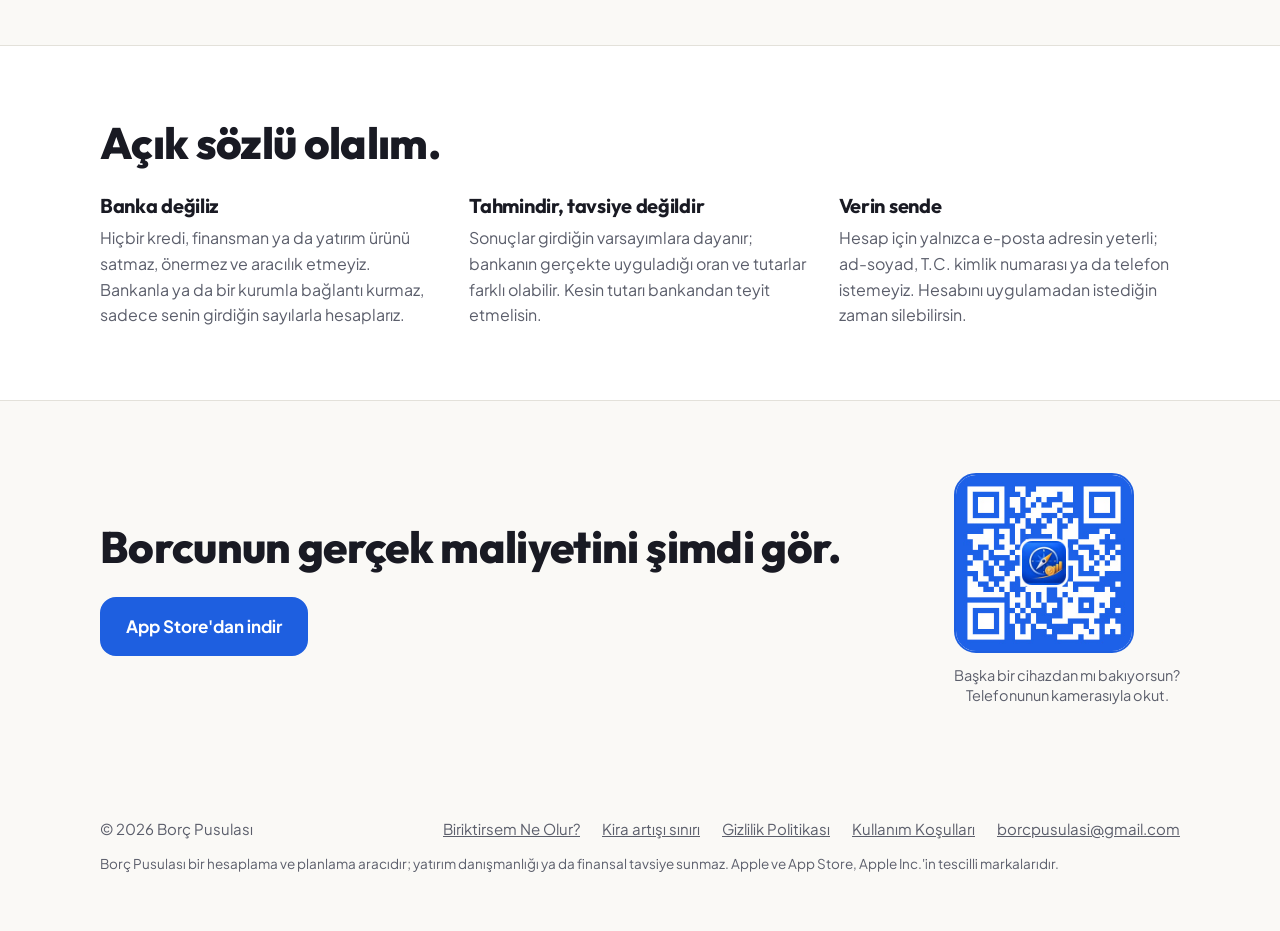
==== commit b8cfac64: "Show all 12 features in the home card grid (add average rates, property sale tax; split Biriktirsem " ====
--- a/index.html
+++ b/index.html
@@ -198,6 +198,11 @@
           <p>Taksit taksit anapara, faiz ve kalan bakiyeyi bankalardaki gibi bir tabloda incele. Geç ya da ara ödeme yaparsan ne olacağını hesapla.</p>
         </article>
         <article class="card">
+          <span class="chip free">Ücretsiz</span>
+          <h3>Ortalama kredi faizleri</h3>
+          <p>TCMB'nin açıkladığı ihtiyaç, taşıt ve konut kredisi ortalama faizlerini grafikte izle, bankanın sana söylediği oranla karşılaştır.</p>
+        </article>
+        <article class="card">
           <span class="chip premium">Premium</span>
           <h3>KMH faizi</h3>
           <p>Kredili Mevduat Hesabı bakiyeni kaç gün kullanırsan ne kadar faiz, KKDF ve BSMV çıkacağını önceden gör.</p>
@@ -221,6 +226,11 @@
           <span class="chip premium">Premium</span>
           <h3>Kiram ne kadar olur?</h3>
           <p>Kiranı belirlediğin tarihten bugüne enflasyonla ve TCMB yeni kiracı kira endeksiyle büyüt, kıyas aralığını ve yenilemedeki yasal artış sınırını gör.</p>
+        </article>
+        <article class="card">
+          <span class="chip free">Ücretsiz</span>
+          <h3>Gayrimenkul satış vergim ne olur?</h3>
+          <p>Aldığın gayrimenkulü 5 yıl dolmadan satarsan çıkabilecek vergiyi ve taksitlerini hesapla.</p>
         </article>
         <article class="card">
           <span class="chip free">Ücretsiz + Premium</span>
@@ -228,9 +238,14 @@
           <p>Kredi, KMH ve Evim'lerini kaydet, kalan borcunu ve bugün kapatsan ödeyeceğin tutarı gör. Ödeme gününden önce, kira ve okul taksiti gibi ödemeler için de hatırlatma al.</p>
         </article>
         <article class="card">
-          <span class="chip free">Ücretsiz + Premium</span>
-          <h3>Biriktirsem, Param ne kadar olurdu?</h3>
-          <p>Küçük bir tutarı biriktirsen yıllar içinde ne olur? Geçmişte altına, dövize ya da mevduata yatırsaydın bugün ne kadar olurdu?</p>
+          <span class="chip free">Ücretsiz</span>
+          <h3>Biriktirsem ne olur?</h3>
+          <p>Günlük, haftalık ya da aylık küçük bir tutarı biriktirsen yıllar içinde bileşik getiriyle ne kadar olur? Grafik ve yıl yıl dökümle gör.</p>
+        </article>
+        <article class="card">
+          <span class="chip premium">Premium</span>
+          <h3>Param ne kadar olurdu?</h3>
+          <p>Bir tutarı geçmişte altına, dövize, Bitcoin'e, mevduata, enflasyona, konut endeksine ya da fona yatırsaydın bugün ne kadar olurdu? Araçları yan yana karşılaştır.</p>
         </article>
       </div>
     </div>
